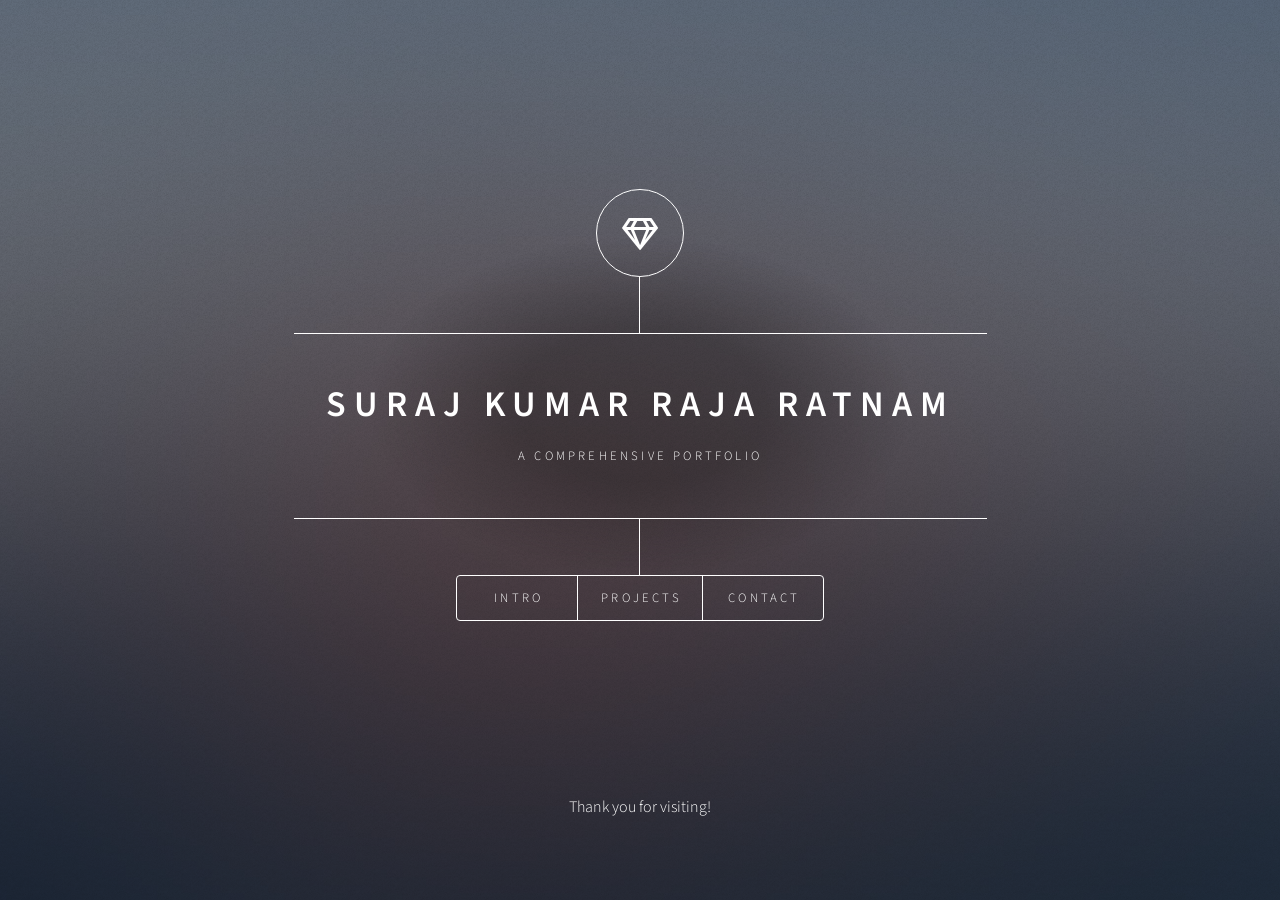
==== index.html @ 39e8b46b "Update index.html tab title changed" ====
<!DOCTYPE HTML>
<!--
	Dimension by HTML5 UP
	html5up.net | @ajlkn
	Free for personal and commercial use under the CCA 3.0 license (html5up.net/license)
-->
<html>
	<head>
		<title>Suraj Kumar</title>
		<meta charset="utf-8" />
		<meta name="viewport" content="width=device-width, initial-scale=1, user-scalable=no" />
		<link rel="stylesheet" href="assets/css/main.css" />
		<noscript><link rel="stylesheet" href="assets/css/noscript.css" /></noscript>
	</head>
	<body class="is-preload">

		<!-- Wrapper -->
			<div id="wrapper">

				<!-- Header -->
					<header id="header">
						<div class="logo">
							<span class="icon fa-gem"></span>
						</div>
						<div class="content">
							<div class="inner">
								<h1>Suraj Kumar Raja Ratnam</h1>
								<p>A COMPREHENSIVE PORTFOLIO</p>
							</div>
						</div>
						<nav>
							<ul>
								<li><a href="#Edu&Employ">Intro</a></li>
								<li><a href="#Projects">Projects</a></li>
								<li><a href="#contact">Contact</a></li>
								<!--<li><a href="#elements">Elements</a></li>-->
							</ul>
						</nav>
					</header>

				<!-- Main -->
					<div id="main">

						<!-- Intro -->
							<article id="intro">
								<h2 class="major">Intro</h2>
								<span class="image main"><img src="images/pic01.jpg" alt="" /></span>
								<p>Aenean ornare velit lacus, ac varius enim ullamcorper eu. Proin aliquam facilisis ante interdum congue. Integer mollis, nisl amet convallis, porttitor magna ullamcorper, amet egestas mauris. Ut magna finibus nisi nec lacinia. Nam maximus erat id euismod egestas. By the way, check out my <a href="#work">awesome work</a>.</p>
								<p>Lorem ipsum dolor sit amet, consectetur adipiscing elit. Duis dapibus rutrum facilisis. Class aptent taciti sociosqu ad litora torquent per conubia nostra, per inceptos himenaeos. Etiam tristique libero eu nibh porttitor fermentum. Nullam venenatis erat id vehicula viverra. Nunc ultrices eros ut ultricies condimentum. Mauris risus lacus, blandit sit amet venenatis non, bibendum vitae dolor. Nunc lorem mauris, fringilla in aliquam at, euismod in lectus. Pellentesque habitant morbi tristique senectus et netus et malesuada fames ac turpis egestas. In non lorem sit amet elit placerat maximus. Pellentesque aliquam maximus risus, vel sed vehicula.</p>
							</article>

						<!-- Work -->
							<article id="work">
								<h2 class="major">Work</h2>
								<span class="image main"><img src="images/pic02.jpg" alt="" /></span>
								<p>Adipiscing magna sed dolor elit. Praesent eleifend dignissim arcu, at eleifend sapien imperdiet ac. Aliquam erat volutpat. Praesent urna nisi, fringila lorem et vehicula lacinia quam. Integer sollicitudin mauris nec lorem luctus ultrices.</p>
								<p>Nullam et orci eu lorem consequat tincidunt vivamus et sagittis libero. Mauris aliquet magna magna sed nunc rhoncus pharetra. Pellentesque condimentum sem. In efficitur ligula tate urna. Maecenas laoreet massa vel lacinia pellentesque lorem ipsum dolor. Nullam et orci eu lorem consequat tincidunt. Vivamus et sagittis libero. Mauris aliquet magna magna sed nunc rhoncus amet feugiat tempus.</p>
							</article>

						<!-- About -->
							<article id="about">
								<h2 class="major">About</h2>
								<span class="image main"><img src="images/pic03.jpg" alt="" /></span>
								<p>Lorem ipsum dolor sit amet, consectetur et adipiscing elit. Praesent eleifend dignissim arcu, at eleifend sapien imperdiet ac. Aliquam erat volutpat. Praesent urna nisi, fringila lorem et vehicula lacinia quam. Integer sollicitudin mauris nec lorem luctus ultrices. Aliquam libero et malesuada fames ac ante ipsum primis in faucibus. Cras viverra ligula sit amet ex mollis mattis lorem ipsum dolor sit amet.</p>
							</article>

						<!-- Contact -->
							<article id="contact">
								<h2 class="major">Contact</h2>
								<form method="post" action="#">
									<div class="fields">
										<div class="field half">
											<label for="name">Name</label>
											<input type="text" name="name" id="name" />
										</div>
										<div class="field half">
											<label for="email">Email</label>
											<input type="text" name="email" id="email" />
										</div>
										<div class="field">
											<label for="message">Message</label>
											<textarea name="message" id="message" rows="4"></textarea>
										</div>
									</div>
									<ul class="actions">
										<li><input type="submit" value="Send Message" class="primary" /></li>
										<li><input type="reset" value="Reset" /></li>
									</ul>
								</form>
								<ul class="icons">
									<li><a href="#" class="icon brands fa-twitter"><span class="label">Twitter</span></a></li>
									<li><a href="#" class="icon brands fa-facebook-f"><span class="label">Facebook</span></a></li>
									<li><a href="#" class="icon brands fa-instagram"><span class="label">Instagram</span></a></li>
									<li><a href="#" class="icon brands fa-github"><span class="label">GitHub</span></a></li>
								</ul>
							</article>

						<!-- Elements -->
							<article id="elements">
								<h2 class="major">Elements</h2>

								<section>
									<h3 class="major">Text</h3>
									<p>This is <b>bold</b> and this is <strong>strong</strong>. This is <i>italic</i> and this is <em>emphasized</em>.
									This is <sup>superscript</sup> text and this is <sub>subscript</sub> text.
									This is <u>underlined</u> and this is code: <code>for (;;) { ... }</code>. Finally, <a href="#">this is a link</a>.</p>
									<hr />
									<h2>Heading Level 2</h2>
									<h3>Heading Level 3</h3>
									<h4>Heading Level 4</h4>
									<h5>Heading Level 5</h5>
									<h6>Heading Level 6</h6>
									<hr />
									<h4>Blockquote</h4>
									<blockquote>Fringilla nisl. Donec accumsan interdum nisi, quis tincidunt felis sagittis eget tempus euismod. Vestibulum ante ipsum primis in faucibus vestibulum. Blandit adipiscing eu felis iaculis volutpat ac adipiscing accumsan faucibus. Vestibulum ante ipsum primis in faucibus lorem ipsum dolor sit amet nullam adipiscing eu felis.</blockquote>
									<h4>Preformatted</h4>
									<pre><code>i = 0;

while (!deck.isInOrder()) {
    print 'Iteration ' + i;
    deck.shuffle();
    i++;
}

print 'It took ' + i + ' iterations to sort the deck.';</code></pre>
								</section>

								<section>
									<h3 class="major">Lists</h3>

									<h4>Unordered</h4>
									<ul>
										<li>Dolor pulvinar etiam.</li>
										<li>Sagittis adipiscing.</li>
										<li>Felis enim feugiat.</li>
									</ul>

									<h4>Alternate</h4>
									<ul class="alt">
										<li>Dolor pulvinar etiam.</li>
										<li>Sagittis adipiscing.</li>
										<li>Felis enim feugiat.</li>
									</ul>

									<h4>Ordered</h4>
									<ol>
										<li>Dolor pulvinar etiam.</li>
										<li>Etiam vel felis viverra.</li>
										<li>Felis enim feugiat.</li>
										<li>Dolor pulvinar etiam.</li>
										<li>Etiam vel felis lorem.</li>
										<li>Felis enim et feugiat.</li>
									</ol>
									<h4>Icons</h4>
									<ul class="icons">
										<li><a href="#" class="icon brands fa-twitter"><span class="label">Twitter</span></a></li>
										<li><a href="#" class="icon brands fa-facebook-f"><span class="label">Facebook</span></a></li>
										<li><a href="#" class="icon brands fa-instagram"><span class="label">Instagram</span></a></li>
										<li><a href="#" class="icon brands fa-github"><span class="label">Github</span></a></li>
									</ul>

									<h4>Actions</h4>
									<ul class="actions">
										<li><a href="#" class="button primary">Default</a></li>
										<li><a href="#" class="button">Default</a></li>
									</ul>
									<ul class="actions stacked">
										<li><a href="#" class="button primary">Default</a></li>
										<li><a href="#" class="button">Default</a></li>
									</ul>
								</section>

								<section>
									<h3 class="major">Table</h3>
									<h4>Default</h4>
									<div class="table-wrapper">
										<table>
											<thead>
												<tr>
													<th>Name</th>
													<th>Description</th>
													<th>Price</th>
												</tr>
											</thead>
											<tbody>
												<tr>
													<td>Item One</td>
													<td>Ante turpis integer aliquet porttitor.</td>
													<td>29.99</td>
												</tr>
												<tr>
													<td>Item Two</td>
													<td>Vis ac commodo adipiscing arcu aliquet.</td>
													<td>19.99</td>
												</tr>
												<tr>
													<td>Item Three</td>
													<td> Morbi faucibus arcu accumsan lorem.</td>
													<td>29.99</td>
												</tr>
												<tr>
													<td>Item Four</td>
													<td>Vitae integer tempus condimentum.</td>
													<td>19.99</td>
												</tr>
												<tr>
													<td>Item Five</td>
													<td>Ante turpis integer aliquet porttitor.</td>
													<td>29.99</td>
												</tr>
											</tbody>
											<tfoot>
												<tr>
													<td colspan="2"></td>
													<td>100.00</td>
												</tr>
											</tfoot>
										</table>
									</div>

									<h4>Alternate</h4>
									<div class="table-wrapper">
										<table class="alt">
											<thead>
												<tr>
													<th>Name</th>
													<th>Description</th>
													<th>Price</th>
												</tr>
											</thead>
											<tbody>
												<tr>
													<td>Item One</td>
													<td>Ante turpis integer aliquet porttitor.</td>
													<td>29.99</td>
												</tr>
												<tr>
													<td>Item Two</td>
													<td>Vis ac commodo adipiscing arcu aliquet.</td>
													<td>19.99</td>
												</tr>
												<tr>
													<td>Item Three</td>
													<td> Morbi faucibus arcu accumsan lorem.</td>
													<td>29.99</td>
												</tr>
												<tr>
													<td>Item Four</td>
													<td>Vitae integer tempus condimentum.</td>
													<td>19.99</td>
												</tr>
												<tr>
													<td>Item Five</td>
													<td>Ante turpis integer aliquet porttitor.</td>
													<td>29.99</td>
												</tr>
											</tbody>
											<tfoot>
												<tr>
													<td colspan="2"></td>
													<td>100.00</td>
												</tr>
											</tfoot>
										</table>
									</div>
								</section>

								<section>
									<h3 class="major">Buttons</h3>
									<ul class="actions">
										<li><a href="#" class="button primary">Primary</a></li>
										<li><a href="#" class="button">Default</a></li>
									</ul>
									<ul class="actions">
										<li><a href="#" class="button">Default</a></li>
										<li><a href="#" class="button small">Small</a></li>
									</ul>
									<ul class="actions">
										<li><a href="#" class="button primary icon solid fa-download">Icon</a></li>
										<li><a href="#" class="button icon solid fa-download">Icon</a></li>
									</ul>
									<ul class="actions">
										<li><span class="button primary disabled">Disabled</span></li>
										<li><span class="button disabled">Disabled</span></li>
									</ul>
								</section>

								<section>
									<h3 class="major">Form</h3>
									<form method="post" action="#">
										<div class="fields">
											<div class="field half">
												<label for="demo-name">Name</label>
												<input type="text" name="demo-name" id="demo-name" value="" placeholder="Jane Doe" />
											</div>
											<div class="field half">
												<label for="demo-email">Email</label>
												<input type="email" name="demo-email" id="demo-email" value="" placeholder="jane@untitled.tld" />
											</div>
											<div class="field">
												<label for="demo-category">Category</label>
												<select name="demo-category" id="demo-category">
													<option value="">-</option>
													<option value="1">Manufacturing</option>
													<option value="1">Shipping</option>
													<option value="1">Administration</option>
													<option value="1">Human Resources</option>
												</select>
											</div>
											<div class="field half">
												<input type="radio" id="demo-priority-low" name="demo-priority" checked>
												<label for="demo-priority-low">Low</label>
											</div>
											<div class="field half">
												<input type="radio" id="demo-priority-high" name="demo-priority">
												<label for="demo-priority-high">High</label>
											</div>
											<div class="field half">
												<input type="checkbox" id="demo-copy" name="demo-copy">
												<label for="demo-copy">Email me a copy</label>
											</div>
											<div class="field half">
												<input type="checkbox" id="demo-human" name="demo-human" checked>
												<label for="demo-human">Not a robot</label>
											</div>
											<div class="field">
												<label for="demo-message">Message</label>
												<textarea name="demo-message" id="demo-message" placeholder="Enter your message" rows="6"></textarea>
											</div>
										</div>
										<ul class="actions">
											<li><input type="submit" value="Send Message" class="primary" /></li>
											<li><input type="reset" value="Reset" /></li>
										</ul>
									</form>
								</section>

							</article>

					</div>

				<!-- Footer -->
					<footer id="footer">
						<p> Thank you for visiting!</p>
					</footer>

			</div>

		<!-- BG -->
			<div id="bg"></div>

		<!-- Scripts -->
			<script src="assets/js/jquery.min.js"></script>
			<script src="assets/js/browser.min.js"></script>
			<script src="assets/js/breakpoints.min.js"></script>
			<script src="assets/js/util.js"></script>
			<script src="assets/js/main.js"></script>

	</body>
</html>
---- assets/css/main.css ----
@import url(fontawesome-all.min.css);
@import url("https://fonts.googleapis.com/css?family=Source+Sans+Pro:300italic,600italic,300,600");

/*
	Dimension by HTML5 UP
	html5up.net | @ajlkn
	Free for personal and commercial use under the CCA 3.0 license (html5up.net/license)
*/

html, body, div, span, applet, object,
iframe, h1, h2, h3, h4, h5, h6, p, blockquote,
pre, a, abbr, acronym, address, big, cite,
code, del, dfn, em, img, ins, kbd, q, s, samp,
small, strike, strong, sub, sup, tt, var, b,
u, i, center, dl, dt, dd, ol, ul, li, fieldset,
form, label, legend, table, caption, tbody,
tfoot, thead, tr, th, td, article, aside,
canvas, details, embed, figure, figcaption,
footer, header, hgroup, menu, nav, output, ruby,
section, summary, time, mark, audio, video {
	margin: 0;
	padding: 0;
	border: 0;
	font-size: 100%;
	font: inherit;
	vertical-align: baseline;}

article, aside, details, figcaption, figure,
footer, header, hgroup, menu, nav, section {
	display: block;}

body {
	line-height: 1;
}

ol, ul {
	list-style: none;
}

blockquote, q {
	quotes: none;
}

	blockquote:before, blockquote:after, q:before, q:after {
		content: '';
		content: none;
	}

table {
	border-collapse: collapse;
	border-spacing: 0;
}

body {
	-webkit-text-size-adjust: none;
}

mark {
	background-color: transparent;
	color: inherit;
}

input::-moz-focus-inner {
	border: 0;
	padding: 0;
}

input, select, textarea {
	-moz-appearance: none;
	-webkit-appearance: none;
	-ms-appearance: none;
	appearance: none;
}

/* Basic */

	@-ms-viewport {
		width: device-width;
	}

	@media screen and (max-width: 480px) {

		html, body {
			min-width: 320px;
		}

	}

	html {
		box-sizing: border-box;
	}

	*, *:before, *:after {
		box-sizing: inherit;
	}

	body {
		background: #1b1f22;
	}

		body.is-preload *, body.is-preload *:before, body.is-preload *:after {
			-moz-animation: none !important;
			-webkit-animation: none !important;
			-ms-animation: none !important;
			animation: none !important;
			-moz-transition: none !important;
			-webkit-transition: none !important;
			-ms-transition: none !important;
			transition: none !important;
		}

/* Type */

	html {
		font-size: 16pt;
	}

		@media screen and (max-width: 1680px) {

			html {
				font-size: 12pt;
			}

		}

		@media screen and (max-width: 736px) {

			html {
				font-size: 11pt;
			}

		}

		@media screen and (max-width: 360px) {

			html {
				font-size: 10pt;
			}

		}

	body, input, select, textarea {
		color: #ffffff;
		font-family: "Source Sans Pro", sans-serif;
		font-weight: 300;
		font-size: 1rem;
		line-height: 1.65;
	}

	a {
		-moz-transition: color 0.2s ease-in-out, background-color 0.2s ease-in-out, border-bottom-color 0.2s ease-in-out;
		-webkit-transition: color 0.2s ease-in-out, background-color 0.2s ease-in-out, border-bottom-color 0.2s ease-in-out;
		-ms-transition: color 0.2s ease-in-out, background-color 0.2s ease-in-out, border-bottom-color 0.2s ease-in-out;
		transition: color 0.2s ease-in-out, background-color 0.2s ease-in-out, border-bottom-color 0.2s ease-in-out;
		border-bottom: dotted 1px rgba(255, 255, 255, 0.5);
		text-decoration: none;
		color: inherit;
	}

		a:hover {
			border-bottom-color: transparent;
		}

	strong, b {
		color: #ffffff;
		font-weight: 600;
	}

	em, i {
		font-style: italic;
	}

	p {
		margin: 0 0 2rem 0;
	}

	h1, h2, h3, h4, h5, h6 {
		color: #ffffff;
		font-weight: 600;
		line-height: 1.5;
		margin: 0 0 1rem 0;
		text-transform: uppercase;
		letter-spacing: 0.2rem;
	}

		h1 a, h2 a, h3 a, h4 a, h5 a, h6 a {
			color: inherit;
			text-decoration: none;
		}

		h1.major, h2.major, h3.major, h4.major, h5.major, h6.major {
			border-bottom: solid 1px #ffffff;
			width: -moz-max-content;
			width: -webkit-max-content;
			width: -ms-max-content;
			width: max-content;
			padding-bottom: 0.5rem;
			margin: 0 0 2rem 0;
		}

	h1 {
		font-size: 2.25rem;
		line-height: 1.3;
		letter-spacing: 0.5rem;
	}

	h2 {
		font-size: 1.5rem;
		line-height: 1.4;
		letter-spacing: 0.5rem;
	}

	h3 {
		font-size: 1rem;
	}

	h4 {
		font-size: 0.8rem;
	}

	h5 {
		font-size: 0.7rem;
	}

	h6 {
		font-size: 0.6rem;
	}

	@media screen and (max-width: 736px) {

		h1 {
			font-size: 1.75rem;
			line-height: 1.4;
		}

		h2 {
			font-size: 1.25em;
			line-height: 1.5;
		}

	}

	sub {
		font-size: 0.8rem;
		position: relative;
		top: 0.5rem;
	}

	sup {
		font-size: 0.8rem;
		position: relative;
		top: -0.5rem;
	}

	blockquote {
		border-left: solid 4px #ffffff;
		font-style: italic;
		margin: 0 0 2rem 0;
		padding: 0.5rem 0 0.5rem 2rem;
	}

	code {
		background: rgba(255, 255, 255, 0.075);
		border-radius: 4px;
		font-family: "Courier New", monospace;
		font-size: 0.9rem;
		margin: 0 0.25rem;
		padding: 0.25rem 0.65rem;
	}

	pre {
		-webkit-overflow-scrolling: touch;
		font-family: "Courier New", monospace;
		font-size: 0.9rem;
		margin: 0 0 2rem 0;
	}

		pre code {
			display: block;
			line-height: 1.75;
			padding: 1rem 1.5rem;
			overflow-x: auto;
		}

	hr {
		border: 0;
		border-bottom: solid 1px #ffffff;
		margin: 2.75rem 0;
	}

	.align-left {
		text-align: left;
	}

	.align-center {
		text-align: center;
	}

	.align-right {
		text-align: right;
	}

/* Form */

	form {
		margin: 0 0 2rem 0;
	}

		form > :last-child {
			margin-bottom: 0;
		}

		form > .fields {
			display: -moz-flex;
			display: -webkit-flex;
			display: -ms-flex;
			display: flex;
			-moz-flex-wrap: wrap;
			-webkit-flex-wrap: wrap;
			-ms-flex-wrap: wrap;
			flex-wrap: wrap;
			width: calc(100% + 3rem);
			margin: -1.5rem 0 2rem -1.5rem;
		}

			form > .fields > .field {
				-moz-flex-grow: 0;
				-webkit-flex-grow: 0;
				-ms-flex-grow: 0;
				flex-grow: 0;
				-moz-flex-shrink: 0;
				-webkit-flex-shrink: 0;
				-ms-flex-shrink: 0;
				flex-shrink: 0;
				padding: 1.5rem 0 0 1.5rem;
				width: calc(100% - 1.5rem);
			}

				form > .fields > .field.half {
					width: calc(50% - 0.75rem);
				}

				form > .fields > .field.third {
					width: calc(100%/3 - 0.5rem);
				}

				form > .fields > .field.quarter {
					width: calc(25% - 0.375rem);
				}

		@media screen and (max-width: 480px) {

			form > .fields {
				width: calc(100% + 3rem);
				margin: -1.5rem 0 2rem -1.5rem;
			}

				form > .fields > .field {
					padding: 1.5rem 0 0 1.5rem;
					width: calc(100% - 1.5rem);
				}

					form > .fields > .field.half {
						width: calc(100% - 1.5rem);
					}

					form > .fields > .field.third {
						width: calc(100% - 1.5rem);
					}

					form > .fields > .field.quarter {
						width: calc(100% - 1.5rem);
					}

		}

	label {
		color: #ffffff;
		display: block;
		font-size: 0.8rem;
		font-weight: 300;
		letter-spacing: 0.2rem;
		line-height: 1.5;
		margin: 0 0 1rem 0;
		text-transform: uppercase;
	}

	input[type="text"],
	input[type="password"],
	input[type="email"],
	input[type="tel"],
	select,
	textarea {
		-moz-appearance: none;
		-webkit-appearance: none;
		-ms-appearance: none;
		appearance: none;
		-moz-transition: border-color 0.2s ease-in-out, box-shadow 0.2s ease-in-out, background-color 0.2s ease-in-out;
		-webkit-transition: border-color 0.2s ease-in-out, box-shadow 0.2s ease-in-out, background-color 0.2s ease-in-out;
		-ms-transition: border-color 0.2s ease-in-out, box-shadow 0.2s ease-in-out, background-color 0.2s ease-in-out;
		transition: border-color 0.2s ease-in-out, box-shadow 0.2s ease-in-out, background-color 0.2s ease-in-out;
		background-color: transparent;
		border-radius: 4px;
		border: solid 1px #ffffff;
		color: inherit;
		display: block;
		outline: 0;
		padding: 0 1rem;
		text-decoration: none;
		width: 100%;
	}

		input[type="text"]:invalid,
		input[type="password"]:invalid,
		input[type="email"]:invalid,
		input[type="tel"]:invalid,
		select:invalid,
		textarea:invalid {
			box-shadow: none;
		}

		input[type="text"]:focus,
		input[type="password"]:focus,
		input[type="email"]:focus,
		input[type="tel"]:focus,
		select:focus,
		textarea:focus {
			background: rgba(255, 255, 255, 0.075);
			border-color: #ffffff;
			box-shadow: 0 0 0 1px #ffffff;
		}

	select {
		background-image: url("data:image/svg+xml;charset=utf8,%3Csvg xmlns='http://www.w3.org/2000/svg' width='40' height='40' preserveAspectRatio='none' viewBox='0 0 40 40'%3E%3Cpath d='M9.4,12.3l10.4,10.4l10.4-10.4c0.2-0.2,0.5-0.4,0.9-0.4c0.3,0,0.6,0.1,0.9,0.4l3.3,3.3c0.2,0.2,0.4,0.5,0.4,0.9 c0,0.4-0.1,0.6-0.4,0.9L20.7,31.9c-0.2,0.2-0.5,0.4-0.9,0.4c-0.3,0-0.6-0.1-0.9-0.4L4.3,17.3c-0.2-0.2-0.4-0.5-0.4-0.9 c0-0.4,0.1-0.6,0.4-0.9l3.3-3.3c0.2-0.2,0.5-0.4,0.9-0.4S9.1,12.1,9.4,12.3z' fill='%23ffffff' /%3E%3C/svg%3E");
		background-size: 1.25rem;
		background-repeat: no-repeat;
		background-position: calc(100% - 1rem) center;
		height: 2.75rem;
		padding-right: 2.75rem;
		text-overflow: ellipsis;
	}

		select option {
			color: #ffffff;
			background: #1b1f22;
		}

		select:focus::-ms-value {
			background-color: transparent;
		}

		select::-ms-expand {
			display: none;
		}

	input[type="text"],
	input[type="password"],
	input[type="email"],
	select {
		height: 2.75rem;
	}

	textarea {
		padding: 0.75rem 1rem;
	}

	input[type="checkbox"],
	input[type="radio"] {
		-moz-appearance: none;
		-webkit-appearance: none;
		-ms-appearance: none;
		appearance: none;
		display: block;
		float: left;
		margin-right: -2rem;
		opacity: 0;
		width: 1rem;
		z-index: -1;
	}

		input[type="checkbox"] + label,
		input[type="radio"] + label {
			text-decoration: none;
			-moz-user-select: none;
			-webkit-user-select: none;
			-ms-user-select: none;
			user-select: none;
			color: #ffffff;
			cursor: pointer;
			display: inline-block;
			font-size: 0.8rem;
			font-weight: 300;
			margin: 0 0 0.5rem 0;
			padding-left: 2.65rem;
			padding-right: 0.75rem;
			position: relative;
		}

			input[type="checkbox"] + label:before,
			input[type="radio"] + label:before {
				-moz-osx-font-smoothing: grayscale;
				-webkit-font-smoothing: antialiased;
				display: inline-block;
				font-style: normal;
				font-variant: normal;
				text-rendering: auto;
				line-height: 1;
				text-transform: none !important;
				font-family: 'Font Awesome 5 Free';
				font-weight: 900;
			}

			input[type="checkbox"] + label:before,
			input[type="radio"] + label:before {
				-moz-transition: border-color 0.2s ease-in-out, box-shadow 0.2s ease-in-out, background-color 0.2s ease-in-out;
				-webkit-transition: border-color 0.2s ease-in-out, box-shadow 0.2s ease-in-out, background-color 0.2s ease-in-out;
				-ms-transition: border-color 0.2s ease-in-out, box-shadow 0.2s ease-in-out, background-color 0.2s ease-in-out;
				transition: border-color 0.2s ease-in-out, box-shadow 0.2s ease-in-out, background-color 0.2s ease-in-out;
				border-radius: 4px;
				border: solid 1px #ffffff;
				content: '';
				display: inline-block;
				height: 1.65rem;
				left: 0;
				line-height: 1.65rem;
				position: absolute;
				text-align: center;
				top: -0.15rem;
				width: 1.65rem;
			}

		input[type="checkbox"]:checked + label:before,
		input[type="radio"]:checked + label:before {
			background: #ffffff !important;
			border-color: #ffffff !important;
			color: #1b1f22;
			content: '\f00c';
		}

		input[type="checkbox"]:focus + label:before,
		input[type="radio"]:focus + label:before {
			background: rgba(255, 255, 255, 0.075);
			border-color: #ffffff;
			box-shadow: 0 0 0 1px #ffffff;
		}

	input[type="checkbox"] + label:before {
		border-radius: 4px;
	}

	input[type="radio"] + label:before {
		border-radius: 100%;
	}

	::-webkit-input-placeholder {
		color: rgba(255, 255, 255, 0.5) !important;
		opacity: 1.0;
	}

	:-moz-placeholder {
		color: rgba(255, 255, 255, 0.5) !important;
		opacity: 1.0;
	}

	::-moz-placeholder {
		color: rgba(255, 255, 255, 0.5) !important;
		opacity: 1.0;
	}

	:-ms-input-placeholder {
		color: rgba(255, 255, 255, 0.5) !important;
		opacity: 1.0;
	}

	.formerize-placeholder {
		color: rgba(255, 255, 255, 0.5) !important;
		opacity: 1.0;
	}

/* Box */

	.box {
		border-radius: 4px;
		border: solid 1px #ffffff;
		margin-bottom: 2rem;
		padding: 1.5em;
	}

		.box > :last-child,
		.box > :last-child > :last-child,
		.box > :last-child > :last-child > :last-child {
			margin-bottom: 0;
		}

		.box.alt {
			border: 0;
			border-radius: 0;
			padding: 0;
		}

/* Icon */

	.icon {
		text-decoration: none;
		border-bottom: none;
		position: relative;
	}

		.icon:before {
			-moz-osx-font-smoothing: grayscale;
			-webkit-font-smoothing: antialiased;
			display: inline-block;
			font-style: normal;
			font-variant: normal;
			text-rendering: auto;
			line-height: 1;
			text-transform: none !important;
			font-family: 'Font Awesome 5 Free';
			font-weight: 400;
		}

		.icon > .label {
			display: none;
		}

		.icon:before {
			line-height: inherit;
		}

		.icon.solid:before {
			font-weight: 900;
		}

		.icon.brands:before {
			font-family: 'Font Awesome 5 Brands';
		}

/* Image */

	.image {
		border-radius: 4px;
		border: 0;
		display: inline-block;
		position: relative;
	}

		.image:before {
			pointer-events: none;
			background-image: url("../../images/overlay.png");
			background-color: rgba(19, 21, 25, 0.5);
			border-radius: 4px;
			content: '';
			display: block;
			height: 100%;
			left: 0;
			opacity: 0.5;
			position: absolute;
			top: 0;
			width: 100%;
		}

		.image img {
			border-radius: 4px;
			display: block;
		}

		.image.left, .image.right {
			max-width: 40%;
		}

			.image.left img, .image.right img {
				width: 100%;
			}

		.image.left {
			float: left;
			padding: 0 1.5em 1em 0;
			top: 0.25em;
		}

		.image.right {
			float: right;
			padding: 0 0 1em 1.5em;
			top: 0.25em;
		}

		.image.fit {
			display: block;
			margin: 0 0 2rem 0;
			width: 100%;
		}

			.image.fit img {
				width: 100%;
			}

		.image.main {
			display: block;
			margin: 2.5rem 0;
			width: 100%;
		}

			.image.main img {
				width: 100%;
			}

		@media screen and (max-width: 736px) {

			.image.main {
				margin: 2rem 0;
			}

		}

		@media screen and (max-width: 480px) {

			.image.main {
				margin: 1.5rem 0;
			}

		}

/* List */

	ol {
		list-style: decimal;
		margin: 0 0 2rem 0;
		padding-left: 1.25em;
	}

		ol li {
			padding-left: 0.25em;
		}

	ul {
		list-style: disc;
		margin: 0 0 2rem 0;
		padding-left: 1em;
	}

		ul li {
			padding-left: 0.5em;
		}

		ul.alt {
			list-style: none;
			padding-left: 0;
		}

			ul.alt li {
				border-top: solid 1px #ffffff;
				padding: 0.5em 0;
			}

				ul.alt li:first-child {
					border-top: 0;
					padding-top: 0;
				}

	dl {
		margin: 0 0 2rem 0;
	}

		dl dt {
			display: block;
			font-weight: 600;
			margin: 0 0 1rem 0;
		}

		dl dd {
			margin-left: 2rem;
		}

/* Actions */

	ul.actions {
		display: -moz-flex;
		display: -webkit-flex;
		display: -ms-flex;
		display: flex;
		cursor: default;
		list-style: none;
		margin-left: -1rem;
		padding-left: 0;
	}

		ul.actions li {
			padding: 0 0 0 1rem;
			vertical-align: middle;
		}

		ul.actions.special {
			-moz-justify-content: center;
			-webkit-justify-content: center;
			-ms-justify-content: center;
			justify-content: center;
			width: 100%;
			margin-left: 0;
		}

			ul.actions.special li:first-child {
				padding-left: 0;
			}

		ul.actions.stacked {
			-moz-flex-direction: column;
			-webkit-flex-direction: column;
			-ms-flex-direction: column;
			flex-direction: column;
			margin-left: 0;
		}

			ul.actions.stacked li {
				padding: 1.3rem 0 0 0;
			}

				ul.actions.stacked li:first-child {
					padding-top: 0;
				}

		ul.actions.fit {
			width: calc(100% + 1rem);
		}

			ul.actions.fit li {
				-moz-flex-grow: 1;
				-webkit-flex-grow: 1;
				-ms-flex-grow: 1;
				flex-grow: 1;
				-moz-flex-shrink: 1;
				-webkit-flex-shrink: 1;
				-ms-flex-shrink: 1;
				flex-shrink: 1;
				width: 100%;
			}

				ul.actions.fit li > * {
					width: 100%;
				}

			ul.actions.fit.stacked {
				width: 100%;
			}

		@media screen and (max-width: 480px) {

			ul.actions:not(.fixed) {
				-moz-flex-direction: column;
				-webkit-flex-direction: column;
				-ms-flex-direction: column;
				flex-direction: column;
				margin-left: 0;
				width: 100% !important;
			}

				ul.actions:not(.fixed) li {
					-moz-flex-grow: 1;
					-webkit-flex-grow: 1;
					-ms-flex-grow: 1;
					flex-grow: 1;
					-moz-flex-shrink: 1;
					-webkit-flex-shrink: 1;
					-ms-flex-shrink: 1;
					flex-shrink: 1;
					padding: 1rem 0 0 0;
					text-align: center;
					width: 100%;
				}

					ul.actions:not(.fixed) li > * {
						width: 100%;
					}

					ul.actions:not(.fixed) li:first-child {
						padding-top: 0;
					}

					ul.actions:not(.fixed) li input[type="submit"],
					ul.actions:not(.fixed) li input[type="reset"],
					ul.actions:not(.fixed) li input[type="button"],
					ul.actions:not(.fixed) li button,
					ul.actions:not(.fixed) li .button {
						width: 100%;
					}

						ul.actions:not(.fixed) li input[type="submit"].icon:before,
						ul.actions:not(.fixed) li input[type="reset"].icon:before,
						ul.actions:not(.fixed) li input[type="button"].icon:before,
						ul.actions:not(.fixed) li button.icon:before,
						ul.actions:not(.fixed) li .button.icon:before {
							margin-left: -0.5em;
						}

		}

/* Icons */

	ul.icons {
		cursor: default;
		list-style: none;
		padding-left: 0;
	}

		ul.icons li {
			display: inline-block;
			padding: 0 0.75em 0 0;
		}

			ul.icons li:last-child {
				padding-right: 0;
			}

			ul.icons li a {
				border-radius: 100%;
				box-shadow: inset 0 0 0 1px #ffffff;
				display: inline-block;
				height: 2.25rem;
				line-height: 2.25rem;
				text-align: center;
				width: 2.25rem;
			}

				ul.icons li a:hover {
					background-color: rgba(255, 255, 255, 0.075);
				}

				ul.icons li a:active {
					background-color: rgba(255, 255, 255, 0.175);
				}

/* Table */

	.table-wrapper {
		-webkit-overflow-scrolling: touch;
		overflow-x: auto;
	}

	table {
		margin: 0 0 2rem 0;
		width: 100%;
	}

		table tbody tr {
			border: solid 1px #ffffff;
			border-left: 0;
			border-right: 0;
		}

			table tbody tr:nth-child(2n + 1) {
				background-color: rgba(255, 255, 255, 0.075);
			}

		table td {
			padding: 0.75em 0.75em;
		}

		table th {
			color: #ffffff;
			font-size: 0.9em;
			font-weight: 600;
			padding: 0 0.75em 0.75em 0.75em;
			text-align: left;
		}

		table thead {
			border-bottom: solid 2px #ffffff;
		}

		table tfoot {
			border-top: solid 2px #ffffff;
		}

		table.alt {
			border-collapse: separate;
		}

			table.alt tbody tr td {
				border: solid 1px #ffffff;
				border-left-width: 0;
				border-top-width: 0;
			}

				table.alt tbody tr td:first-child {
					border-left-width: 1px;
				}

			table.alt tbody tr:first-child td {
				border-top-width: 1px;
			}

			table.alt thead {
				border-bottom: 0;
			}

			table.alt tfoot {
				border-top: 0;
			}

/* Button */

	input[type="submit"],
	input[type="reset"],
	input[type="button"],
	button,
	.button {
		-moz-appearance: none;
		-webkit-appearance: none;
		-ms-appearance: none;
		appearance: none;
		-moz-transition: background-color 0.2s ease-in-out, color 0.2s ease-in-out;
		-webkit-transition: background-color 0.2s ease-in-out, color 0.2s ease-in-out;
		-ms-transition: background-color 0.2s ease-in-out, color 0.2s ease-in-out;
		transition: background-color 0.2s ease-in-out, color 0.2s ease-in-out;
		background-color: transparent;
		border-radius: 4px;
		border: 0;
		box-shadow: inset 0 0 0 1px #ffffff;
		color: #ffffff !important;
		cursor: pointer;
		display: inline-block;
		font-size: 0.8rem;
		font-weight: 300;
		height: 2.75rem;
		letter-spacing: 0.2rem;
		line-height: 2.75rem;
		outline: 0;
		padding: 0 1.25rem 0 1.35rem;
		text-align: center;
		text-decoration: none;
		text-transform: uppercase;
		white-space: nowrap;
	}

		input[type="submit"]:hover,
		input[type="reset"]:hover,
		input[type="button"]:hover,
		button:hover,
		.button:hover {
			background-color: rgba(255, 255, 255, 0.075);
		}

		input[type="submit"]:active,
		input[type="reset"]:active,
		input[type="button"]:active,
		button:active,
		.button:active {
			background-color: rgba(255, 255, 255, 0.175);
		}

		input[type="submit"].icon:before,
		input[type="reset"].icon:before,
		input[type="button"].icon:before,
		button.icon:before,
		.button.icon:before {
			margin-right: 0.5em;
		}

		input[type="submit"].fit,
		input[type="reset"].fit,
		input[type="button"].fit,
		button.fit,
		.button.fit {
			width: 100%;
		}

		input[type="submit"].small,
		input[type="reset"].small,
		input[type="button"].small,
		button.small,
		.button.small {
			font-size: 0.6rem;
			height: 2.0625rem;
			line-height: 2.0625rem;
		}

		input[type="submit"].primary,
		input[type="reset"].primary,
		input[type="button"].primary,
		button.primary,
		.button.primary {
			background-color: #ffffff;
			color: #1b1f22 !important;
			font-weight: 600;
		}

		input[type="submit"].disabled, input[type="submit"]:disabled,
		input[type="reset"].disabled,
		input[type="reset"]:disabled,
		input[type="button"].disabled,
		input[type="button"]:disabled,
		button.disabled,
		button:disabled,
		.button.disabled,
		.button:disabled {
			pointer-events: none;
			cursor: default;
			opacity: 0.25;
		}

	input[type="submit"],
	input[type="reset"],
	input[type="button"],
	button {
		line-height: calc(2.75rem - 2px);
	}

/* BG */

	#bg {
		-moz-transform: scale(1.0);
		-webkit-transform: scale(1.0);
		-ms-transform: scale(1.0);
		transform: scale(1.0);
		-webkit-backface-visibility: hidden;
		position: fixed;
		top: 0;
		left: 0;
		width: 100%;
		height: 100vh;
		z-index: 1;
	}

		#bg:before, #bg:after {
			content: '';
			display: block;
			position: absolute;
			top: 0;
			left: 0;
			width: 100%;
			height: 100%;
		}

		#bg:before {
			-moz-transition: background-color 2.5s ease-in-out;
			-webkit-transition: background-color 2.5s ease-in-out;
			-ms-transition: background-color 2.5s ease-in-out;
			transition: background-color 2.5s ease-in-out;
			-moz-transition-delay: 0.75s;
			-webkit-transition-delay: 0.75s;
			-ms-transition-delay: 0.75s;
			transition-delay: 0.75s;
			background-image: linear-gradient(to top, rgba(19, 21, 25, 0.5), rgba(19, 21, 25, 0.5)), url("../../images/overlay.png");
			background-size: auto, 256px 256px;
			background-position: center, center;
			background-repeat: no-repeat, repeat;
			z-index: 2;
		}

		#bg:after {
			-moz-transform: scale(1.125);
			-webkit-transform: scale(1.125);
			-ms-transform: scale(1.125);
			transform: scale(1.125);
			-moz-transition: -moz-transform 0.325s ease-in-out, -moz-filter 0.325s ease-in-out;
			-webkit-transition: -webkit-transform 0.325s ease-in-out, -webkit-filter 0.325s ease-in-out;
			-ms-transition: -ms-transform 0.325s ease-in-out, -ms-filter 0.325s ease-in-out;
			transition: transform 0.325s ease-in-out, filter 0.325s ease-in-out;
			background-image: url("../../images/bg.jpg");
			background-position: center;
			background-size: cover;
			background-repeat: no-repeat;
			z-index: 1;
		}

		body.is-article-visible #bg:after {
			-moz-transform: scale(1.0825);
			-webkit-transform: scale(1.0825);
			-ms-transform: scale(1.0825);
			transform: scale(1.0825);
			-moz-filter: blur(0.2rem);
			-webkit-filter: blur(0.2rem);
			-ms-filter: blur(0.2rem);
			filter: blur(0.2rem);
		}

		body.is-preload #bg:before {
			background-color: #000000;
		}

/* Wrapper */

	#wrapper {
		display: -moz-flex;
		display: -webkit-flex;
		display: -ms-flex;
		display: flex;
		-moz-flex-direction: column;
		-webkit-flex-direction: column;
		-ms-flex-direction: column;
		flex-direction: column;
		-moz-align-items: center;
		-webkit-align-items: center;
		-ms-align-items: center;
		align-items: center;
		-moz-justify-content: space-between;
		-webkit-justify-content: space-between;
		-ms-justify-content: space-between;
		justify-content: space-between;
		position: relative;
		min-height: 100vh;
		width: 100%;
		padding: 4rem 2rem;
		z-index: 3;
	}

		#wrapper:before {
			content: '';
			display: block;
		}

		@media screen and (max-width: 1680px) {

			#wrapper {
				padding: 3rem 2rem;
			}

		}

		@media screen and (max-width: 736px) {

			#wrapper {
				padding: 2rem 1rem;
			}

		}

		@media screen and (max-width: 480px) {

			#wrapper {
				padding: 1rem;
			}

		}

/* Header */

	#header {
		display: -moz-flex;
		display: -webkit-flex;
		display: -ms-flex;
		display: flex;
		-moz-flex-direction: column;
		-webkit-flex-direction: column;
		-ms-flex-direction: column;
		flex-direction: column;
		-moz-align-items: center;
		-webkit-align-items: center;
		-ms-align-items: center;
		align-items: center;
		-moz-transition: -moz-transform 0.325s ease-in-out, -moz-filter 0.325s ease-in-out, opacity 0.325s ease-in-out;
		-webkit-transition: -webkit-transform 0.325s ease-in-out, -webkit-filter 0.325s ease-in-out, opacity 0.325s ease-in-out;
		-ms-transition: -ms-transform 0.325s ease-in-out, -ms-filter 0.325s ease-in-out, opacity 0.325s ease-in-out;
		transition: transform 0.325s ease-in-out, filter 0.325s ease-in-out, opacity 0.325s ease-in-out;
		background-image: -moz-radial-gradient(rgba(0, 0, 0, 0.25) 25%, rgba(0, 0, 0, 0) 55%);
		background-image: -webkit-radial-gradient(rgba(0, 0, 0, 0.25) 25%, rgba(0, 0, 0, 0) 55%);
		background-image: -ms-radial-gradient(rgba(0, 0, 0, 0.25) 25%, rgba(0, 0, 0, 0) 55%);
		background-image: radial-gradient(rgba(0, 0, 0, 0.25) 25%, rgba(0, 0, 0, 0) 55%);
		max-width: 100%;
		text-align: center;
	}

		#header > * {
			-moz-transition: opacity 0.325s ease-in-out;
			-webkit-transition: opacity 0.325s ease-in-out;
			-ms-transition: opacity 0.325s ease-in-out;
			transition: opacity 0.325s ease-in-out;
			position: relative;
			margin-top: 3.5rem;
		}

			#header > *:before {
				content: '';
				display: block;
				position: absolute;
				top: calc(-3.5rem - 1px);
				left: calc(50% - 1px);
				width: 1px;
				height: calc(3.5rem + 1px);
				background: #ffffff;
			}

		#header > :first-child {
			margin-top: 0;
		}

			#header > :first-child:before {
				display: none;
			}

		#header .logo {
			width: 5.5rem;
			height: 5.5rem;
			line-height: 5.5rem;
			border: solid 1px #ffffff;
			border-radius: 100%;
		}

			#header .logo .icon:before {
				font-size: 2rem;
			}

		#header .content {
			border-style: solid;
			border-color: #ffffff;
			border-top-width: 1px;
			border-bottom-width: 1px;
			max-width: 100%;
		}

			#header .content .inner {
				-moz-transition: max-height 0.75s ease, padding 0.75s ease, opacity 0.325s ease-in-out;
				-webkit-transition: max-height 0.75s ease, padding 0.75s ease, opacity 0.325s ease-in-out;
				-ms-transition: max-height 0.75s ease, padding 0.75s ease, opacity 0.325s ease-in-out;
				transition: max-height 0.75s ease, padding 0.75s ease, opacity 0.325s ease-in-out;
				-moz-transition-delay: 0.25s;
				-webkit-transition-delay: 0.25s;
				-ms-transition-delay: 0.25s;
				transition-delay: 0.25s;
				padding: 3rem 2rem;
				max-height: 40rem;
				overflow: hidden;
			}

				#header .content .inner > :last-child {
					margin-bottom: 0;
				}

			#header .content p {
				text-transform: uppercase;
				letter-spacing: 0.2rem;
				font-size: 0.8rem;
				line-height: 2;
			}

		#header nav ul {
			display: -moz-flex;
			display: -webkit-flex;
			display: -ms-flex;
			display: flex;
			margin-bottom: 0;
			list-style: none;
			padding-left: 0;
			border: solid 1px #ffffff;
			border-radius: 4px;
		}

			#header nav ul li {
				padding-left: 0;
				border-left: solid 1px #ffffff;
			}

				#header nav ul li:first-child {
					border-left: 0;
				}

				#header nav ul li a {
					display: block;
					min-width: 7.5rem;
					height: 2.75rem;
					line-height: 2.75rem;
					padding: 0 1.25rem 0 1.45rem;
					text-transform: uppercase;
					letter-spacing: 0.2rem;
					font-size: 0.8rem;
					border-bottom: 0;
				}

					#header nav ul li a:hover {
						background-color: rgba(255, 255, 255, 0.075);
					}

					#header nav ul li a:active {
						background-color: rgba(255, 255, 255, 0.175);
					}

		#header nav.use-middle:after {
			content: '';
			display: block;
			position: absolute;
			top: 0;
			left: calc(50% - 1px);
			width: 1px;
			height: 100%;
			background: #ffffff;
		}

		#header nav.use-middle ul li.is-middle {
			border-left: 0;
		}

		body.is-article-visible #header {
			-moz-transform: scale(0.95);
			-webkit-transform: scale(0.95);
			-ms-transform: scale(0.95);
			transform: scale(0.95);
			-moz-filter: blur(0.1rem);
			-webkit-filter: blur(0.1rem);
			-ms-filter: blur(0.1rem);
			filter: blur(0.1rem);
			opacity: 0;
		}

		body.is-preload #header {
			-moz-filter: blur(0.125rem);
			-webkit-filter: blur(0.125rem);
			-ms-filter: blur(0.125rem);
			filter: blur(0.125rem);
		}

			body.is-preload #header > * {
				opacity: 0;
			}

			body.is-preload #header .content .inner {
				max-height: 0;
				padding-top: 0;
				padding-bottom: 0;
				opacity: 0;
			}

		@media screen and (max-width: 980px) {

			#header .content p br {
				display: none;
			}

		}

		@media screen and (max-width: 736px) {

			#header > * {
				margin-top: 2rem;
			}

				#header > *:before {
					top: calc(-2rem - 1px);
					height: calc(2rem + 1px);
				}

			#header .logo {
				width: 4.75rem;
				height: 4.75rem;
				line-height: 4.75rem;
			}

				#header .logo .icon:before {
					font-size: 1.75rem;
				}

			#header .content .inner {
				padding: 2.5rem 1rem;
			}

			#header .content p {
				line-height: 1.875;
			}

		}

		@media screen and (max-width: 480px) {

			#header {
				padding: 1.5rem 0;
			}

				#header .content .inner {
					padding: 2.5rem 0;
				}

				#header nav ul {
					-moz-flex-direction: column;
					-webkit-flex-direction: column;
					-ms-flex-direction: column;
					flex-direction: column;
					min-width: 10rem;
					max-width: 100%;
				}

					#header nav ul li {
						border-left: 0;
						border-top: solid 1px #ffffff;
					}

						#header nav ul li:first-child {
							border-top: 0;
						}

						#header nav ul li a {
							height: 3rem;
							line-height: 3rem;
							min-width: 0;
							width: 100%;
						}

				#header nav.use-middle:after {
					display: none;
				}

		}

/* Main */

	#main {
		-moz-flex-grow: 1;
		-webkit-flex-grow: 1;
		-ms-flex-grow: 1;
		flex-grow: 1;
		-moz-flex-shrink: 1;
		-webkit-flex-shrink: 1;
		-ms-flex-shrink: 1;
		flex-shrink: 1;
		display: -moz-flex;
		display: -webkit-flex;
		display: -ms-flex;
		display: flex;
		-moz-align-items: center;
		-webkit-align-items: center;
		-ms-align-items: center;
		align-items: center;
		-moz-justify-content: center;
		-webkit-justify-content: center;
		-ms-justify-content: center;
		justify-content: center;
		-moz-flex-direction: column;
		-webkit-flex-direction: column;
		-ms-flex-direction: column;
		flex-direction: column;
		position: relative;
		max-width: 100%;
		z-index: 3;
	}

		#main article {
			-moz-transform: translateY(0.25rem);
			-webkit-transform: translateY(0.25rem);
			-ms-transform: translateY(0.25rem);
			transform: translateY(0.25rem);
			-moz-transition: opacity 0.325s ease-in-out, -moz-transform 0.325s ease-in-out;
			-webkit-transition: opacity 0.325s ease-in-out, -webkit-transform 0.325s ease-in-out;
			-ms-transition: opacity 0.325s ease-in-out, -ms-transform 0.325s ease-in-out;
			transition: opacity 0.325s ease-in-out, transform 0.325s ease-in-out;
			padding: 4.5rem 2.5rem 1.5rem 2.5rem ;
			position: relative;
			width: 40rem;
			max-width: 100%;
			background-color: rgba(27, 31, 34, 0.85);
			border-radius: 4px;
			opacity: 0;
		}

			#main article.active {
				-moz-transform: translateY(0);
				-webkit-transform: translateY(0);
				-ms-transform: translateY(0);
				transform: translateY(0);
				opacity: 1;
			}

			#main article .close {
				display: block;
				position: absolute;
				top: 0;
				right: 0;
				width: 4rem;
				height: 4rem;
				cursor: pointer;
				text-indent: 4rem;
				overflow: hidden;
				white-space: nowrap;
			}

				#main article .close:before {
					-moz-transition: background-color 0.2s ease-in-out;
					-webkit-transition: background-color 0.2s ease-in-out;
					-ms-transition: background-color 0.2s ease-in-out;
					transition: background-color 0.2s ease-in-out;
					content: '';
					display: block;
					position: absolute;
					top: 0.75rem;
					left: 0.75rem;
					width: 2.5rem;
					height: 2.5rem;
					border-radius: 100%;
					background-position: center;
					background-image: url("data:image/svg+xml;charset=utf8,%3Csvg xmlns='http://www.w3.org/2000/svg' xmlns:xlink='http://www.w3.org/1999/xlink' width='20px' height='20px' viewBox='0 0 20 20' zoomAndPan='disable'%3E%3Cstyle%3Eline %7B stroke: %23ffffff%3B stroke-width: 1%3B %7D%3C/style%3E%3Cline x1='2' y1='2' x2='18' y2='18' /%3E%3Cline x1='18' y1='2' x2='2' y2='18' /%3E%3C/svg%3E");
					background-size: 20px 20px;
					background-repeat: no-repeat;
				}

				#main article .close:hover:before {
					background-color: rgba(255, 255, 255, 0.075);
				}

				#main article .close:active:before {
					background-color: rgba(255, 255, 255, 0.175);
				}

		@media screen and (max-width: 736px) {

			#main article {
				padding: 3.5rem 2rem 0.5rem 2rem ;
			}

				#main article .close:before {
					top: 0.875rem;
					left: 0.875rem;
					width: 2.25rem;
					height: 2.25rem;
					background-size: 14px 14px;
				}

		}

		@media screen and (max-width: 480px) {

			#main article {
				padding: 3rem 1.5rem 0.5rem 1.5rem ;
			}

		}

/* Footer */

	#footer {
		-moz-transition: -moz-transform 0.325s ease-in-out, -moz-filter 0.325s ease-in-out, opacity 0.325s ease-in-out;
		-webkit-transition: -webkit-transform 0.325s ease-in-out, -webkit-filter 0.325s ease-in-out, opacity 0.325s ease-in-out;
		-ms-transition: -ms-transform 0.325s ease-in-out, -ms-filter 0.325s ease-in-out, opacity 0.325s ease-in-out;
		transition: transform 0.325s ease-in-out, filter 0.325s ease-in-out, opacity 0.325s ease-in-out;
		width: 100%;
		max-width: 100%;
		margin-top: 2rem;
		text-align: center;
	}

		#footer .copyright {
			letter-spacing: 0.2rem;
			font-size: 0.6rem;
			opacity: 0.75;
			margin-bottom: 0;
			text-transform: uppercase;
		}

		body.is-article-visible #footer {
			-moz-transform: scale(0.95);
			-webkit-transform: scale(0.95);
			-ms-transform: scale(0.95);
			transform: scale(0.95);
			-moz-filter: blur(0.1rem);
			-webkit-filter: blur(0.1rem);
			-ms-filter: blur(0.1rem);
			filter: blur(0.1rem);
			opacity: 0;
		}

		body.is-preload #footer {
			opacity: 0;
		}
---- assets/css/noscript.css ----
/*
	Dimension by HTML5 UP
	html5up.net | @ajlkn
	Free for personal and commercial use under the CCA 3.0 license (html5up.net/license)
*/

/* BG */

	body.is-preload #bg:before {
		background-color: transparent;
	}

/* Header */

	body.is-preload #header {
		-moz-filter: none;
		-webkit-filter: none;
		-ms-filter: none;
		filter: none;
	}

		body.is-preload #header > * {
			opacity: 1;
		}

		body.is-preload #header .content .inner {
			max-height: none;
			padding: 3rem 2rem;
			opacity: 1;
		}

/* Main */

	#main article {
		opacity: 1;
		margin: 4rem 0 0 0;
	}
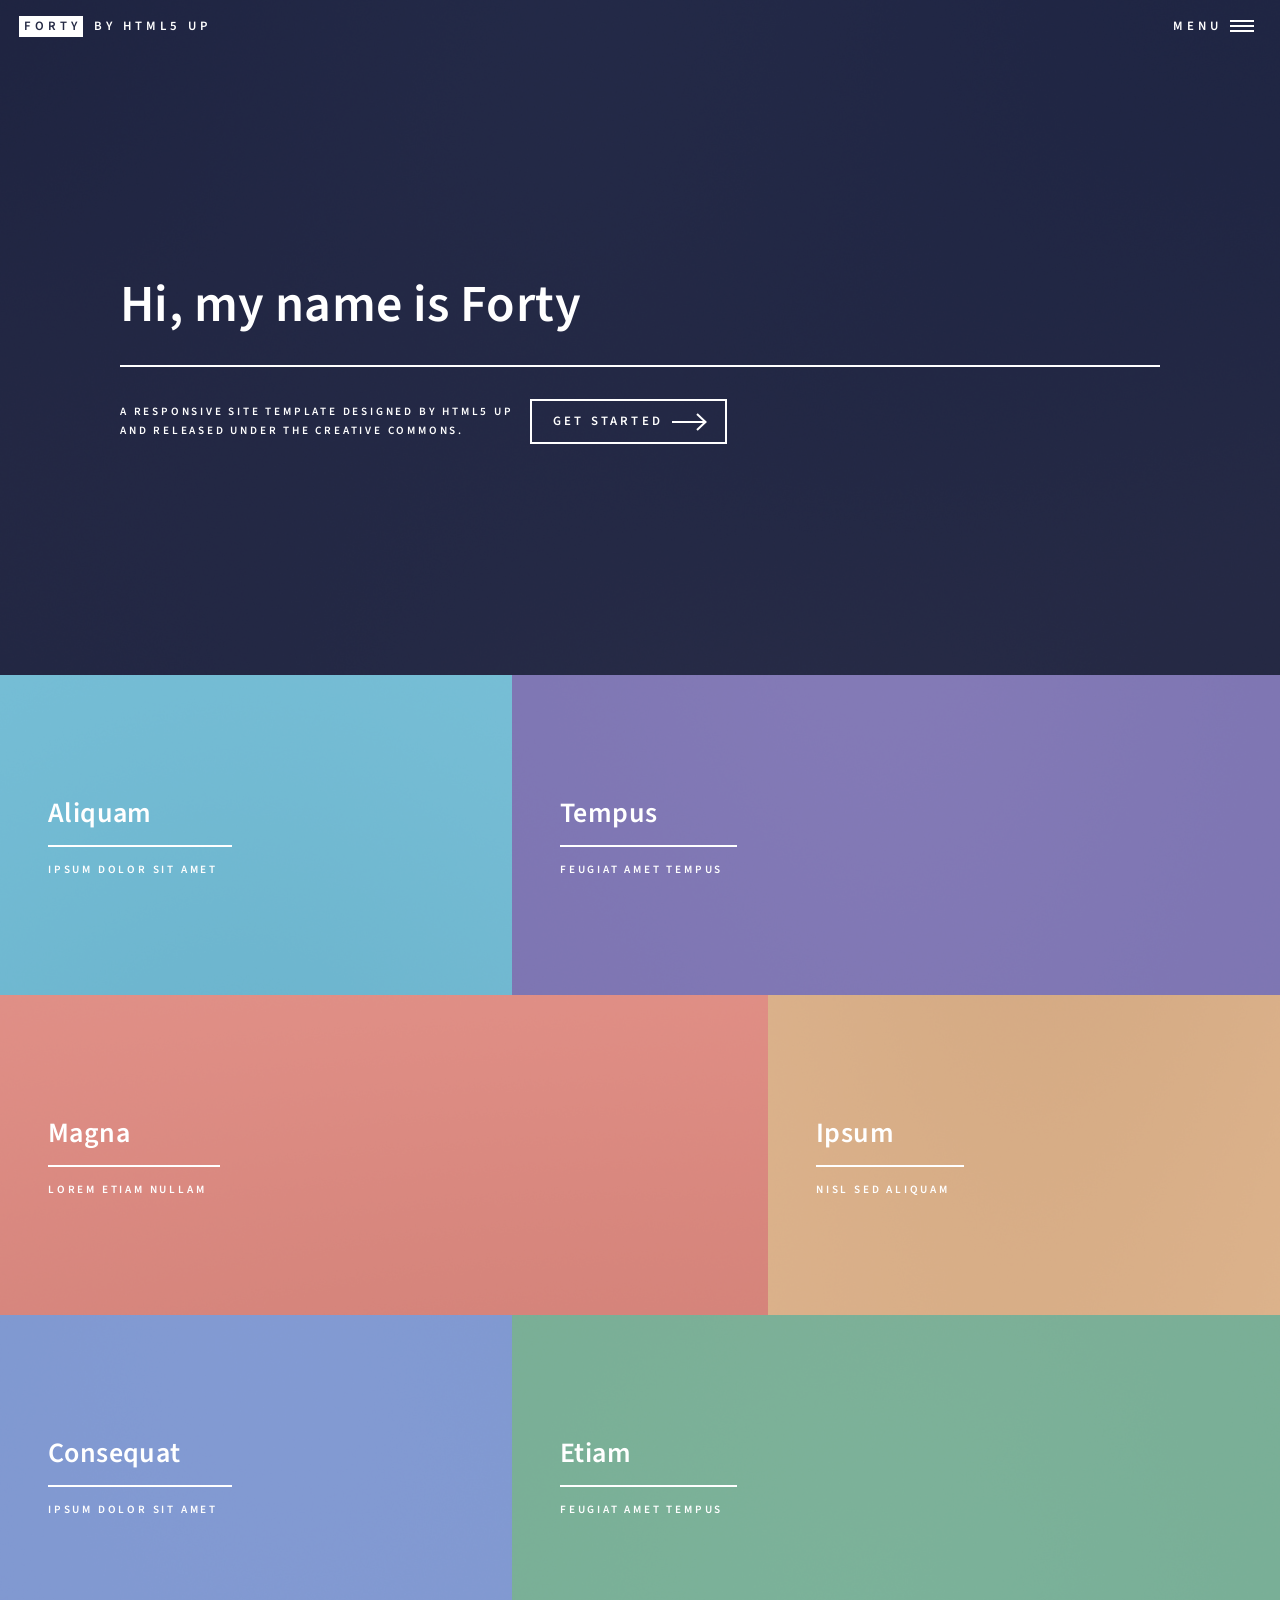
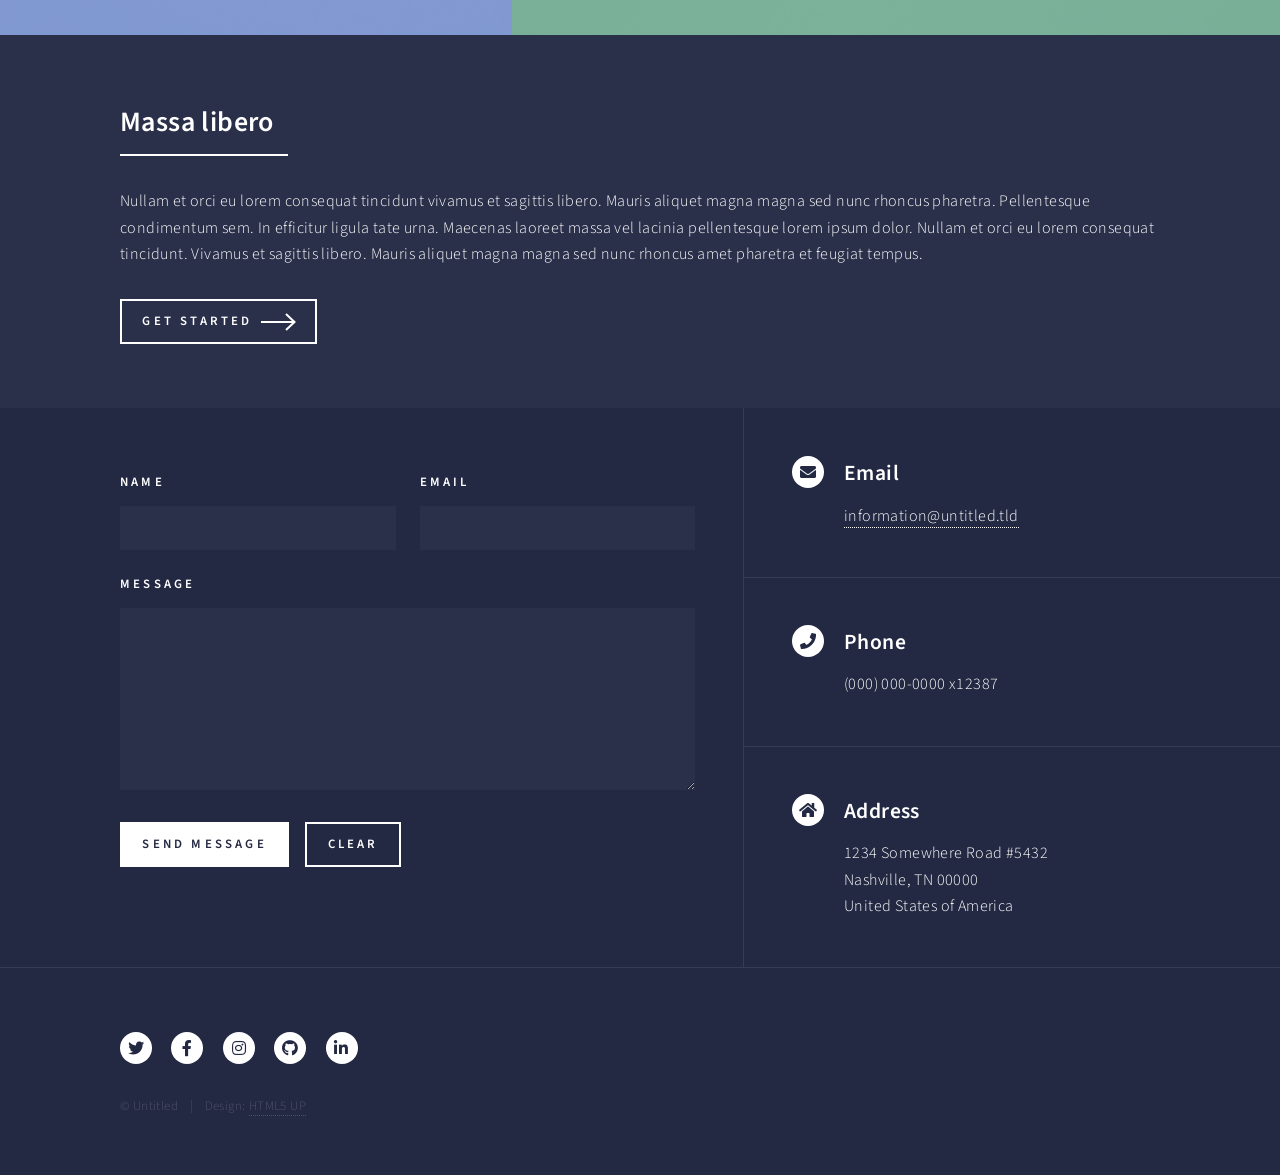
==== commit ef8f04aa: "old website doesn't look good" ====
--- a/index.html
+++ b/index.html
@@ -1,12 +1,12 @@
 <!DOCTYPE HTML>
 <!--
-	Dimension by HTML5 UP
+	Forty by HTML5 UP
 	html5up.net | @ajlkn
 	Free for personal and commercial use under the CCA 3.0 license (html5up.net/license)
 -->
 <html>
 	<head>
-		<title>Suraj Kumar</title>
+		<title>Forty by HTML5 UP</title>
 		<meta charset="utf-8" />
 		<meta name="viewport" content="width=device-width, initial-scale=1, user-scalable=no" />
 		<link rel="stylesheet" href="assets/css/main.css" />
@@ -18,55 +18,123 @@
 			<div id="wrapper">
 
 				<!-- Header -->
-					<header id="header">
-						<div class="logo">
-							<span class="icon fa-gem"></span>
-						</div>
-						<div class="content">
-							<div class="inner">
-								<h1>Suraj Kumar Raja Ratnam</h1>
-								<p>A COMPREHENSIVE PORTFOLIO</p>
+					<header id="header" class="alt">
+						<a href="index.html" class="logo"><strong>Forty</strong> <span>by HTML5 UP</span></a>
+						<nav>
+							<a href="#menu">Menu</a>
+						</nav>
+					</header>
+
+				<!-- Menu -->
+					<nav id="menu">
+						<ul class="links">
+							<li><a href="index.html">Home</a></li>
+							<li><a href="landing.html">Landing</a></li>
+							<li><a href="generic.html">Generic</a></li>
+							<li><a href="elements.html">Elements</a></li>
+						</ul>
+						<ul class="actions stacked">
+							<li><a href="#" class="button primary fit">Get Started</a></li>
+							<li><a href="#" class="button fit">Log In</a></li>
+						</ul>
+					</nav>
+
+				<!-- Banner -->
+					<section id="banner" class="major">
+						<div class="inner">
+							<header class="major">
+								<h1>Hi, my name is Forty</h1>
+							</header>
+							<div class="content">
+								<p>A responsive site template designed by HTML5 UP<br />
+								and released under the Creative Commons.</p>
+								<ul class="actions">
+									<li><a href="#one" class="button next scrolly">Get Started</a></li>
+								</ul>
 							</div>
 						</div>
-						<nav>
-							<ul>
-								<li><a href="#Edu&Employ">Intro</a></li>
-								<li><a href="#Projects">Projects</a></li>
-								<li><a href="#contact">Contact</a></li>
-								<!--<li><a href="#elements">Elements</a></li>-->
-							</ul>
-						</nav>
-					</header>
+					</section>
 
 				<!-- Main -->
 					<div id="main">
 
-						<!-- Intro -->
-							<article id="intro">
-								<h2 class="major">Intro</h2>
-								<span class="image main"><img src="images/pic01.jpg" alt="" /></span>
-								<p>Aenean ornare velit lacus, ac varius enim ullamcorper eu. Proin aliquam facilisis ante interdum congue. Integer mollis, nisl amet convallis, porttitor magna ullamcorper, amet egestas mauris. Ut magna finibus nisi nec lacinia. Nam maximus erat id euismod egestas. By the way, check out my <a href="#work">awesome work</a>.</p>
-								<p>Lorem ipsum dolor sit amet, consectetur adipiscing elit. Duis dapibus rutrum facilisis. Class aptent taciti sociosqu ad litora torquent per conubia nostra, per inceptos himenaeos. Etiam tristique libero eu nibh porttitor fermentum. Nullam venenatis erat id vehicula viverra. Nunc ultrices eros ut ultricies condimentum. Mauris risus lacus, blandit sit amet venenatis non, bibendum vitae dolor. Nunc lorem mauris, fringilla in aliquam at, euismod in lectus. Pellentesque habitant morbi tristique senectus et netus et malesuada fames ac turpis egestas. In non lorem sit amet elit placerat maximus. Pellentesque aliquam maximus risus, vel sed vehicula.</p>
-							</article>
-
-						<!-- Work -->
-							<article id="work">
-								<h2 class="major">Work</h2>
-								<span class="image main"><img src="images/pic02.jpg" alt="" /></span>
-								<p>Adipiscing magna sed dolor elit. Praesent eleifend dignissim arcu, at eleifend sapien imperdiet ac. Aliquam erat volutpat. Praesent urna nisi, fringila lorem et vehicula lacinia quam. Integer sollicitudin mauris nec lorem luctus ultrices.</p>
-								<p>Nullam et orci eu lorem consequat tincidunt vivamus et sagittis libero. Mauris aliquet magna magna sed nunc rhoncus pharetra. Pellentesque condimentum sem. In efficitur ligula tate urna. Maecenas laoreet massa vel lacinia pellentesque lorem ipsum dolor. Nullam et orci eu lorem consequat tincidunt. Vivamus et sagittis libero. Mauris aliquet magna magna sed nunc rhoncus amet feugiat tempus.</p>
-							</article>
-
-						<!-- About -->
-							<article id="about">
-								<h2 class="major">About</h2>
-								<span class="image main"><img src="images/pic03.jpg" alt="" /></span>
-								<p>Lorem ipsum dolor sit amet, consectetur et adipiscing elit. Praesent eleifend dignissim arcu, at eleifend sapien imperdiet ac. Aliquam erat volutpat. Praesent urna nisi, fringila lorem et vehicula lacinia quam. Integer sollicitudin mauris nec lorem luctus ultrices. Aliquam libero et malesuada fames ac ante ipsum primis in faucibus. Cras viverra ligula sit amet ex mollis mattis lorem ipsum dolor sit amet.</p>
-							</article>
-
-						<!-- Contact -->
-							<article id="contact">
-								<h2 class="major">Contact</h2>
+						<!-- One -->
+							<section id="one" class="tiles">
+								<article>
+									<span class="image">
+										<img src="images/pic01.jpg" alt="" />
+									</span>
+									<header class="major">
+										<h3><a href="landing.html" class="link">Aliquam</a></h3>
+										<p>Ipsum dolor sit amet</p>
+									</header>
+								</article>
+								<article>
+									<span class="image">
+										<img src="images/pic02.jpg" alt="" />
+									</span>
+									<header class="major">
+										<h3><a href="landing.html" class="link">Tempus</a></h3>
+										<p>feugiat amet tempus</p>
+									</header>
+								</article>
+								<article>
+									<span class="image">
+										<img src="images/pic03.jpg" alt="" />
+									</span>
+									<header class="major">
+										<h3><a href="landing.html" class="link">Magna</a></h3>
+										<p>Lorem etiam nullam</p>
+									</header>
+								</article>
+								<article>
+									<span class="image">
+										<img src="images/pic04.jpg" alt="" />
+									</span>
+									<header class="major">
+										<h3><a href="landing.html" class="link">Ipsum</a></h3>
+										<p>Nisl sed aliquam</p>
+									</header>
+								</article>
+								<article>
+									<span class="image">
+										<img src="images/pic05.jpg" alt="" />
+									</span>
+									<header class="major">
+										<h3><a href="landing.html" class="link">Consequat</a></h3>
+										<p>Ipsum dolor sit amet</p>
+									</header>
+								</article>
+								<article>
+									<span class="image">
+										<img src="images/pic06.jpg" alt="" />
+									</span>
+									<header class="major">
+										<h3><a href="landing.html" class="link">Etiam</a></h3>
+										<p>Feugiat amet tempus</p>
+									</header>
+								</article>
+							</section>
+
+						<!-- Two -->
+							<section id="two">
+								<div class="inner">
+									<header class="major">
+										<h2>Massa libero</h2>
+									</header>
+									<p>Nullam et orci eu lorem consequat tincidunt vivamus et sagittis libero. Mauris aliquet magna magna sed nunc rhoncus pharetra. Pellentesque condimentum sem. In efficitur ligula tate urna. Maecenas laoreet massa vel lacinia pellentesque lorem ipsum dolor. Nullam et orci eu lorem consequat tincidunt. Vivamus et sagittis libero. Mauris aliquet magna magna sed nunc rhoncus amet pharetra et feugiat tempus.</p>
+									<ul class="actions">
+										<li><a href="landing.html" class="button next">Get Started</a></li>
+									</ul>
+								</div>
+							</section>
+
+					</div>
+
+				<!-- Contact -->
+					<section id="contact">
+						<div class="inner">
+							<section>
 								<form method="post" action="#">
 									<div class="fields">
 										<div class="field half">
@@ -79,282 +147,69 @@
 										</div>
 										<div class="field">
 											<label for="message">Message</label>
-											<textarea name="message" id="message" rows="4"></textarea>
+											<textarea name="message" id="message" rows="6"></textarea>
 										</div>
 									</div>
 									<ul class="actions">
 										<li><input type="submit" value="Send Message" class="primary" /></li>
-										<li><input type="reset" value="Reset" /></li>
+										<li><input type="reset" value="Clear" /></li>
 									</ul>
 								</form>
-								<ul class="icons">
-									<li><a href="#" class="icon brands fa-twitter"><span class="label">Twitter</span></a></li>
-									<li><a href="#" class="icon brands fa-facebook-f"><span class="label">Facebook</span></a></li>
-									<li><a href="#" class="icon brands fa-instagram"><span class="label">Instagram</span></a></li>
-									<li><a href="#" class="icon brands fa-github"><span class="label">GitHub</span></a></li>
-								</ul>
-							</article>
-
-						<!-- Elements -->
-							<article id="elements">
-								<h2 class="major">Elements</h2>
-
+							</section>
+							<section class="split">
 								<section>
-									<h3 class="major">Text</h3>
-									<p>This is <b>bold</b> and this is <strong>strong</strong>. This is <i>italic</i> and this is <em>emphasized</em>.
-									This is <sup>superscript</sup> text and this is <sub>subscript</sub> text.
-									This is <u>underlined</u> and this is code: <code>for (;;) { ... }</code>. Finally, <a href="#">this is a link</a>.</p>
-									<hr />
-									<h2>Heading Level 2</h2>
-									<h3>Heading Level 3</h3>
-									<h4>Heading Level 4</h4>
-									<h5>Heading Level 5</h5>
-									<h6>Heading Level 6</h6>
-									<hr />
-									<h4>Blockquote</h4>
-									<blockquote>Fringilla nisl. Donec accumsan interdum nisi, quis tincidunt felis sagittis eget tempus euismod. Vestibulum ante ipsum primis in faucibus vestibulum. Blandit adipiscing eu felis iaculis volutpat ac adipiscing accumsan faucibus. Vestibulum ante ipsum primis in faucibus lorem ipsum dolor sit amet nullam adipiscing eu felis.</blockquote>
-									<h4>Preformatted</h4>
-									<pre><code>i = 0;
-
-while (!deck.isInOrder()) {
-    print 'Iteration ' + i;
-    deck.shuffle();
-    i++;
-}
-
-print 'It took ' + i + ' iterations to sort the deck.';</code></pre>
+									<div class="contact-method">
+										<span class="icon solid alt fa-envelope"></span>
+										<h3>Email</h3>
+										<a href="#">information@untitled.tld</a>
+									</div>
 								</section>
-
 								<section>
-									<h3 class="major">Lists</h3>
-
-									<h4>Unordered</h4>
-									<ul>
-										<li>Dolor pulvinar etiam.</li>
-										<li>Sagittis adipiscing.</li>
-										<li>Felis enim feugiat.</li>
-									</ul>
-
-									<h4>Alternate</h4>
-									<ul class="alt">
-										<li>Dolor pulvinar etiam.</li>
-										<li>Sagittis adipiscing.</li>
-										<li>Felis enim feugiat.</li>
-									</ul>
-
-									<h4>Ordered</h4>
-									<ol>
-										<li>Dolor pulvinar etiam.</li>
-										<li>Etiam vel felis viverra.</li>
-										<li>Felis enim feugiat.</li>
-										<li>Dolor pulvinar etiam.</li>
-										<li>Etiam vel felis lorem.</li>
-										<li>Felis enim et feugiat.</li>
-									</ol>
-									<h4>Icons</h4>
-									<ul class="icons">
-										<li><a href="#" class="icon brands fa-twitter"><span class="label">Twitter</span></a></li>
-										<li><a href="#" class="icon brands fa-facebook-f"><span class="label">Facebook</span></a></li>
-										<li><a href="#" class="icon brands fa-instagram"><span class="label">Instagram</span></a></li>
-										<li><a href="#" class="icon brands fa-github"><span class="label">Github</span></a></li>
-									</ul>
-
-									<h4>Actions</h4>
-									<ul class="actions">
-										<li><a href="#" class="button primary">Default</a></li>
-										<li><a href="#" class="button">Default</a></li>
-									</ul>
-									<ul class="actions stacked">
-										<li><a href="#" class="button primary">Default</a></li>
-										<li><a href="#" class="button">Default</a></li>
-									</ul>
+									<div class="contact-method">
+										<span class="icon solid alt fa-phone"></span>
+										<h3>Phone</h3>
+										<span>(000) 000-0000 x12387</span>
+									</div>
 								</section>
-
 								<section>
-									<h3 class="major">Table</h3>
-									<h4>Default</h4>
-									<div class="table-wrapper">
-										<table>
-											<thead>
-												<tr>
-													<th>Name</th>
-													<th>Description</th>
-													<th>Price</th>
-												</tr>
-											</thead>
-											<tbody>
-												<tr>
-													<td>Item One</td>
-													<td>Ante turpis integer aliquet porttitor.</td>
-													<td>29.99</td>
-												</tr>
-												<tr>
-													<td>Item Two</td>
-													<td>Vis ac commodo adipiscing arcu aliquet.</td>
-													<td>19.99</td>
-												</tr>
-												<tr>
-													<td>Item Three</td>
-													<td> Morbi faucibus arcu accumsan lorem.</td>
-													<td>29.99</td>
-												</tr>
-												<tr>
-													<td>Item Four</td>
-													<td>Vitae integer tempus condimentum.</td>
-													<td>19.99</td>
-												</tr>
-												<tr>
-													<td>Item Five</td>
-													<td>Ante turpis integer aliquet porttitor.</td>
-													<td>29.99</td>
-												</tr>
-											</tbody>
-											<tfoot>
-												<tr>
-													<td colspan="2"></td>
-													<td>100.00</td>
-												</tr>
-											</tfoot>
-										</table>
-									</div>
-
-									<h4>Alternate</h4>
-									<div class="table-wrapper">
-										<table class="alt">
-											<thead>
-												<tr>
-													<th>Name</th>
-													<th>Description</th>
-													<th>Price</th>
-												</tr>
-											</thead>
-											<tbody>
-												<tr>
-													<td>Item One</td>
-													<td>Ante turpis integer aliquet porttitor.</td>
-													<td>29.99</td>
-												</tr>
-												<tr>
-													<td>Item Two</td>
-													<td>Vis ac commodo adipiscing arcu aliquet.</td>
-													<td>19.99</td>
-												</tr>
-												<tr>
-													<td>Item Three</td>
-													<td> Morbi faucibus arcu accumsan lorem.</td>
-													<td>29.99</td>
-												</tr>
-												<tr>
-													<td>Item Four</td>
-													<td>Vitae integer tempus condimentum.</td>
-													<td>19.99</td>
-												</tr>
-												<tr>
-													<td>Item Five</td>
-													<td>Ante turpis integer aliquet porttitor.</td>
-													<td>29.99</td>
-												</tr>
-											</tbody>
-											<tfoot>
-												<tr>
-													<td colspan="2"></td>
-													<td>100.00</td>
-												</tr>
-											</tfoot>
-										</table>
+									<div class="contact-method">
+										<span class="icon solid alt fa-home"></span>
+										<h3>Address</h3>
+										<span>1234 Somewhere Road #5432<br />
+										Nashville, TN 00000<br />
+										United States of America</span>
 									</div>
 								</section>
-
-								<section>
-									<h3 class="major">Buttons</h3>
-									<ul class="actions">
-										<li><a href="#" class="button primary">Primary</a></li>
-										<li><a href="#" class="button">Default</a></li>
-									</ul>
-									<ul class="actions">
-										<li><a href="#" class="button">Default</a></li>
-										<li><a href="#" class="button small">Small</a></li>
-									</ul>
-									<ul class="actions">
-										<li><a href="#" class="button primary icon solid fa-download">Icon</a></li>
-										<li><a href="#" class="button icon solid fa-download">Icon</a></li>
-									</ul>
-									<ul class="actions">
-										<li><span class="button primary disabled">Disabled</span></li>
-										<li><span class="button disabled">Disabled</span></li>
-									</ul>
-								</section>
-
-								<section>
-									<h3 class="major">Form</h3>
-									<form method="post" action="#">
-										<div class="fields">
-											<div class="field half">
-												<label for="demo-name">Name</label>
-												<input type="text" name="demo-name" id="demo-name" value="" placeholder="Jane Doe" />
-											</div>
-											<div class="field half">
-												<label for="demo-email">Email</label>
-												<input type="email" name="demo-email" id="demo-email" value="" placeholder="jane@untitled.tld" />
-											</div>
-											<div class="field">
-												<label for="demo-category">Category</label>
-												<select name="demo-category" id="demo-category">
-													<option value="">-</option>
-													<option value="1">Manufacturing</option>
-													<option value="1">Shipping</option>
-													<option value="1">Administration</option>
-													<option value="1">Human Resources</option>
-												</select>
-											</div>
-											<div class="field half">
-												<input type="radio" id="demo-priority-low" name="demo-priority" checked>
-												<label for="demo-priority-low">Low</label>
-											</div>
-											<div class="field half">
-												<input type="radio" id="demo-priority-high" name="demo-priority">
-												<label for="demo-priority-high">High</label>
-											</div>
-											<div class="field half">
-												<input type="checkbox" id="demo-copy" name="demo-copy">
-												<label for="demo-copy">Email me a copy</label>
-											</div>
-											<div class="field half">
-												<input type="checkbox" id="demo-human" name="demo-human" checked>
-												<label for="demo-human">Not a robot</label>
-											</div>
-											<div class="field">
-												<label for="demo-message">Message</label>
-												<textarea name="demo-message" id="demo-message" placeholder="Enter your message" rows="6"></textarea>
-											</div>
-										</div>
-										<ul class="actions">
-											<li><input type="submit" value="Send Message" class="primary" /></li>
-											<li><input type="reset" value="Reset" /></li>
-										</ul>
-									</form>
-								</section>
-
-							</article>
-
-					</div>
+							</section>
+						</div>
+					</section>
 
 				<!-- Footer -->
 					<footer id="footer">
-						<p> Thank you for visiting!</p>
+						<div class="inner">
+							<ul class="icons">
+								<li><a href="#" class="icon brands alt fa-twitter"><span class="label">Twitter</span></a></li>
+								<li><a href="#" class="icon brands alt fa-facebook-f"><span class="label">Facebook</span></a></li>
+								<li><a href="#" class="icon brands alt fa-instagram"><span class="label">Instagram</span></a></li>
+								<li><a href="#" class="icon brands alt fa-github"><span class="label">GitHub</span></a></li>
+								<li><a href="#" class="icon brands alt fa-linkedin-in"><span class="label">LinkedIn</span></a></li>
+							</ul>
+							<ul class="copyright">
+								<li>&copy; Untitled</li><li>Design: <a href="https://html5up.net">HTML5 UP</a></li>
+							</ul>
+						</div>
 					</footer>
 
 			</div>
-
-		<!-- BG -->
-			<div id="bg"></div>
 
 		<!-- Scripts -->
 			<script src="assets/js/jquery.min.js"></script>
+			<script src="assets/js/jquery.scrolly.min.js"></script>
+			<script src="assets/js/jquery.scrollex.min.js"></script>
 			<script src="assets/js/browser.min.js"></script>
 			<script src="assets/js/breakpoints.min.js"></script>
 			<script src="assets/js/util.js"></script>
 			<script src="assets/js/main.js"></script>
 
 	</body>
-</html>
+</html>
--- a/assets/css/main.css
+++ b/assets/css/main.css
@@ -1,10 +1,10 @@
 @import url(fontawesome-all.min.css);
-@import url("https://fonts.googleapis.com/css?family=Source+Sans+Pro:300italic,600italic,300,600");
-
-/*
-	Dimension by HTML5 UP
-	html5up.net | @ajlkn
-	Free for personal and commercial use under the CCA 3.0 license (html5up.net/license)
+@import url("https://fonts.googleapis.com/css?family=Source+Sans+Pro:300,300italic,600,600italic");
+
+/*
+	Forty by HTML5 UP
+	html5up.net | @ajlkn
+	Free for personal and commercial use under the CCA 3.0 license (html5up.net/license)
 */
 
 html, body, div, span, applet, object,
@@ -78,6 +78,10 @@
 		width: device-width;
 	}
 
+	body {
+		-ms-overflow-style: scrollbar;
+	}
+
 	@media screen and (max-width: 480px) {
 
 		html, body {
@@ -95,7 +99,7 @@
 	}
 
 	body {
-		background: #1b1f22;
+		background: #242943;
 	}
 
 		body.is-preload *, body.is-preload *:before, body.is-preload *:after {
@@ -111,54 +115,56 @@
 
 /* Type */
 
-	html {
-		font-size: 16pt;
-	}
-
-		@media screen and (max-width: 1680px) {
-
-			html {
-				font-size: 12pt;
-			}
-
-		}
-
-		@media screen and (max-width: 736px) {
-
-			html {
-				font-size: 11pt;
-			}
-
-		}
-
-		@media screen and (max-width: 360px) {
-
-			html {
-				font-size: 10pt;
-			}
-
-		}
-
 	body, input, select, textarea {
 		color: #ffffff;
-		font-family: "Source Sans Pro", sans-serif;
+		font-family: "Source Sans Pro", Helvetica, sans-serif;
+		font-size: 17pt;
 		font-weight: 300;
-		font-size: 1rem;
+		letter-spacing: 0.025em;
 		line-height: 1.65;
 	}
 
+		@media screen and (max-width: 1680px) {
+
+			body, input, select, textarea {
+				font-size: 14pt;
+			}
+
+		}
+
+		@media screen and (max-width: 1280px) {
+
+			body, input, select, textarea {
+				font-size: 12pt;
+			}
+
+		}
+
+		@media screen and (max-width: 360px) {
+
+			body, input, select, textarea {
+				font-size: 11pt;
+			}
+
+		}
+
 	a {
-		-moz-transition: color 0.2s ease-in-out, background-color 0.2s ease-in-out, border-bottom-color 0.2s ease-in-out;
-		-webkit-transition: color 0.2s ease-in-out, background-color 0.2s ease-in-out, border-bottom-color 0.2s ease-in-out;
-		-ms-transition: color 0.2s ease-in-out, background-color 0.2s ease-in-out, border-bottom-color 0.2s ease-in-out;
-		transition: color 0.2s ease-in-out, background-color 0.2s ease-in-out, border-bottom-color 0.2s ease-in-out;
-		border-bottom: dotted 1px rgba(255, 255, 255, 0.5);
+		-moz-transition: color 0.2s ease-in-out, border-bottom-color 0.2s ease-in-out;
+		-webkit-transition: color 0.2s ease-in-out, border-bottom-color 0.2s ease-in-out;
+		-ms-transition: color 0.2s ease-in-out, border-bottom-color 0.2s ease-in-out;
+		transition: color 0.2s ease-in-out, border-bottom-color 0.2s ease-in-out;
+		border-bottom: dotted 1px;
+		color: inherit;
 		text-decoration: none;
-		color: inherit;
 	}
 
 		a:hover {
 			border-bottom-color: transparent;
+			color: #9bf1ff !important;
+		}
+
+		a:active {
+			color: #53e3fb !important;
 		}
 
 	strong, b {
@@ -171,122 +177,111 @@
 	}
 
 	p {
-		margin: 0 0 2rem 0;
+		margin: 0 0 2em 0;
 	}
 
 	h1, h2, h3, h4, h5, h6 {
 		color: #ffffff;
 		font-weight: 600;
-		line-height: 1.5;
-		margin: 0 0 1rem 0;
-		text-transform: uppercase;
-		letter-spacing: 0.2rem;
+		line-height: 1.65;
+		margin: 0 0 1em 0;
 	}
 
 		h1 a, h2 a, h3 a, h4 a, h5 a, h6 a {
 			color: inherit;
-			text-decoration: none;
-		}
-
-		h1.major, h2.major, h3.major, h4.major, h5.major, h6.major {
-			border-bottom: solid 1px #ffffff;
-			width: -moz-max-content;
-			width: -webkit-max-content;
-			width: -ms-max-content;
-			width: max-content;
-			padding-bottom: 0.5rem;
-			margin: 0 0 2rem 0;
+			border-bottom: 0;
 		}
 
 	h1 {
-		font-size: 2.25rem;
-		line-height: 1.3;
-		letter-spacing: 0.5rem;
+		font-size: 2.5em;
 	}
 
 	h2 {
-		font-size: 1.5rem;
-		line-height: 1.4;
-		letter-spacing: 0.5rem;
+		font-size: 1.75em;
 	}
 
 	h3 {
-		font-size: 1rem;
+		font-size: 1.35em;
 	}
 
 	h4 {
-		font-size: 0.8rem;
+		font-size: 1.1em;
 	}
 
 	h5 {
-		font-size: 0.7rem;
+		font-size: 0.9em;
 	}
 
 	h6 {
-		font-size: 0.6rem;
+		font-size: 0.7em;
 	}
 
 	@media screen and (max-width: 736px) {
 
 		h1 {
-			font-size: 1.75rem;
-			line-height: 1.4;
+			font-size: 2em;
 		}
 
 		h2 {
+			font-size: 1.5em;
+		}
+
+		h3 {
 			font-size: 1.25em;
-			line-height: 1.5;
 		}
 
 	}
 
 	sub {
-		font-size: 0.8rem;
+		font-size: 0.8em;
 		position: relative;
-		top: 0.5rem;
+		top: 0.5em;
 	}
 
 	sup {
-		font-size: 0.8rem;
+		font-size: 0.8em;
 		position: relative;
-		top: -0.5rem;
+		top: -0.5em;
 	}
 
 	blockquote {
-		border-left: solid 4px #ffffff;
+		border-left: solid 4px rgba(212, 212, 255, 0.1);
 		font-style: italic;
-		margin: 0 0 2rem 0;
-		padding: 0.5rem 0 0.5rem 2rem;
+		margin: 0 0 2em 0;
+		padding: 0.5em 0 0.5em 2em;
 	}
 
 	code {
-		background: rgba(255, 255, 255, 0.075);
-		border-radius: 4px;
+		background: rgba(212, 212, 255, 0.035);
 		font-family: "Courier New", monospace;
-		font-size: 0.9rem;
-		margin: 0 0.25rem;
-		padding: 0.25rem 0.65rem;
+		font-size: 0.9em;
+		margin: 0 0.25em;
+		padding: 0.25em 0.65em;
 	}
 
 	pre {
 		-webkit-overflow-scrolling: touch;
 		font-family: "Courier New", monospace;
-		font-size: 0.9rem;
-		margin: 0 0 2rem 0;
+		font-size: 0.9em;
+		margin: 0 0 2em 0;
 	}
 
 		pre code {
 			display: block;
 			line-height: 1.75;
-			padding: 1rem 1.5rem;
+			padding: 1em 1.5em;
 			overflow-x: auto;
 		}
 
 	hr {
 		border: 0;
-		border-bottom: solid 1px #ffffff;
-		margin: 2.75rem 0;
-	}
+		border-bottom: solid 1px rgba(212, 212, 255, 0.1);
+		margin: 2em 0;
+	}
+
+		hr.major {
+			margin: 3em 0;
+		}
 
 	.align-left {
 		text-align: left;
@@ -300,10 +295,1530 @@
 		text-align: right;
 	}
 
+/* Row */
+
+	.row {
+		display: flex;
+		flex-wrap: wrap;
+		box-sizing: border-box;
+		align-items: stretch;
+	}
+
+		.row > * {
+			box-sizing: border-box;
+		}
+
+		.row.gtr-uniform > * > :last-child {
+			margin-bottom: 0;
+		}
+
+		.row.aln-left {
+			justify-content: flex-start;
+		}
+
+		.row.aln-center {
+			justify-content: center;
+		}
+
+		.row.aln-right {
+			justify-content: flex-end;
+		}
+
+		.row.aln-top {
+			align-items: flex-start;
+		}
+
+		.row.aln-middle {
+			align-items: center;
+		}
+
+		.row.aln-bottom {
+			align-items: flex-end;
+		}
+
+		.row > .imp {
+			order: -1;
+		}
+
+		.row > .col-1 {
+			width: 8.33333%;
+		}
+
+		.row > .off-1 {
+			margin-left: 8.33333%;
+		}
+
+		.row > .col-2 {
+			width: 16.66667%;
+		}
+
+		.row > .off-2 {
+			margin-left: 16.66667%;
+		}
+
+		.row > .col-3 {
+			width: 25%;
+		}
+
+		.row > .off-3 {
+			margin-left: 25%;
+		}
+
+		.row > .col-4 {
+			width: 33.33333%;
+		}
+
+		.row > .off-4 {
+			margin-left: 33.33333%;
+		}
+
+		.row > .col-5 {
+			width: 41.66667%;
+		}
+
+		.row > .off-5 {
+			margin-left: 41.66667%;
+		}
+
+		.row > .col-6 {
+			width: 50%;
+		}
+
+		.row > .off-6 {
+			margin-left: 50%;
+		}
+
+		.row > .col-7 {
+			width: 58.33333%;
+		}
+
+		.row > .off-7 {
+			margin-left: 58.33333%;
+		}
+
+		.row > .col-8 {
+			width: 66.66667%;
+		}
+
+		.row > .off-8 {
+			margin-left: 66.66667%;
+		}
+
+		.row > .col-9 {
+			width: 75%;
+		}
+
+		.row > .off-9 {
+			margin-left: 75%;
+		}
+
+		.row > .col-10 {
+			width: 83.33333%;
+		}
+
+		.row > .off-10 {
+			margin-left: 83.33333%;
+		}
+
+		.row > .col-11 {
+			width: 91.66667%;
+		}
+
+		.row > .off-11 {
+			margin-left: 91.66667%;
+		}
+
+		.row > .col-12 {
+			width: 100%;
+		}
+
+		.row > .off-12 {
+			margin-left: 100%;
+		}
+
+		.row.gtr-0 {
+			margin-top: 0;
+			margin-left: 0em;
+		}
+
+			.row.gtr-0 > * {
+				padding: 0 0 0 0em;
+			}
+
+			.row.gtr-0.gtr-uniform {
+				margin-top: 0em;
+			}
+
+				.row.gtr-0.gtr-uniform > * {
+					padding-top: 0em;
+				}
+
+		.row.gtr-25 {
+			margin-top: 0;
+			margin-left: -0.5em;
+		}
+
+			.row.gtr-25 > * {
+				padding: 0 0 0 0.5em;
+			}
+
+			.row.gtr-25.gtr-uniform {
+				margin-top: -0.5em;
+			}
+
+				.row.gtr-25.gtr-uniform > * {
+					padding-top: 0.5em;
+				}
+
+		.row.gtr-50 {
+			margin-top: 0;
+			margin-left: -1em;
+		}
+
+			.row.gtr-50 > * {
+				padding: 0 0 0 1em;
+			}
+
+			.row.gtr-50.gtr-uniform {
+				margin-top: -1em;
+			}
+
+				.row.gtr-50.gtr-uniform > * {
+					padding-top: 1em;
+				}
+
+		.row {
+			margin-top: 0;
+			margin-left: -2em;
+		}
+
+			.row > * {
+				padding: 0 0 0 2em;
+			}
+
+			.row.gtr-uniform {
+				margin-top: -2em;
+			}
+
+				.row.gtr-uniform > * {
+					padding-top: 2em;
+				}
+
+		.row.gtr-150 {
+			margin-top: 0;
+			margin-left: -3em;
+		}
+
+			.row.gtr-150 > * {
+				padding: 0 0 0 3em;
+			}
+
+			.row.gtr-150.gtr-uniform {
+				margin-top: -3em;
+			}
+
+				.row.gtr-150.gtr-uniform > * {
+					padding-top: 3em;
+				}
+
+		.row.gtr-200 {
+			margin-top: 0;
+			margin-left: -4em;
+		}
+
+			.row.gtr-200 > * {
+				padding: 0 0 0 4em;
+			}
+
+			.row.gtr-200.gtr-uniform {
+				margin-top: -4em;
+			}
+
+				.row.gtr-200.gtr-uniform > * {
+					padding-top: 4em;
+				}
+
+		@media screen and (max-width: 1680px) {
+
+			.row {
+				display: flex;
+				flex-wrap: wrap;
+				box-sizing: border-box;
+				align-items: stretch;
+			}
+
+				.row > * {
+					box-sizing: border-box;
+				}
+
+				.row.gtr-uniform > * > :last-child {
+					margin-bottom: 0;
+				}
+
+				.row.aln-left {
+					justify-content: flex-start;
+				}
+
+				.row.aln-center {
+					justify-content: center;
+				}
+
+				.row.aln-right {
+					justify-content: flex-end;
+				}
+
+				.row.aln-top {
+					align-items: flex-start;
+				}
+
+				.row.aln-middle {
+					align-items: center;
+				}
+
+				.row.aln-bottom {
+					align-items: flex-end;
+				}
+
+				.row > .imp-xlarge {
+					order: -1;
+				}
+
+				.row > .col-1-xlarge {
+					width: 8.33333%;
+				}
+
+				.row > .off-1-xlarge {
+					margin-left: 8.33333%;
+				}
+
+				.row > .col-2-xlarge {
+					width: 16.66667%;
+				}
+
+				.row > .off-2-xlarge {
+					margin-left: 16.66667%;
+				}
+
+				.row > .col-3-xlarge {
+					width: 25%;
+				}
+
+				.row > .off-3-xlarge {
+					margin-left: 25%;
+				}
+
+				.row > .col-4-xlarge {
+					width: 33.33333%;
+				}
+
+				.row > .off-4-xlarge {
+					margin-left: 33.33333%;
+				}
+
+				.row > .col-5-xlarge {
+					width: 41.66667%;
+				}
+
+				.row > .off-5-xlarge {
+					margin-left: 41.66667%;
+				}
+
+				.row > .col-6-xlarge {
+					width: 50%;
+				}
+
+				.row > .off-6-xlarge {
+					margin-left: 50%;
+				}
+
+				.row > .col-7-xlarge {
+					width: 58.33333%;
+				}
+
+				.row > .off-7-xlarge {
+					margin-left: 58.33333%;
+				}
+
+				.row > .col-8-xlarge {
+					width: 66.66667%;
+				}
+
+				.row > .off-8-xlarge {
+					margin-left: 66.66667%;
+				}
+
+				.row > .col-9-xlarge {
+					width: 75%;
+				}
+
+				.row > .off-9-xlarge {
+					margin-left: 75%;
+				}
+
+				.row > .col-10-xlarge {
+					width: 83.33333%;
+				}
+
+				.row > .off-10-xlarge {
+					margin-left: 83.33333%;
+				}
+
+				.row > .col-11-xlarge {
+					width: 91.66667%;
+				}
+
+				.row > .off-11-xlarge {
+					margin-left: 91.66667%;
+				}
+
+				.row > .col-12-xlarge {
+					width: 100%;
+				}
+
+				.row > .off-12-xlarge {
+					margin-left: 100%;
+				}
+
+				.row.gtr-0 {
+					margin-top: 0;
+					margin-left: 0em;
+				}
+
+					.row.gtr-0 > * {
+						padding: 0 0 0 0em;
+					}
+
+					.row.gtr-0.gtr-uniform {
+						margin-top: 0em;
+					}
+
+						.row.gtr-0.gtr-uniform > * {
+							padding-top: 0em;
+						}
+
+				.row.gtr-25 {
+					margin-top: 0;
+					margin-left: -0.5em;
+				}
+
+					.row.gtr-25 > * {
+						padding: 0 0 0 0.5em;
+					}
+
+					.row.gtr-25.gtr-uniform {
+						margin-top: -0.5em;
+					}
+
+						.row.gtr-25.gtr-uniform > * {
+							padding-top: 0.5em;
+						}
+
+				.row.gtr-50 {
+					margin-top: 0;
+					margin-left: -1em;
+				}
+
+					.row.gtr-50 > * {
+						padding: 0 0 0 1em;
+					}
+
+					.row.gtr-50.gtr-uniform {
+						margin-top: -1em;
+					}
+
+						.row.gtr-50.gtr-uniform > * {
+							padding-top: 1em;
+						}
+
+				.row {
+					margin-top: 0;
+					margin-left: -2em;
+				}
+
+					.row > * {
+						padding: 0 0 0 2em;
+					}
+
+					.row.gtr-uniform {
+						margin-top: -2em;
+					}
+
+						.row.gtr-uniform > * {
+							padding-top: 2em;
+						}
+
+				.row.gtr-150 {
+					margin-top: 0;
+					margin-left: -3em;
+				}
+
+					.row.gtr-150 > * {
+						padding: 0 0 0 3em;
+					}
+
+					.row.gtr-150.gtr-uniform {
+						margin-top: -3em;
+					}
+
+						.row.gtr-150.gtr-uniform > * {
+							padding-top: 3em;
+						}
+
+				.row.gtr-200 {
+					margin-top: 0;
+					margin-left: -4em;
+				}
+
+					.row.gtr-200 > * {
+						padding: 0 0 0 4em;
+					}
+
+					.row.gtr-200.gtr-uniform {
+						margin-top: -4em;
+					}
+
+						.row.gtr-200.gtr-uniform > * {
+							padding-top: 4em;
+						}
+
+		}
+
+		@media screen and (max-width: 1280px) {
+
+			.row {
+				display: flex;
+				flex-wrap: wrap;
+				box-sizing: border-box;
+				align-items: stretch;
+			}
+
+				.row > * {
+					box-sizing: border-box;
+				}
+
+				.row.gtr-uniform > * > :last-child {
+					margin-bottom: 0;
+				}
+
+				.row.aln-left {
+					justify-content: flex-start;
+				}
+
+				.row.aln-center {
+					justify-content: center;
+				}
+
+				.row.aln-right {
+					justify-content: flex-end;
+				}
+
+				.row.aln-top {
+					align-items: flex-start;
+				}
+
+				.row.aln-middle {
+					align-items: center;
+				}
+
+				.row.aln-bottom {
+					align-items: flex-end;
+				}
+
+				.row > .imp-large {
+					order: -1;
+				}
+
+				.row > .col-1-large {
+					width: 8.33333%;
+				}
+
+				.row > .off-1-large {
+					margin-left: 8.33333%;
+				}
+
+				.row > .col-2-large {
+					width: 16.66667%;
+				}
+
+				.row > .off-2-large {
+					margin-left: 16.66667%;
+				}
+
+				.row > .col-3-large {
+					width: 25%;
+				}
+
+				.row > .off-3-large {
+					margin-left: 25%;
+				}
+
+				.row > .col-4-large {
+					width: 33.33333%;
+				}
+
+				.row > .off-4-large {
+					margin-left: 33.33333%;
+				}
+
+				.row > .col-5-large {
+					width: 41.66667%;
+				}
+
+				.row > .off-5-large {
+					margin-left: 41.66667%;
+				}
+
+				.row > .col-6-large {
+					width: 50%;
+				}
+
+				.row > .off-6-large {
+					margin-left: 50%;
+				}
+
+				.row > .col-7-large {
+					width: 58.33333%;
+				}
+
+				.row > .off-7-large {
+					margin-left: 58.33333%;
+				}
+
+				.row > .col-8-large {
+					width: 66.66667%;
+				}
+
+				.row > .off-8-large {
+					margin-left: 66.66667%;
+				}
+
+				.row > .col-9-large {
+					width: 75%;
+				}
+
+				.row > .off-9-large {
+					margin-left: 75%;
+				}
+
+				.row > .col-10-large {
+					width: 83.33333%;
+				}
+
+				.row > .off-10-large {
+					margin-left: 83.33333%;
+				}
+
+				.row > .col-11-large {
+					width: 91.66667%;
+				}
+
+				.row > .off-11-large {
+					margin-left: 91.66667%;
+				}
+
+				.row > .col-12-large {
+					width: 100%;
+				}
+
+				.row > .off-12-large {
+					margin-left: 100%;
+				}
+
+				.row.gtr-0 {
+					margin-top: 0;
+					margin-left: 0em;
+				}
+
+					.row.gtr-0 > * {
+						padding: 0 0 0 0em;
+					}
+
+					.row.gtr-0.gtr-uniform {
+						margin-top: 0em;
+					}
+
+						.row.gtr-0.gtr-uniform > * {
+							padding-top: 0em;
+						}
+
+				.row.gtr-25 {
+					margin-top: 0;
+					margin-left: -0.375em;
+				}
+
+					.row.gtr-25 > * {
+						padding: 0 0 0 0.375em;
+					}
+
+					.row.gtr-25.gtr-uniform {
+						margin-top: -0.375em;
+					}
+
+						.row.gtr-25.gtr-uniform > * {
+							padding-top: 0.375em;
+						}
+
+				.row.gtr-50 {
+					margin-top: 0;
+					margin-left: -0.75em;
+				}
+
+					.row.gtr-50 > * {
+						padding: 0 0 0 0.75em;
+					}
+
+					.row.gtr-50.gtr-uniform {
+						margin-top: -0.75em;
+					}
+
+						.row.gtr-50.gtr-uniform > * {
+							padding-top: 0.75em;
+						}
+
+				.row {
+					margin-top: 0;
+					margin-left: -1.5em;
+				}
+
+					.row > * {
+						padding: 0 0 0 1.5em;
+					}
+
+					.row.gtr-uniform {
+						margin-top: -1.5em;
+					}
+
+						.row.gtr-uniform > * {
+							padding-top: 1.5em;
+						}
+
+				.row.gtr-150 {
+					margin-top: 0;
+					margin-left: -2.25em;
+				}
+
+					.row.gtr-150 > * {
+						padding: 0 0 0 2.25em;
+					}
+
+					.row.gtr-150.gtr-uniform {
+						margin-top: -2.25em;
+					}
+
+						.row.gtr-150.gtr-uniform > * {
+							padding-top: 2.25em;
+						}
+
+				.row.gtr-200 {
+					margin-top: 0;
+					margin-left: -3em;
+				}
+
+					.row.gtr-200 > * {
+						padding: 0 0 0 3em;
+					}
+
+					.row.gtr-200.gtr-uniform {
+						margin-top: -3em;
+					}
+
+						.row.gtr-200.gtr-uniform > * {
+							padding-top: 3em;
+						}
+
+		}
+
+		@media screen and (max-width: 980px) {
+
+			.row {
+				display: flex;
+				flex-wrap: wrap;
+				box-sizing: border-box;
+				align-items: stretch;
+			}
+
+				.row > * {
+					box-sizing: border-box;
+				}
+
+				.row.gtr-uniform > * > :last-child {
+					margin-bottom: 0;
+				}
+
+				.row.aln-left {
+					justify-content: flex-start;
+				}
+
+				.row.aln-center {
+					justify-content: center;
+				}
+
+				.row.aln-right {
+					justify-content: flex-end;
+				}
+
+				.row.aln-top {
+					align-items: flex-start;
+				}
+
+				.row.aln-middle {
+					align-items: center;
+				}
+
+				.row.aln-bottom {
+					align-items: flex-end;
+				}
+
+				.row > .imp-medium {
+					order: -1;
+				}
+
+				.row > .col-1-medium {
+					width: 8.33333%;
+				}
+
+				.row > .off-1-medium {
+					margin-left: 8.33333%;
+				}
+
+				.row > .col-2-medium {
+					width: 16.66667%;
+				}
+
+				.row > .off-2-medium {
+					margin-left: 16.66667%;
+				}
+
+				.row > .col-3-medium {
+					width: 25%;
+				}
+
+				.row > .off-3-medium {
+					margin-left: 25%;
+				}
+
+				.row > .col-4-medium {
+					width: 33.33333%;
+				}
+
+				.row > .off-4-medium {
+					margin-left: 33.33333%;
+				}
+
+				.row > .col-5-medium {
+					width: 41.66667%;
+				}
+
+				.row > .off-5-medium {
+					margin-left: 41.66667%;
+				}
+
+				.row > .col-6-medium {
+					width: 50%;
+				}
+
+				.row > .off-6-medium {
+					margin-left: 50%;
+				}
+
+				.row > .col-7-medium {
+					width: 58.33333%;
+				}
+
+				.row > .off-7-medium {
+					margin-left: 58.33333%;
+				}
+
+				.row > .col-8-medium {
+					width: 66.66667%;
+				}
+
+				.row > .off-8-medium {
+					margin-left: 66.66667%;
+				}
+
+				.row > .col-9-medium {
+					width: 75%;
+				}
+
+				.row > .off-9-medium {
+					margin-left: 75%;
+				}
+
+				.row > .col-10-medium {
+					width: 83.33333%;
+				}
+
+				.row > .off-10-medium {
+					margin-left: 83.33333%;
+				}
+
+				.row > .col-11-medium {
+					width: 91.66667%;
+				}
+
+				.row > .off-11-medium {
+					margin-left: 91.66667%;
+				}
+
+				.row > .col-12-medium {
+					width: 100%;
+				}
+
+				.row > .off-12-medium {
+					margin-left: 100%;
+				}
+
+				.row.gtr-0 {
+					margin-top: 0;
+					margin-left: 0em;
+				}
+
+					.row.gtr-0 > * {
+						padding: 0 0 0 0em;
+					}
+
+					.row.gtr-0.gtr-uniform {
+						margin-top: 0em;
+					}
+
+						.row.gtr-0.gtr-uniform > * {
+							padding-top: 0em;
+						}
+
+				.row.gtr-25 {
+					margin-top: 0;
+					margin-left: -0.375em;
+				}
+
+					.row.gtr-25 > * {
+						padding: 0 0 0 0.375em;
+					}
+
+					.row.gtr-25.gtr-uniform {
+						margin-top: -0.375em;
+					}
+
+						.row.gtr-25.gtr-uniform > * {
+							padding-top: 0.375em;
+						}
+
+				.row.gtr-50 {
+					margin-top: 0;
+					margin-left: -0.75em;
+				}
+
+					.row.gtr-50 > * {
+						padding: 0 0 0 0.75em;
+					}
+
+					.row.gtr-50.gtr-uniform {
+						margin-top: -0.75em;
+					}
+
+						.row.gtr-50.gtr-uniform > * {
+							padding-top: 0.75em;
+						}
+
+				.row {
+					margin-top: 0;
+					margin-left: -1.5em;
+				}
+
+					.row > * {
+						padding: 0 0 0 1.5em;
+					}
+
+					.row.gtr-uniform {
+						margin-top: -1.5em;
+					}
+
+						.row.gtr-uniform > * {
+							padding-top: 1.5em;
+						}
+
+				.row.gtr-150 {
+					margin-top: 0;
+					margin-left: -2.25em;
+				}
+
+					.row.gtr-150 > * {
+						padding: 0 0 0 2.25em;
+					}
+
+					.row.gtr-150.gtr-uniform {
+						margin-top: -2.25em;
+					}
+
+						.row.gtr-150.gtr-uniform > * {
+							padding-top: 2.25em;
+						}
+
+				.row.gtr-200 {
+					margin-top: 0;
+					margin-left: -3em;
+				}
+
+					.row.gtr-200 > * {
+						padding: 0 0 0 3em;
+					}
+
+					.row.gtr-200.gtr-uniform {
+						margin-top: -3em;
+					}
+
+						.row.gtr-200.gtr-uniform > * {
+							padding-top: 3em;
+						}
+
+		}
+
+		@media screen and (max-width: 736px) {
+
+			.row {
+				display: flex;
+				flex-wrap: wrap;
+				box-sizing: border-box;
+				align-items: stretch;
+			}
+
+				.row > * {
+					box-sizing: border-box;
+				}
+
+				.row.gtr-uniform > * > :last-child {
+					margin-bottom: 0;
+				}
+
+				.row.aln-left {
+					justify-content: flex-start;
+				}
+
+				.row.aln-center {
+					justify-content: center;
+				}
+
+				.row.aln-right {
+					justify-content: flex-end;
+				}
+
+				.row.aln-top {
+					align-items: flex-start;
+				}
+
+				.row.aln-middle {
+					align-items: center;
+				}
+
+				.row.aln-bottom {
+					align-items: flex-end;
+				}
+
+				.row > .imp-small {
+					order: -1;
+				}
+
+				.row > .col-1-small {
+					width: 8.33333%;
+				}
+
+				.row > .off-1-small {
+					margin-left: 8.33333%;
+				}
+
+				.row > .col-2-small {
+					width: 16.66667%;
+				}
+
+				.row > .off-2-small {
+					margin-left: 16.66667%;
+				}
+
+				.row > .col-3-small {
+					width: 25%;
+				}
+
+				.row > .off-3-small {
+					margin-left: 25%;
+				}
+
+				.row > .col-4-small {
+					width: 33.33333%;
+				}
+
+				.row > .off-4-small {
+					margin-left: 33.33333%;
+				}
+
+				.row > .col-5-small {
+					width: 41.66667%;
+				}
+
+				.row > .off-5-small {
+					margin-left: 41.66667%;
+				}
+
+				.row > .col-6-small {
+					width: 50%;
+				}
+
+				.row > .off-6-small {
+					margin-left: 50%;
+				}
+
+				.row > .col-7-small {
+					width: 58.33333%;
+				}
+
+				.row > .off-7-small {
+					margin-left: 58.33333%;
+				}
+
+				.row > .col-8-small {
+					width: 66.66667%;
+				}
+
+				.row > .off-8-small {
+					margin-left: 66.66667%;
+				}
+
+				.row > .col-9-small {
+					width: 75%;
+				}
+
+				.row > .off-9-small {
+					margin-left: 75%;
+				}
+
+				.row > .col-10-small {
+					width: 83.33333%;
+				}
+
+				.row > .off-10-small {
+					margin-left: 83.33333%;
+				}
+
+				.row > .col-11-small {
+					width: 91.66667%;
+				}
+
+				.row > .off-11-small {
+					margin-left: 91.66667%;
+				}
+
+				.row > .col-12-small {
+					width: 100%;
+				}
+
+				.row > .off-12-small {
+					margin-left: 100%;
+				}
+
+				.row.gtr-0 {
+					margin-top: 0;
+					margin-left: 0em;
+				}
+
+					.row.gtr-0 > * {
+						padding: 0 0 0 0em;
+					}
+
+					.row.gtr-0.gtr-uniform {
+						margin-top: 0em;
+					}
+
+						.row.gtr-0.gtr-uniform > * {
+							padding-top: 0em;
+						}
+
+				.row.gtr-25 {
+					margin-top: 0;
+					margin-left: -0.3125em;
+				}
+
+					.row.gtr-25 > * {
+						padding: 0 0 0 0.3125em;
+					}
+
+					.row.gtr-25.gtr-uniform {
+						margin-top: -0.3125em;
+					}
+
+						.row.gtr-25.gtr-uniform > * {
+							padding-top: 0.3125em;
+						}
+
+				.row.gtr-50 {
+					margin-top: 0;
+					margin-left: -0.625em;
+				}
+
+					.row.gtr-50 > * {
+						padding: 0 0 0 0.625em;
+					}
+
+					.row.gtr-50.gtr-uniform {
+						margin-top: -0.625em;
+					}
+
+						.row.gtr-50.gtr-uniform > * {
+							padding-top: 0.625em;
+						}
+
+				.row {
+					margin-top: 0;
+					margin-left: -1.25em;
+				}
+
+					.row > * {
+						padding: 0 0 0 1.25em;
+					}
+
+					.row.gtr-uniform {
+						margin-top: -1.25em;
+					}
+
+						.row.gtr-uniform > * {
+							padding-top: 1.25em;
+						}
+
+				.row.gtr-150 {
+					margin-top: 0;
+					margin-left: -1.875em;
+				}
+
+					.row.gtr-150 > * {
+						padding: 0 0 0 1.875em;
+					}
+
+					.row.gtr-150.gtr-uniform {
+						margin-top: -1.875em;
+					}
+
+						.row.gtr-150.gtr-uniform > * {
+							padding-top: 1.875em;
+						}
+
+				.row.gtr-200 {
+					margin-top: 0;
+					margin-left: -2.5em;
+				}
+
+					.row.gtr-200 > * {
+						padding: 0 0 0 2.5em;
+					}
+
+					.row.gtr-200.gtr-uniform {
+						margin-top: -2.5em;
+					}
+
+						.row.gtr-200.gtr-uniform > * {
+							padding-top: 2.5em;
+						}
+
+		}
+
+		@media screen and (max-width: 480px) {
+
+			.row {
+				display: flex;
+				flex-wrap: wrap;
+				box-sizing: border-box;
+				align-items: stretch;
+			}
+
+				.row > * {
+					box-sizing: border-box;
+				}
+
+				.row.gtr-uniform > * > :last-child {
+					margin-bottom: 0;
+				}
+
+				.row.aln-left {
+					justify-content: flex-start;
+				}
+
+				.row.aln-center {
+					justify-content: center;
+				}
+
+				.row.aln-right {
+					justify-content: flex-end;
+				}
+
+				.row.aln-top {
+					align-items: flex-start;
+				}
+
+				.row.aln-middle {
+					align-items: center;
+				}
+
+				.row.aln-bottom {
+					align-items: flex-end;
+				}
+
+				.row > .imp-xsmall {
+					order: -1;
+				}
+
+				.row > .col-1-xsmall {
+					width: 8.33333%;
+				}
+
+				.row > .off-1-xsmall {
+					margin-left: 8.33333%;
+				}
+
+				.row > .col-2-xsmall {
+					width: 16.66667%;
+				}
+
+				.row > .off-2-xsmall {
+					margin-left: 16.66667%;
+				}
+
+				.row > .col-3-xsmall {
+					width: 25%;
+				}
+
+				.row > .off-3-xsmall {
+					margin-left: 25%;
+				}
+
+				.row > .col-4-xsmall {
+					width: 33.33333%;
+				}
+
+				.row > .off-4-xsmall {
+					margin-left: 33.33333%;
+				}
+
+				.row > .col-5-xsmall {
+					width: 41.66667%;
+				}
+
+				.row > .off-5-xsmall {
+					margin-left: 41.66667%;
+				}
+
+				.row > .col-6-xsmall {
+					width: 50%;
+				}
+
+				.row > .off-6-xsmall {
+					margin-left: 50%;
+				}
+
+				.row > .col-7-xsmall {
+					width: 58.33333%;
+				}
+
+				.row > .off-7-xsmall {
+					margin-left: 58.33333%;
+				}
+
+				.row > .col-8-xsmall {
+					width: 66.66667%;
+				}
+
+				.row > .off-8-xsmall {
+					margin-left: 66.66667%;
+				}
+
+				.row > .col-9-xsmall {
+					width: 75%;
+				}
+
+				.row > .off-9-xsmall {
+					margin-left: 75%;
+				}
+
+				.row > .col-10-xsmall {
+					width: 83.33333%;
+				}
+
+				.row > .off-10-xsmall {
+					margin-left: 83.33333%;
+				}
+
+				.row > .col-11-xsmall {
+					width: 91.66667%;
+				}
+
+				.row > .off-11-xsmall {
+					margin-left: 91.66667%;
+				}
+
+				.row > .col-12-xsmall {
+					width: 100%;
+				}
+
+				.row > .off-12-xsmall {
+					margin-left: 100%;
+				}
+
+				.row.gtr-0 {
+					margin-top: 0;
+					margin-left: 0em;
+				}
+
+					.row.gtr-0 > * {
+						padding: 0 0 0 0em;
+					}
+
+					.row.gtr-0.gtr-uniform {
+						margin-top: 0em;
+					}
+
+						.row.gtr-0.gtr-uniform > * {
+							padding-top: 0em;
+						}
+
+				.row.gtr-25 {
+					margin-top: 0;
+					margin-left: -0.3125em;
+				}
+
+					.row.gtr-25 > * {
+						padding: 0 0 0 0.3125em;
+					}
+
+					.row.gtr-25.gtr-uniform {
+						margin-top: -0.3125em;
+					}
+
+						.row.gtr-25.gtr-uniform > * {
+							padding-top: 0.3125em;
+						}
+
+				.row.gtr-50 {
+					margin-top: 0;
+					margin-left: -0.625em;
+				}
+
+					.row.gtr-50 > * {
+						padding: 0 0 0 0.625em;
+					}
+
+					.row.gtr-50.gtr-uniform {
+						margin-top: -0.625em;
+					}
+
+						.row.gtr-50.gtr-uniform > * {
+							padding-top: 0.625em;
+						}
+
+				.row {
+					margin-top: 0;
+					margin-left: -1.25em;
+				}
+
+					.row > * {
+						padding: 0 0 0 1.25em;
+					}
+
+					.row.gtr-uniform {
+						margin-top: -1.25em;
+					}
+
+						.row.gtr-uniform > * {
+							padding-top: 1.25em;
+						}
+
+				.row.gtr-150 {
+					margin-top: 0;
+					margin-left: -1.875em;
+				}
+
+					.row.gtr-150 > * {
+						padding: 0 0 0 1.875em;
+					}
+
+					.row.gtr-150.gtr-uniform {
+						margin-top: -1.875em;
+					}
+
+						.row.gtr-150.gtr-uniform > * {
+							padding-top: 1.875em;
+						}
+
+				.row.gtr-200 {
+					margin-top: 0;
+					margin-left: -2.5em;
+				}
+
+					.row.gtr-200 > * {
+						padding: 0 0 0 2.5em;
+					}
+
+					.row.gtr-200.gtr-uniform {
+						margin-top: -2.5em;
+					}
+
+						.row.gtr-200.gtr-uniform > * {
+							padding-top: 2.5em;
+						}
+
+		}
+
+/* Section/Article */
+
+	section.special, article.special {
+		text-align: center;
+	}
+
+	header.major {
+		width: -moz-max-content;
+		width: -webkit-max-content;
+		width: -ms-max-content;
+		width: max-content;
+		margin-bottom: 2em;
+	}
+
+		header.major > :first-child {
+			margin-bottom: 0;
+			width: calc(100% + 0.5em);
+		}
+
+			header.major > :first-child:after {
+				content: '';
+				background-color: #ffffff;
+				display: block;
+				height: 2px;
+				margin: 0.325em 0 0.5em 0;
+				width: 100%;
+			}
+
+		header.major > p {
+			font-size: 0.7em;
+			font-weight: 600;
+			letter-spacing: 0.25em;
+			margin-bottom: 0;
+			text-transform: uppercase;
+		}
+
+		body.is-ie header.major > :first-child:after {
+			max-width: 9em;
+		}
+
+		body.is-ie header.major > h1:after {
+			max-width: 100% !important;
+		}
+
+	@media screen and (max-width: 736px) {
+
+		header.major > p br {
+			display: none;
+		}
+
+	}
+
 /* Form */
 
 	form {
-		margin: 0 0 2rem 0;
+		margin: 0 0 2em 0;
 	}
 
 		form > :last-child {
@@ -319,8 +1834,8 @@
 			-webkit-flex-wrap: wrap;
 			-ms-flex-wrap: wrap;
 			flex-wrap: wrap;
-			width: calc(100% + 3rem);
-			margin: -1.5rem 0 2rem -1.5rem;
+			width: calc(100% + 3em);
+			margin: -1.5em 0 2em -1.5em;
 		}
 
 			form > .fields > .field {
@@ -332,44 +1847,44 @@
 				-webkit-flex-shrink: 0;
 				-ms-flex-shrink: 0;
 				flex-shrink: 0;
-				padding: 1.5rem 0 0 1.5rem;
-				width: calc(100% - 1.5rem);
+				padding: 1.5em 0 0 1.5em;
+				width: calc(100% - 1.5em);
 			}
 
 				form > .fields > .field.half {
-					width: calc(50% - 0.75rem);
+					width: calc(50% - 0.75em);
 				}
 
 				form > .fields > .field.third {
-					width: calc(100%/3 - 0.5rem);
+					width: calc(100%/3 - 0.5em);
 				}
 
 				form > .fields > .field.quarter {
-					width: calc(25% - 0.375rem);
+					width: calc(25% - 0.375em);
 				}
 
 		@media screen and (max-width: 480px) {
 
 			form > .fields {
-				width: calc(100% + 3rem);
-				margin: -1.5rem 0 2rem -1.5rem;
+				width: calc(100% + 3em);
+				margin: -1.5em 0 2em -1.5em;
 			}
 
 				form > .fields > .field {
-					padding: 1.5rem 0 0 1.5rem;
-					width: calc(100% - 1.5rem);
+					padding: 1.5em 0 0 1.5em;
+					width: calc(100% - 1.5em);
 				}
 
 					form > .fields > .field.half {
-						width: calc(100% - 1.5rem);
+						width: calc(100% - 1.5em);
 					}
 
 					form > .fields > .field.third {
-						width: calc(100% - 1.5rem);
+						width: calc(100% - 1.5em);
 					}
 
 					form > .fields > .field.quarter {
-						width: calc(100% - 1.5rem);
+						width: calc(100% - 1.5em);
 					}
 
 		}
@@ -377,11 +1892,10 @@
 	label {
 		color: #ffffff;
 		display: block;
-		font-size: 0.8rem;
-		font-weight: 300;
-		letter-spacing: 0.2rem;
-		line-height: 1.5;
-		margin: 0 0 1rem 0;
+		font-size: 0.8em;
+		font-weight: 600;
+		letter-spacing: 0.25em;
+		margin: 0 0 1em 0;
 		text-transform: uppercase;
 	}
 
@@ -389,23 +1903,21 @@
 	input[type="password"],
 	input[type="email"],
 	input[type="tel"],
+	input[type="search"],
+	input[type="url"],
 	select,
 	textarea {
 		-moz-appearance: none;
 		-webkit-appearance: none;
 		-ms-appearance: none;
 		appearance: none;
-		-moz-transition: border-color 0.2s ease-in-out, box-shadow 0.2s ease-in-out, background-color 0.2s ease-in-out;
-		-webkit-transition: border-color 0.2s ease-in-out, box-shadow 0.2s ease-in-out, background-color 0.2s ease-in-out;
-		-ms-transition: border-color 0.2s ease-in-out, box-shadow 0.2s ease-in-out, background-color 0.2s ease-in-out;
-		transition: border-color 0.2s ease-in-out, box-shadow 0.2s ease-in-out, background-color 0.2s ease-in-out;
-		background-color: transparent;
-		border-radius: 4px;
-		border: solid 1px #ffffff;
+		background: rgba(212, 212, 255, 0.035);
+		border: none;
+		border-radius: 0;
 		color: inherit;
 		display: block;
 		outline: 0;
-		padding: 0 1rem;
+		padding: 0 1em;
 		text-decoration: none;
 		width: 100%;
 	}
@@ -414,6 +1926,8 @@
 		input[type="password"]:invalid,
 		input[type="email"]:invalid,
 		input[type="tel"]:invalid,
+		input[type="search"]:invalid,
+		input[type="url"]:invalid,
 		select:invalid,
 		textarea:invalid {
 			box-shadow: none;
@@ -423,26 +1937,27 @@
 		input[type="password"]:focus,
 		input[type="email"]:focus,
 		input[type="tel"]:focus,
+		input[type="search"]:focus,
+		input[type="url"]:focus,
 		select:focus,
 		textarea:focus {
-			background: rgba(255, 255, 255, 0.075);
-			border-color: #ffffff;
-			box-shadow: 0 0 0 1px #ffffff;
+			border-color: #9bf1ff;
+			box-shadow: 0 0 0 2px #9bf1ff;
 		}
 
 	select {
-		background-image: url("data:image/svg+xml;charset=utf8,%3Csvg xmlns='http://www.w3.org/2000/svg' width='40' height='40' preserveAspectRatio='none' viewBox='0 0 40 40'%3E%3Cpath d='M9.4,12.3l10.4,10.4l10.4-10.4c0.2-0.2,0.5-0.4,0.9-0.4c0.3,0,0.6,0.1,0.9,0.4l3.3,3.3c0.2,0.2,0.4,0.5,0.4,0.9 c0,0.4-0.1,0.6-0.4,0.9L20.7,31.9c-0.2,0.2-0.5,0.4-0.9,0.4c-0.3,0-0.6-0.1-0.9-0.4L4.3,17.3c-0.2-0.2-0.4-0.5-0.4-0.9 c0-0.4,0.1-0.6,0.4-0.9l3.3-3.3c0.2-0.2,0.5-0.4,0.9-0.4S9.1,12.1,9.4,12.3z' fill='%23ffffff' /%3E%3C/svg%3E");
+		background-image: url("data:image/svg+xml;charset=utf8,%3Csvg xmlns='http://www.w3.org/2000/svg' width='40' height='40' preserveAspectRatio='none' viewBox='0 0 40 40'%3E%3Cpath d='M9.4,12.3l10.4,10.4l10.4-10.4c0.2-0.2,0.5-0.4,0.9-0.4c0.3,0,0.6,0.1,0.9,0.4l3.3,3.3c0.2,0.2,0.4,0.5,0.4,0.9 c0,0.4-0.1,0.6-0.4,0.9L20.7,31.9c-0.2,0.2-0.5,0.4-0.9,0.4c-0.3,0-0.6-0.1-0.9-0.4L4.3,17.3c-0.2-0.2-0.4-0.5-0.4-0.9 c0-0.4,0.1-0.6,0.4-0.9l3.3-3.3c0.2-0.2,0.5-0.4,0.9-0.4S9.1,12.1,9.4,12.3z' fill='rgba(212, 212, 255, 0.1)' /%3E%3C/svg%3E");
 		background-size: 1.25rem;
 		background-repeat: no-repeat;
 		background-position: calc(100% - 1rem) center;
-		height: 2.75rem;
-		padding-right: 2.75rem;
+		height: 2.75em;
+		padding-right: 2.75em;
 		text-overflow: ellipsis;
 	}
 
 		select option {
 			color: #ffffff;
-			background: #1b1f22;
+			background: #242943;
 		}
 
 		select:focus::-ms-value {
@@ -456,12 +1971,15 @@
 	input[type="text"],
 	input[type="password"],
 	input[type="email"],
+	input[type="tel"],
+	input[type="search"],
+	input[type="url"],
 	select {
-		height: 2.75rem;
+		height: 2.75em;
 	}
 
 	textarea {
-		padding: 0.75rem 1rem;
+		padding: 0.75em 1em;
 	}
 
 	input[type="checkbox"],
@@ -472,27 +1990,21 @@
 		appearance: none;
 		display: block;
 		float: left;
-		margin-right: -2rem;
+		margin-right: -2em;
 		opacity: 0;
-		width: 1rem;
+		width: 1em;
 		z-index: -1;
 	}
 
 		input[type="checkbox"] + label,
 		input[type="radio"] + label {
 			text-decoration: none;
-			-moz-user-select: none;
-			-webkit-user-select: none;
-			-ms-user-select: none;
-			user-select: none;
 			color: #ffffff;
 			cursor: pointer;
 			display: inline-block;
-			font-size: 0.8rem;
 			font-weight: 300;
-			margin: 0 0 0.5rem 0;
-			padding-left: 2.65rem;
-			padding-right: 0.75rem;
+			padding-left: 2.65em;
+			padding-right: 0.75em;
 			position: relative;
 		}
 
@@ -512,77 +2024,62 @@
 
 			input[type="checkbox"] + label:before,
 			input[type="radio"] + label:before {
-				-moz-transition: border-color 0.2s ease-in-out, box-shadow 0.2s ease-in-out, background-color 0.2s ease-in-out;
-				-webkit-transition: border-color 0.2s ease-in-out, box-shadow 0.2s ease-in-out, background-color 0.2s ease-in-out;
-				-ms-transition: border-color 0.2s ease-in-out, box-shadow 0.2s ease-in-out, background-color 0.2s ease-in-out;
-				transition: border-color 0.2s ease-in-out, box-shadow 0.2s ease-in-out, background-color 0.2s ease-in-out;
-				border-radius: 4px;
-				border: solid 1px #ffffff;
+				background: rgba(212, 212, 255, 0.035);
 				content: '';
 				display: inline-block;
-				height: 1.65rem;
+				font-size: 0.8em;
+				height: 2.0625em;
 				left: 0;
-				line-height: 1.65rem;
+				letter-spacing: 0;
+				line-height: 2.0625em;
 				position: absolute;
 				text-align: center;
-				top: -0.15rem;
-				width: 1.65rem;
+				top: 0;
+				width: 2.0625em;
 			}
 
 		input[type="checkbox"]:checked + label:before,
 		input[type="radio"]:checked + label:before {
-			background: #ffffff !important;
-			border-color: #ffffff !important;
-			color: #1b1f22;
+			background: #ffffff;
+			border-color: #9bf1ff;
 			content: '\f00c';
+			color: #242943;
 		}
 
 		input[type="checkbox"]:focus + label:before,
 		input[type="radio"]:focus + label:before {
-			background: rgba(255, 255, 255, 0.075);
-			border-color: #ffffff;
-			box-shadow: 0 0 0 1px #ffffff;
-		}
-
-	input[type="checkbox"] + label:before {
-		border-radius: 4px;
-	}
+			box-shadow: 0 0 0 2px #9bf1ff;
+		}
 
 	input[type="radio"] + label:before {
 		border-radius: 100%;
 	}
 
 	::-webkit-input-placeholder {
-		color: rgba(255, 255, 255, 0.5) !important;
+		color: rgba(244, 244, 255, 0.2) !important;
 		opacity: 1.0;
 	}
 
 	:-moz-placeholder {
-		color: rgba(255, 255, 255, 0.5) !important;
+		color: rgba(244, 244, 255, 0.2) !important;
 		opacity: 1.0;
 	}
 
 	::-moz-placeholder {
-		color: rgba(255, 255, 255, 0.5) !important;
+		color: rgba(244, 244, 255, 0.2) !important;
 		opacity: 1.0;
 	}
 
 	:-ms-input-placeholder {
-		color: rgba(255, 255, 255, 0.5) !important;
+		color: rgba(244, 244, 255, 0.2) !important;
 		opacity: 1.0;
 	}
 
-	.formerize-placeholder {
-		color: rgba(255, 255, 255, 0.5) !important;
-		opacity: 1.0;
-	}
-
 /* Box */
 
 	.box {
-		border-radius: 4px;
-		border: solid 1px #ffffff;
-		margin-bottom: 2rem;
+		border: solid 1px rgba(212, 212, 255, 0.1);
+		margin-bottom: 2em;
 		padding: 1.5em;
 	}
 
@@ -635,37 +2132,46 @@
 			font-family: 'Font Awesome 5 Brands';
 		}
 
+		.icon.alt:before {
+			background-color: #ffffff;
+			border-radius: 100%;
+			color: #242943;
+			display: inline-block;
+			height: 2em;
+			line-height: 2em;
+			text-align: center;
+			width: 2em;
+		}
+
+	a.icon.alt:before {
+		-moz-transition: background-color 0.2s ease-in-out;
+		-webkit-transition: background-color 0.2s ease-in-out;
+		-ms-transition: background-color 0.2s ease-in-out;
+		transition: background-color 0.2s ease-in-out;
+	}
+
+	a.icon.alt:hover:before {
+		background-color: #6fc3df;
+	}
+
+	a.icon.alt:active:before {
+		background-color: #37a6cb;
+	}
+
 /* Image */
 
 	.image {
-		border-radius: 4px;
 		border: 0;
 		display: inline-block;
 		position: relative;
 	}
 
-		.image:before {
-			pointer-events: none;
-			background-image: url("../../images/overlay.png");
-			background-color: rgba(19, 21, 25, 0.5);
-			border-radius: 4px;
-			content: '';
+		.image img {
 			display: block;
-			height: 100%;
-			left: 0;
-			opacity: 0.5;
-			position: absolute;
-			top: 0;
-			width: 100%;
-		}
-
-		.image img {
-			border-radius: 4px;
-			display: block;
 		}
 
 		.image.left, .image.right {
-			max-width: 40%;
+			max-width: 30%;
 		}
 
 			.image.left img, .image.right img {
@@ -674,19 +2180,19 @@
 
 		.image.left {
 			float: left;
-			padding: 0 1.5em 1em 0;
+			margin: 0 1.5em 1.25em 0;
 			top: 0.25em;
 		}
 
 		.image.right {
 			float: right;
-			padding: 0 0 1em 1.5em;
+			margin: 0 0 1.25em 1.5em;
 			top: 0.25em;
 		}
 
 		.image.fit {
 			display: block;
-			margin: 0 0 2rem 0;
+			margin: 0 0 2em 0;
 			width: 100%;
 		}
 
@@ -696,7 +2202,7 @@
 
 		.image.main {
 			display: block;
-			margin: 2.5rem 0;
+			margin: 2.5em 0;
 			width: 100%;
 		}
 
@@ -704,27 +2210,19 @@
 				width: 100%;
 			}
 
-		@media screen and (max-width: 736px) {
-
-			.image.main {
-				margin: 2rem 0;
-			}
-
-		}
-
-		@media screen and (max-width: 480px) {
-
-			.image.main {
-				margin: 1.5rem 0;
-			}
-
-		}
+			@media screen and (max-width: 736px) {
+
+				.image.main {
+					margin: 1.5em 0;
+				}
+
+			}
 
 /* List */
 
 	ol {
 		list-style: decimal;
-		margin: 0 0 2rem 0;
+		margin: 0 0 2em 0;
 		padding-left: 1.25em;
 	}
 
@@ -734,7 +2232,7 @@
 
 	ul {
 		list-style: disc;
-		margin: 0 0 2rem 0;
+		margin: 0 0 2em 0;
 		padding-left: 1em;
 	}
 
@@ -748,7 +2246,7 @@
 		}
 
 			ul.alt li {
-				border-top: solid 1px #ffffff;
+				border-top: solid 1px rgba(212, 212, 255, 0.1);
 				padding: 0.5em 0;
 			}
 
@@ -758,17 +2256,17 @@
 				}
 
 	dl {
-		margin: 0 0 2rem 0;
+		margin: 0 0 2em 0;
 	}
 
 		dl dt {
 			display: block;
 			font-weight: 600;
-			margin: 0 0 1rem 0;
+			margin: 0 0 1em 0;
 		}
 
 		dl dd {
-			margin-left: 2rem;
+			margin-left: 2em;
 		}
 
 /* Actions */
@@ -780,12 +2278,12 @@
 		display: flex;
 		cursor: default;
 		list-style: none;
-		margin-left: -1rem;
+		margin-left: -1em;
 		padding-left: 0;
 	}
 
 		ul.actions li {
-			padding: 0 0 0 1rem;
+			padding: 0 0 0 1em;
 			vertical-align: middle;
 		}
 
@@ -811,7 +2309,7 @@
 		}
 
 			ul.actions.stacked li {
-				padding: 1.3rem 0 0 0;
+				padding: 1.3em 0 0 0;
 			}
 
 				ul.actions.stacked li:first-child {
@@ -819,7 +2317,7 @@
 				}
 
 		ul.actions.fit {
-			width: calc(100% + 1rem);
+			width: calc(100% + 1em);
 		}
 
 			ul.actions.fit li {
@@ -842,57 +2340,6 @@
 				width: 100%;
 			}
 
-		@media screen and (max-width: 480px) {
-
-			ul.actions:not(.fixed) {
-				-moz-flex-direction: column;
-				-webkit-flex-direction: column;
-				-ms-flex-direction: column;
-				flex-direction: column;
-				margin-left: 0;
-				width: 100% !important;
-			}
-
-				ul.actions:not(.fixed) li {
-					-moz-flex-grow: 1;
-					-webkit-flex-grow: 1;
-					-ms-flex-grow: 1;
-					flex-grow: 1;
-					-moz-flex-shrink: 1;
-					-webkit-flex-shrink: 1;
-					-ms-flex-shrink: 1;
-					flex-shrink: 1;
-					padding: 1rem 0 0 0;
-					text-align: center;
-					width: 100%;
-				}
-
-					ul.actions:not(.fixed) li > * {
-						width: 100%;
-					}
-
-					ul.actions:not(.fixed) li:first-child {
-						padding-top: 0;
-					}
-
-					ul.actions:not(.fixed) li input[type="submit"],
-					ul.actions:not(.fixed) li input[type="reset"],
-					ul.actions:not(.fixed) li input[type="button"],
-					ul.actions:not(.fixed) li button,
-					ul.actions:not(.fixed) li .button {
-						width: 100%;
-					}
-
-						ul.actions:not(.fixed) li input[type="submit"].icon:before,
-						ul.actions:not(.fixed) li input[type="reset"].icon:before,
-						ul.actions:not(.fixed) li input[type="button"].icon:before,
-						ul.actions:not(.fixed) li button.icon:before,
-						ul.actions:not(.fixed) li .button.icon:before {
-							margin-left: -0.5em;
-						}
-
-		}
-
 /* Icons */
 
 	ul.icons {
@@ -903,30 +2350,85 @@
 
 		ul.icons li {
 			display: inline-block;
-			padding: 0 0.75em 0 0;
+			padding: 0 1em 0 0;
 		}
 
 			ul.icons li:last-child {
 				padding-right: 0;
 			}
 
-			ul.icons li a {
-				border-radius: 100%;
-				box-shadow: inset 0 0 0 1px #ffffff;
+		@media screen and (max-width: 736px) {
+
+			ul.icons li {
+				padding: 0 0.75em 0 0;
+			}
+
+		}
+
+/* Pagination */
+
+	ul.pagination {
+		cursor: default;
+		list-style: none;
+		padding-left: 0;
+	}
+
+		ul.pagination li {
+			display: inline-block;
+			padding-left: 0;
+			vertical-align: middle;
+		}
+
+			ul.pagination li > .page {
+				-moz-transition: background-color 0.2s ease-in-out, color 0.2s ease-in-out;
+				-webkit-transition: background-color 0.2s ease-in-out, color 0.2s ease-in-out;
+				-ms-transition: background-color 0.2s ease-in-out, color 0.2s ease-in-out;
+				transition: background-color 0.2s ease-in-out, color 0.2s ease-in-out;
+				border-bottom: 0;
 				display: inline-block;
-				height: 2.25rem;
-				line-height: 2.25rem;
+				font-size: 0.8em;
+				font-weight: 600;
+				height: 1.5em;
+				line-height: 1.5em;
+				margin: 0 0.125em;
+				min-width: 1.5em;
+				padding: 0 0.5em;
 				text-align: center;
-				width: 2.25rem;
-			}
-
-				ul.icons li a:hover {
-					background-color: rgba(255, 255, 255, 0.075);
-				}
-
-				ul.icons li a:active {
-					background-color: rgba(255, 255, 255, 0.175);
-				}
+			}
+
+				ul.pagination li > .page.active {
+					background-color: #ffffff;
+					color: #242943;
+				}
+
+					ul.pagination li > .page.active:hover {
+						background-color: #9bf1ff;
+						color: #242943 !important;
+					}
+
+					ul.pagination li > .page.active:active {
+						background-color: #53e3fb;
+					}
+
+			ul.pagination li:first-child {
+				padding-right: 0.75em;
+			}
+
+			ul.pagination li:last-child {
+				padding-left: 0.75em;
+			}
+
+		@media screen and (max-width: 480px) {
+
+			ul.pagination li:nth-child(n+2):nth-last-child(n+2) {
+				display: none;
+			}
+
+			ul.pagination li:first-child {
+				padding-right: 0;
+			}
+
+		}
 
 /* Table */
 
@@ -936,18 +2438,18 @@
 	}
 
 	table {
-		margin: 0 0 2rem 0;
+		margin: 0 0 2em 0;
 		width: 100%;
 	}
 
 		table tbody tr {
-			border: solid 1px #ffffff;
+			border: solid 1px rgba(212, 212, 255, 0.1);
 			border-left: 0;
 			border-right: 0;
 		}
 
 			table tbody tr:nth-child(2n + 1) {
-				background-color: rgba(255, 255, 255, 0.075);
+				background-color: rgba(212, 212, 255, 0.035);
 			}
 
 		table td {
@@ -963,11 +2465,11 @@
 		}
 
 		table thead {
-			border-bottom: solid 2px #ffffff;
+			border-bottom: solid 2px rgba(212, 212, 255, 0.1);
 		}
 
 		table tfoot {
-			border-top: solid 2px #ffffff;
+			border-top: solid 2px rgba(212, 212, 255, 0.1);
 		}
 
 		table.alt {
@@ -975,7 +2477,7 @@
 		}
 
 			table.alt tbody tr td {
-				border: solid 1px #ffffff;
+				border: solid 1px rgba(212, 212, 255, 0.1);
 				border-left-width: 0;
 				border-top-width: 0;
 			}
@@ -1007,36 +2509,40 @@
 		-webkit-appearance: none;
 		-ms-appearance: none;
 		appearance: none;
-		-moz-transition: background-color 0.2s ease-in-out, color 0.2s ease-in-out;
-		-webkit-transition: background-color 0.2s ease-in-out, color 0.2s ease-in-out;
-		-ms-transition: background-color 0.2s ease-in-out, color 0.2s ease-in-out;
-		transition: background-color 0.2s ease-in-out, color 0.2s ease-in-out;
+		-moz-transition: background-color 0.2s ease-in-out, box-shadow 0.2s ease-in-out, color 0.2s ease-in-out;
+		-webkit-transition: background-color 0.2s ease-in-out, box-shadow 0.2s ease-in-out, color 0.2s ease-in-out;
+		-ms-transition: background-color 0.2s ease-in-out, box-shadow 0.2s ease-in-out, color 0.2s ease-in-out;
+		transition: background-color 0.2s ease-in-out, box-shadow 0.2s ease-in-out, color 0.2s ease-in-out;
 		background-color: transparent;
-		border-radius: 4px;
 		border: 0;
-		box-shadow: inset 0 0 0 1px #ffffff;
-		color: #ffffff !important;
+		border-radius: 0;
+		box-shadow: inset 0 0 0 2px #ffffff;
+		color: #ffffff;
 		cursor: pointer;
 		display: inline-block;
-		font-size: 0.8rem;
-		font-weight: 300;
-		height: 2.75rem;
-		letter-spacing: 0.2rem;
-		line-height: 2.75rem;
-		outline: 0;
-		padding: 0 1.25rem 0 1.35rem;
+		font-size: 0.8em;
+		font-weight: 600;
+		height: 3.5em;
+		letter-spacing: 0.25em;
+		line-height: 3.5em;
+		padding: 0 1.75em;
 		text-align: center;
 		text-decoration: none;
 		text-transform: uppercase;
 		white-space: nowrap;
 	}
 
-		input[type="submit"]:hover,
+		input[type="submit"]:hover, input[type="submit"]:active,
 		input[type="reset"]:hover,
+		input[type="reset"]:active,
 		input[type="button"]:hover,
+		input[type="button"]:active,
 		button:hover,
-		.button:hover {
-			background-color: rgba(255, 255, 255, 0.075);
+		button:active,
+		.button:hover,
+		.button:active {
+			box-shadow: inset 0 0 0 2px #9bf1ff;
+			color: #9bf1ff;
 		}
 
 		input[type="submit"]:active,
@@ -1044,7 +2550,9 @@
 		input[type="button"]:active,
 		button:active,
 		.button:active {
-			background-color: rgba(255, 255, 255, 0.175);
+			background-color: rgba(155, 241, 255, 0.1);
+			box-shadow: inset 0 0 0 2px #53e3fb;
+			color: #53e3fb;
 		}
 
 		input[type="submit"].icon:before,
@@ -1068,10 +2576,95 @@
 		input[type="button"].small,
 		button.small,
 		.button.small {
-			font-size: 0.6rem;
-			height: 2.0625rem;
-			line-height: 2.0625rem;
-		}
+			font-size: 0.6em;
+		}
+
+		input[type="submit"].large,
+		input[type="reset"].large,
+		input[type="button"].large,
+		button.large,
+		.button.large {
+			font-size: 1.25em;
+			height: 3em;
+			line-height: 3em;
+		}
+
+		input[type="submit"].next,
+		input[type="reset"].next,
+		input[type="button"].next,
+		button.next,
+		.button.next {
+			padding-right: 4.5em;
+			position: relative;
+		}
+
+			input[type="submit"].next:before, input[type="submit"].next:after,
+			input[type="reset"].next:before,
+			input[type="reset"].next:after,
+			input[type="button"].next:before,
+			input[type="button"].next:after,
+			button.next:before,
+			button.next:after,
+			.button.next:before,
+			.button.next:after {
+				-moz-transition: opacity 0.2s ease-in-out;
+				-webkit-transition: opacity 0.2s ease-in-out;
+				-ms-transition: opacity 0.2s ease-in-out;
+				transition: opacity 0.2s ease-in-out;
+				background-position: center right;
+				background-repeat: no-repeat;
+				background-size: 36px 24px;
+				content: '';
+				display: block;
+				height: 100%;
+				position: absolute;
+				right: 1.5em;
+				top: 0;
+				vertical-align: middle;
+				width: 36px;
+			}
+
+			input[type="submit"].next:before,
+			input[type="reset"].next:before,
+			input[type="button"].next:before,
+			button.next:before,
+			.button.next:before {
+				background-image: url("data:image/svg+xml;charset=utf8,%3Csvg xmlns='http://www.w3.org/2000/svg' xmlns:xlink='http://www.w3.org/1999/xlink' width='36px' height='24px' viewBox='0 0 36 24' zoomAndPan='disable'%3E%3Cstyle%3Eline %7B stroke: %23ffffff%3B stroke-width: 2px%3B %7D%3C/style%3E%3Cline x1='0' y1='12' x2='34' y2='12' /%3E%3Cline x1='25' y1='4' x2='34' y2='12.5' /%3E%3Cline x1='25' y1='20' x2='34' y2='11.5' /%3E%3C/svg%3E");
+			}
+
+			input[type="submit"].next:after,
+			input[type="reset"].next:after,
+			input[type="button"].next:after,
+			button.next:after,
+			.button.next:after {
+				background-image: url("data:image/svg+xml;charset=utf8,%3Csvg xmlns='http://www.w3.org/2000/svg' xmlns:xlink='http://www.w3.org/1999/xlink' width='36px' height='24px' viewBox='0 0 36 24' zoomAndPan='disable'%3E%3Cstyle%3Eline %7B stroke: %239bf1ff%3B stroke-width: 2px%3B %7D%3C/style%3E%3Cline x1='0' y1='12' x2='34' y2='12' /%3E%3Cline x1='25' y1='4' x2='34' y2='12.5' /%3E%3Cline x1='25' y1='20' x2='34' y2='11.5' /%3E%3C/svg%3E");
+				opacity: 0;
+				z-index: 1;
+			}
+
+			input[type="submit"].next:hover:after, input[type="submit"].next:active:after,
+			input[type="reset"].next:hover:after,
+			input[type="reset"].next:active:after,
+			input[type="button"].next:hover:after,
+			input[type="button"].next:active:after,
+			button.next:hover:after,
+			button.next:active:after,
+			.button.next:hover:after,
+			.button.next:active:after {
+				opacity: 1;
+			}
+
+			@media screen and (max-width: 1280px) {
+
+				input[type="submit"].next,
+				input[type="reset"].next,
+				input[type="button"].next,
+				button.next,
+				.button.next {
+					padding-right: 5em;
+				}
+
+			}
 
 		input[type="submit"].primary,
 		input[type="reset"].primary,
@@ -1079,9 +2672,30 @@
 		button.primary,
 		.button.primary {
 			background-color: #ffffff;
-			color: #1b1f22 !important;
-			font-weight: 600;
-		}
+			box-shadow: none;
+			color: #242943;
+		}
+
+			input[type="submit"].primary:hover, input[type="submit"].primary:active,
+			input[type="reset"].primary:hover,
+			input[type="reset"].primary:active,
+			input[type="button"].primary:hover,
+			input[type="button"].primary:active,
+			button.primary:hover,
+			button.primary:active,
+			.button.primary:hover,
+			.button.primary:active {
+				background-color: #9bf1ff;
+				color: #242943 !important;
+			}
+
+			input[type="submit"].primary:active,
+			input[type="reset"].primary:active,
+			input[type="button"].primary:active,
+			button.primary:active,
+			.button.primary:active {
+				background-color: #53e3fb;
+			}
 
 		input[type="submit"].disabled, input[type="submit"]:disabled,
 		input[type="reset"].disabled,
@@ -1097,565 +2711,1242 @@
 			opacity: 0.25;
 		}
 
-	input[type="submit"],
-	input[type="reset"],
-	input[type="button"],
-	button {
-		line-height: calc(2.75rem - 2px);
-	}
-
-/* BG */
-
-	#bg {
-		-moz-transform: scale(1.0);
-		-webkit-transform: scale(1.0);
-		-ms-transform: scale(1.0);
-		transform: scale(1.0);
-		-webkit-backface-visibility: hidden;
-		position: fixed;
-		top: 0;
-		left: 0;
-		width: 100%;
-		height: 100vh;
-		z-index: 1;
-	}
-
-		#bg:before, #bg:after {
-			content: '';
-			display: block;
-			position: absolute;
-			top: 0;
-			left: 0;
-			width: 100%;
-			height: 100%;
-		}
-
-		#bg:before {
-			-moz-transition: background-color 2.5s ease-in-out;
-			-webkit-transition: background-color 2.5s ease-in-out;
-			-ms-transition: background-color 2.5s ease-in-out;
-			transition: background-color 2.5s ease-in-out;
-			-moz-transition-delay: 0.75s;
-			-webkit-transition-delay: 0.75s;
-			-ms-transition-delay: 0.75s;
-			transition-delay: 0.75s;
-			background-image: linear-gradient(to top, rgba(19, 21, 25, 0.5), rgba(19, 21, 25, 0.5)), url("../../images/overlay.png");
-			background-size: auto,- 256px 256px;
-			background-position: center,- center;
-			background-repeat: no-repeat,- repeat;
-			z-index: 2;
-		}
-
-		#bg:after {
-			-moz-transform: scale(1.125);
-			-webkit-transform: scale(1.125);
-			-ms-transform: scale(1.125);
-			transform: scale(1.125);
-			-moz-transition: -moz-transform 0.325s ease-in-out, -moz-filter 0.325s ease-in-out;
-			-webkit-transition: -webkit-transform 0.325s ease-in-out, -webkit-filter 0.325s ease-in-out;
-			-ms-transition: -ms-transform 0.325s ease-in-out, -ms-filter 0.325s ease-in-out;
-			transition: transform 0.325s ease-in-out, filter 0.325s ease-in-out;
-			background-image: url("../../images/bg.jpg");
-			background-position: center;
-			background-size: cover;
-			background-repeat: no-repeat;
-			z-index: 1;
-		}
-
-		body.is-article-visible #bg:after {
-			-moz-transform: scale(1.0825);
-			-webkit-transform: scale(1.0825);
-			-ms-transform: scale(1.0825);
-			transform: scale(1.0825);
-			-moz-filter: blur(0.2rem);
-			-webkit-filter: blur(0.2rem);
-			-ms-filter: blur(0.2rem);
-			filter: blur(0.2rem);
-		}
-
-		body.is-preload #bg:before {
-			background-color: #000000;
-		}
-
-/* Wrapper */
-
-	#wrapper {
+/* Tiles */
+
+	.tiles {
 		display: -moz-flex;
 		display: -webkit-flex;
 		display: -ms-flex;
 		display: flex;
-		-moz-flex-direction: column;
-		-webkit-flex-direction: column;
-		-ms-flex-direction: column;
-		flex-direction: column;
-		-moz-align-items: center;
-		-webkit-align-items: center;
-		-ms-align-items: center;
-		align-items: center;
-		-moz-justify-content: space-between;
-		-webkit-justify-content: space-between;
-		-ms-justify-content: space-between;
-		justify-content: space-between;
+		-moz-flex-wrap: wrap;
+		-webkit-flex-wrap: wrap;
+		-ms-flex-wrap: wrap;
+		flex-wrap: wrap;
+		border-top: 0 !important;
+	}
+
+		.tiles + * {
+			border-top: 0 !important;
+		}
+
+		.tiles article {
+			-moz-align-items: center;
+			-webkit-align-items: center;
+			-ms-align-items: center;
+			align-items: center;
+			display: -moz-flex;
+			display: -webkit-flex;
+			display: -ms-flex;
+			display: flex;
+			-moz-transition: -moz-transform 0.25s ease, opacity 0.25s ease, -moz-filter 1s ease, -webkit-filter 1s ease;
+			-webkit-transition: -webkit-transform 0.25s ease, opacity 0.25s ease, -webkit-filter 1s ease, -webkit-filter 1s ease;
+			-ms-transition: -ms-transform 0.25s ease, opacity 0.25s ease, -ms-filter 1s ease, -webkit-filter 1s ease;
+			transition: transform 0.25s ease, opacity 0.25s ease, filter 1s ease, -webkit-filter 1s ease;
+			padding: 4em 4em 2em 4em ;
+			background-position: center;
+			background-repeat: no-repeat;
+			background-size: cover;
+			cursor: default;
+			height: 40vh;
+			max-height: 40em;
+			min-height: 23em;
+			overflow: hidden;
+			position: relative;
+			width: 40%;
+		}
+
+			.tiles article .image {
+				display: none;
+			}
+
+			.tiles article header {
+				position: relative;
+				z-index: 3;
+			}
+
+			.tiles article h3 {
+				font-size: 1.75em;
+			}
+
+				.tiles article h3 a:hover {
+					color: inherit !important;
+				}
+
+			.tiles article .link.primary {
+				border: 0;
+				height: 100%;
+				left: 0;
+				position: absolute;
+				top: 0;
+				width: 100%;
+				z-index: 4;
+			}
+
+			.tiles article:before {
+				-moz-transition: opacity 0.5s ease;
+				-webkit-transition: opacity 0.5s ease;
+				-ms-transition: opacity 0.5s ease;
+				transition: opacity 0.5s ease;
+				bottom: 0;
+				content: '';
+				display: block;
+				height: 100%;
+				left: 0;
+				opacity: 0.85;
+				position: absolute;
+				width: 100%;
+				z-index: 2;
+			}
+
+			.tiles article:after {
+				background-color: rgba(36, 41, 67, 0.25);
+				content: '';
+				display: block;
+				height: 100%;
+				left: 0;
+				position: absolute;
+				top: 0;
+				width: 100%;
+				z-index: 1;
+			}
+
+			.tiles article:hover:before {
+				opacity: 0;
+			}
+
+			.tiles article.is-transitioning {
+				-moz-transform: scale(0.95);
+				-webkit-transform: scale(0.95);
+				-ms-transform: scale(0.95);
+				transform: scale(0.95);
+				-moz-filter: blur(0.5em);
+				-webkit-filter: blur(0.5em);
+				-ms-filter: blur(0.5em);
+				filter: blur(0.5em);
+				opacity: 0;
+			}
+
+			.tiles article:nth-child(4n - 1), .tiles article:nth-child(4n - 2) {
+				width: 60%;
+			}
+
+			.tiles article:nth-child(6n - 5):before {
+				background-color: #6fc3df;
+			}
+
+			.tiles article:nth-child(6n - 4):before {
+				background-color: #8d82c4;
+			}
+
+			.tiles article:nth-child(6n - 3):before {
+				background-color: #ec8d81;
+			}
+
+			.tiles article:nth-child(6n - 2):before {
+				background-color: #e7b788;
+			}
+
+			.tiles article:nth-child(6n - 1):before {
+				background-color: #8ea9e8;
+			}
+
+			.tiles article:nth-child(6n):before {
+				background-color: #87c5a4;
+			}
+
+		@media screen and (max-width: 1280px) {
+
+			.tiles article {
+				padding: 4em 3em 2em 3em ;
+				height: 30vh;
+				max-height: 30em;
+				min-height: 20em;
+			}
+
+		}
+
+		@media screen and (max-width: 980px) {
+
+			.tiles article {
+				width: 50% !important;
+			}
+
+		}
+
+		@media screen and (max-width: 736px) {
+
+			.tiles article {
+				padding: 3em 1.5em 1em 1.5em ;
+				height: 16em;
+				max-height: none;
+				min-height: 0;
+			}
+
+				.tiles article h3 {
+					font-size: 1.5em;
+				}
+
+		}
+
+		@media screen and (max-width: 480px) {
+
+			.tiles {
+				display: block;
+			}
+
+				.tiles article {
+					height: 20em;
+					width: 100% !important;
+				}
+
+		}
+
+/* Contact Method */
+
+	.contact-method {
+		margin: 0 0 2em 0;
+		padding-left: 3.25em;
 		position: relative;
-		min-height: 100vh;
-		width: 100%;
-		padding: 4rem 2rem;
-		z-index: 3;
-	}
-
-		#wrapper:before {
-			content: '';
-			display: block;
-		}
+	}
+
+		.contact-method .icon {
+			left: 0;
+			position: absolute;
+			top: 0;
+		}
+
+		.contact-method h3 {
+			margin: 0 0 0.5em 0;
+		}
+
+/* Spotlights */
+
+	.spotlights {
+		border-top: 0 !important;
+	}
+
+		.spotlights + * {
+			border-top: 0 !important;
+		}
+
+		.spotlights > section {
+			display: -moz-flex;
+			display: -webkit-flex;
+			display: -ms-flex;
+			display: flex;
+			-moz-flex-direction: row;
+			-webkit-flex-direction: row;
+			-ms-flex-direction: row;
+			flex-direction: row;
+			background-color: #2e3450;
+		}
+
+			.spotlights > section > .image {
+				background-position: center center;
+				background-size: cover;
+				border-radius: 0;
+				display: block;
+				position: relative;
+				width: 30%;
+			}
+
+				.spotlights > section > .image img {
+					border-radius: 0;
+					display: block;
+					width: 100%;
+				}
+
+				.spotlights > section > .image:before {
+					background: rgba(36, 41, 67, 0.9);
+					content: '';
+					display: block;
+					height: 100%;
+					left: 0;
+					opacity: 0;
+					position: absolute;
+					top: 0;
+					width: 100%;
+				}
+
+			.spotlights > section > .content {
+				display: -moz-flex;
+				display: -webkit-flex;
+				display: -ms-flex;
+				display: flex;
+				-moz-flex-direction: column;
+				-webkit-flex-direction: column;
+				-ms-flex-direction: column;
+				flex-direction: column;
+				-moz-justify-content: center;
+				-webkit-justify-content: center;
+				-ms-justify-content: center;
+				justify-content: center;
+				-moz-align-items: center;
+				-webkit-align-items: center;
+				-ms-align-items: center;
+				align-items: center;
+				padding: 2em 3em 0.1em 3em ;
+				width: 70%;
+			}
+
+				.spotlights > section > .content > .inner {
+					margin: 0 auto;
+					max-width: 100%;
+					width: 65em;
+				}
+
+			.spotlights > section:nth-child(2n) {
+				-moz-flex-direction: row-reverse;
+				-webkit-flex-direction: row-reverse;
+				-ms-flex-direction: row-reverse;
+				flex-direction: row-reverse;
+				background-color: #333856;
+			}
+
+				.spotlights > section:nth-child(2n) > .content {
+					-moz-align-items: -moz-flex-end;
+					-webkit-align-items: -webkit-flex-end;
+					-ms-align-items: -ms-flex-end;
+					align-items: flex-end;
+				}
 
 		@media screen and (max-width: 1680px) {
 
-			#wrapper {
-				padding: 3rem 2rem;
-			}
+			.spotlights > section > .image {
+				width: 40%;
+			}
+
+			.spotlights > section > .content {
+				width: 60%;
+			}
+
+		}
+
+		@media screen and (max-width: 1280px) {
+
+			.spotlights > section > .image {
+				width: 45%;
+			}
+
+			.spotlights > section > .content {
+				width: 55%;
+			}
+
+		}
+
+		@media screen and (max-width: 980px) {
+
+			.spotlights > section {
+				display: block;
+			}
+
+				.spotlights > section > .image {
+					width: 100%;
+				}
+
+				.spotlights > section > .content {
+					padding: 4em 3em 2em 3em ;
+					width: 100%;
+				}
 
 		}
 
 		@media screen and (max-width: 736px) {
 
-			#wrapper {
-				padding: 2rem 1rem;
-			}
-
-		}
-
-		@media screen and (max-width: 480px) {
-
-			#wrapper {
-				padding: 1rem;
+			.spotlights > section > .content {
+				padding: 3em 1.5em 1em 1.5em ;
 			}
 
 		}
 
 /* Header */
+
+	@-moz-keyframes reveal-header {
+		0% {
+			top: -4em;
+			opacity: 0;
+		}
+
+		100% {
+			top: 0;
+			opacity: 1;
+		}
+	}
+
+	@-webkit-keyframes reveal-header {
+		0% {
+			top: -4em;
+			opacity: 0;
+		}
+
+		100% {
+			top: 0;
+			opacity: 1;
+		}
+	}
+
+	@-ms-keyframes reveal-header {
+		0% {
+			top: -4em;
+			opacity: 0;
+		}
+
+		100% {
+			top: 0;
+			opacity: 1;
+		}
+	}
+
+	@keyframes reveal-header {
+		0% {
+			top: -4em;
+			opacity: 0;
+		}
+
+		100% {
+			top: 0;
+			opacity: 1;
+		}
+	}
 
 	#header {
 		display: -moz-flex;
 		display: -webkit-flex;
 		display: -ms-flex;
 		display: flex;
-		-moz-flex-direction: column;
-		-webkit-flex-direction: column;
-		-ms-flex-direction: column;
-		flex-direction: column;
+		background-color: #2a2f4a;
+		box-shadow: 0 0 0.25em 0 rgba(0, 0, 0, 0.15);
+		cursor: default;
+		font-weight: 600;
+		height: 3.25em;
+		left: 0;
+		letter-spacing: 0.25em;
+		line-height: 3.25em;
+		margin: 0;
+		position: fixed;
+		text-transform: uppercase;
+		top: 0;
+		width: 100%;
+		z-index: 10000;
+	}
+
+		#header .logo {
+			border: 0;
+			display: inline-block;
+			font-size: 0.8em;
+			height: inherit;
+			line-height: inherit;
+			padding: 0 1.5em;
+		}
+
+			#header .logo strong {
+				-moz-transition: background-color 0.2s ease-in-out, color 0.2s ease-in-out;
+				-webkit-transition: background-color 0.2s ease-in-out, color 0.2s ease-in-out;
+				-ms-transition: background-color 0.2s ease-in-out, color 0.2s ease-in-out;
+				transition: background-color 0.2s ease-in-out, color 0.2s ease-in-out;
+				background-color: #ffffff;
+				color: #242943;
+				display: inline-block;
+				line-height: 1.65em;
+				margin-right: 0.325em;
+				padding: 0 0.125em 0 0.375em;
+			}
+
+			#header .logo:hover strong {
+				background-color: #9bf1ff;
+			}
+
+			#header .logo:active strong {
+				background-color: #53e3fb;
+			}
+
+		#header nav {
+			display: -moz-flex;
+			display: -webkit-flex;
+			display: -ms-flex;
+			display: flex;
+			-moz-justify-content: -moz-flex-end;
+			-webkit-justify-content: -webkit-flex-end;
+			-ms-justify-content: -ms-flex-end;
+			justify-content: flex-end;
+			-moz-flex-grow: 1;
+			-webkit-flex-grow: 1;
+			-ms-flex-grow: 1;
+			flex-grow: 1;
+			height: inherit;
+			line-height: inherit;
+		}
+
+			#header nav a {
+				border: 0;
+				display: block;
+				font-size: 0.8em;
+				height: inherit;
+				line-height: inherit;
+				padding: 0 0.75em;
+				position: relative;
+				vertical-align: middle;
+			}
+
+				#header nav a:last-child {
+					padding-right: 1.5em;
+				}
+
+				#header nav a[href="#menu"] {
+					padding-right: 3.325em !important;
+				}
+
+					#header nav a[href="#menu"]:before, #header nav a[href="#menu"]:after {
+						background-image: url("data:image/svg+xml;charset=utf8,%3Csvg xmlns='http://www.w3.org/2000/svg' width='24' height='32' viewBox='0 0 24 32' preserveAspectRatio='none'%3E%3Cstyle%3Eline %7B stroke-width: 2px%3B stroke: %23ffffff%3B %7D%3C/style%3E%3Cline x1='0' y1='11' x2='24' y2='11' /%3E%3Cline x1='0' y1='21' x2='24' y2='21' /%3E%3Cline x1='0' y1='16' x2='24' y2='16' /%3E%3C/svg%3E");
+						background-position: center;
+						background-repeat: no-repeat;
+						background-size: 24px 32px;
+						content: '';
+						display: block;
+						height: 100%;
+						position: absolute;
+						right: 1.5em;
+						top: 0;
+						vertical-align: middle;
+						width: 24px;
+					}
+
+					#header nav a[href="#menu"]:after {
+						-moz-transition: opacity 0.2s ease-in-out;
+						-webkit-transition: opacity 0.2s ease-in-out;
+						-ms-transition: opacity 0.2s ease-in-out;
+						transition: opacity 0.2s ease-in-out;
+						background-image: url("data:image/svg+xml;charset=utf8,%3Csvg xmlns='http://www.w3.org/2000/svg' width='24' height='32' viewBox='0 0 24 32' preserveAspectRatio='none'%3E%3Cstyle%3Eline %7B stroke-width: 2px%3B stroke: %239bf1ff%3B %7D%3C/style%3E%3Cline x1='0' y1='11' x2='24' y2='11' /%3E%3Cline x1='0' y1='21' x2='24' y2='21' /%3E%3Cline x1='0' y1='16' x2='24' y2='16' /%3E%3C/svg%3E");
+						opacity: 0;
+						z-index: 1;
+					}
+
+					#header nav a[href="#menu"]:hover:after, #header nav a[href="#menu"]:active:after {
+						opacity: 1;
+					}
+
+					#header nav a[href="#menu"]:last-child {
+						padding-right: 3.875em !important;
+					}
+
+						#header nav a[href="#menu"]:last-child:before, #header nav a[href="#menu"]:last-child:after {
+							right: 2em;
+						}
+
+		#header.reveal {
+			-moz-animation: reveal-header 0.35s ease;
+			-webkit-animation: reveal-header 0.35s ease;
+			-ms-animation: reveal-header 0.35s ease;
+			animation: reveal-header 0.35s ease;
+		}
+
+		#header.alt {
+			-moz-transition: opacity 2.5s ease;
+			-webkit-transition: opacity 2.5s ease;
+			-ms-transition: opacity 2.5s ease;
+			transition: opacity 2.5s ease;
+			-moz-transition-delay: 0.75s;
+			-webkit-transition-delay: 0.75s;
+			-ms-transition-delay: 0.75s;
+			transition-delay: 0.75s;
+			-moz-animation: none;
+			-webkit-animation: none;
+			-ms-animation: none;
+			animation: none;
+			background-color: transparent;
+			box-shadow: none;
+			position: absolute;
+		}
+
+			#header.alt.style1 .logo strong {
+				color: #6fc3df;
+			}
+
+			#header.alt.style2 .logo strong {
+				color: #8d82c4;
+			}
+
+			#header.alt.style3 .logo strong {
+				color: #ec8d81;
+			}
+
+			#header.alt.style4 .logo strong {
+				color: #e7b788;
+			}
+
+			#header.alt.style5 .logo strong {
+				color: #8ea9e8;
+			}
+
+			#header.alt.style6 .logo strong {
+				color: #87c5a4;
+			}
+
+		body.is-preload #header.alt {
+			opacity: 0;
+		}
+
+		@media screen and (max-width: 1680px) {
+
+			#header nav a[href="#menu"] {
+				padding-right: 3.75em !important;
+			}
+
+				#header nav a[href="#menu"]:last-child {
+					padding-right: 4.25em !important;
+				}
+
+		}
+
+		@media screen and (max-width: 1280px) {
+
+			#header nav a[href="#menu"] {
+				padding-right: 4em !important;
+			}
+
+				#header nav a[href="#menu"]:last-child {
+					padding-right: 4.5em !important;
+				}
+
+		}
+
+		@media screen and (max-width: 736px) {
+
+			#header {
+				height: 2.75em;
+				line-height: 2.75em;
+			}
+
+				#header .logo {
+					padding: 0 1em;
+				}
+
+				#header nav a {
+					padding: 0 0.5em;
+				}
+
+					#header nav a:last-child {
+						padding-right: 1em;
+					}
+
+					#header nav a[href="#menu"] {
+						padding-right: 3.25em !important;
+					}
+
+						#header nav a[href="#menu"]:before, #header nav a[href="#menu"]:after {
+							right: 0.75em;
+						}
+
+						#header nav a[href="#menu"]:last-child {
+							padding-right: 4em !important;
+						}
+
+							#header nav a[href="#menu"]:last-child:before, #header nav a[href="#menu"]:last-child:after {
+								right: 1.5em;
+							}
+
+		}
+
+		@media screen and (max-width: 480px) {
+
+			#header .logo span {
+				display: none;
+			}
+
+			#header nav a[href="#menu"] {
+				overflow: hidden;
+				padding-right: 0 !important;
+				text-indent: 5em;
+				white-space: nowrap;
+				width: 5em;
+			}
+
+				#header nav a[href="#menu"]:before, #header nav a[href="#menu"]:after {
+					right: 0;
+					width: inherit;
+				}
+
+				#header nav a[href="#menu"]:last-child:before, #header nav a[href="#menu"]:last-child:after {
+					width: 4em;
+					right: 0;
+				}
+
+		}
+
+/* Banner */
+
+	#banner {
 		-moz-align-items: center;
 		-webkit-align-items: center;
 		-ms-align-items: center;
 		align-items: center;
-		-moz-transition: -moz-transform 0.325s ease-in-out, -moz-filter 0.325s ease-in-out, opacity 0.325s ease-in-out;
-		-webkit-transition: -webkit-transform 0.325s ease-in-out, -webkit-filter 0.325s ease-in-out, opacity 0.325s ease-in-out;
-		-ms-transition: -ms-transform 0.325s ease-in-out, -ms-filter 0.325s ease-in-out, opacity 0.325s ease-in-out;
-		transition: transform 0.325s ease-in-out, filter 0.325s ease-in-out, opacity 0.325s ease-in-out;
-		background-image: -moz-radial-gradient(rgba(0, 0, 0, 0.25) 25%, rgba(0, 0, 0, 0) 55%);
-		background-image: -webkit-radial-gradient(rgba(0, 0, 0, 0.25) 25%, rgba(0, 0, 0, 0) 55%);
-		background-image: -ms-radial-gradient(rgba(0, 0, 0, 0.25) 25%, rgba(0, 0, 0, 0) 55%);
-		background-image: radial-gradient(rgba(0, 0, 0, 0.25) 25%, rgba(0, 0, 0, 0) 55%);
-		max-width: 100%;
-		text-align: center;
-	}
-
-		#header > * {
-			-moz-transition: opacity 0.325s ease-in-out;
-			-webkit-transition: opacity 0.325s ease-in-out;
-			-ms-transition: opacity 0.325s ease-in-out;
-			transition: opacity 0.325s ease-in-out;
+		background-image: url("../../images/banner.jpg");
+		display: -moz-flex;
+		display: -webkit-flex;
+		display: -ms-flex;
+		display: flex;
+		padding: 6em 0 2em 0 ;
+		background-attachment: fixed;
+		background-position: center;
+		background-repeat: no-repeat;
+		background-size: cover;
+		border-bottom: 0 !important;
+		cursor: default;
+		height: 60vh;
+		margin-bottom: -3.25em;
+		max-height: 32em;
+		min-height: 22em;
+		position: relative;
+		top: -3.25em;
+	}
+
+		#banner:after {
+			-moz-transition: opacity 2.5s ease;
+			-webkit-transition: opacity 2.5s ease;
+			-ms-transition: opacity 2.5s ease;
+			transition: opacity 2.5s ease;
+			-moz-transition-delay: 0.75s;
+			-webkit-transition-delay: 0.75s;
+			-ms-transition-delay: 0.75s;
+			transition-delay: 0.75s;
+			pointer-events: none;
+			background-color: #242943;
+			content: '';
+			display: block;
+			height: 100%;
+			left: 0;
+			opacity: 0.85;
+			position: absolute;
+			top: 0;
+			width: 100%;
+			z-index: 1;
+		}
+
+		#banner h1 {
+			font-size: 3.25em;
+		}
+
+		#banner > .inner {
+			-moz-transition: opacity 1.5s ease, -moz-transform 0.5s ease-out, -moz-filter 0.5s ease, -webkit-filter 0.5s ease;
+			-webkit-transition: opacity 1.5s ease, -webkit-transform 0.5s ease-out, -webkit-filter 0.5s ease, -webkit-filter 0.5s ease;
+			-ms-transition: opacity 1.5s ease, -ms-transform 0.5s ease-out, -ms-filter 0.5s ease, -webkit-filter 0.5s ease;
+			transition: opacity 1.5s ease, transform 0.5s ease-out, filter 0.5s ease, -webkit-filter 0.5s ease;
+			padding: 0 !important;
 			position: relative;
-			margin-top: 3.5rem;
-		}
-
-			#header > *:before {
-				content: '';
-				display: block;
-				position: absolute;
-				top: calc(-3.5rem - 1px);
-				left: calc(50% - 1px);
-				width: 1px;
-				height: calc(3.5rem + 1px);
-				background: #ffffff;
-			}
-
-		#header > :first-child {
-			margin-top: 0;
-		}
-
-			#header > :first-child:before {
+			z-index: 2;
+		}
+
+			#banner > .inner .image {
 				display: none;
 			}
 
-		#header .logo {
-			width: 5.5rem;
-			height: 5.5rem;
-			line-height: 5.5rem;
-			border: solid 1px #ffffff;
-			border-radius: 100%;
-		}
-
-			#header .logo .icon:before {
-				font-size: 2rem;
-			}
-
-		#header .content {
-			border-style: solid;
-			border-color: #ffffff;
-			border-top-width: 1px;
-			border-bottom-width: 1px;
-			max-width: 100%;
-		}
-
-			#header .content .inner {
-				-moz-transition: max-height 0.75s ease, padding 0.75s ease, opacity 0.325s ease-in-out;
-				-webkit-transition: max-height 0.75s ease, padding 0.75s ease, opacity 0.325s ease-in-out;
-				-ms-transition: max-height 0.75s ease, padding 0.75s ease, opacity 0.325s ease-in-out;
-				transition: max-height 0.75s ease, padding 0.75s ease, opacity 0.325s ease-in-out;
-				-moz-transition-delay: 0.25s;
-				-webkit-transition-delay: 0.25s;
-				-ms-transition-delay: 0.25s;
-				transition-delay: 0.25s;
-				padding: 3rem 2rem;
-				max-height: 40rem;
-				overflow: hidden;
-			}
-
-				#header .content .inner > :last-child {
+			#banner > .inner header {
+				width: auto;
+			}
+
+				#banner > .inner header > :first-child {
+					width: auto;
+				}
+
+					#banner > .inner header > :first-child:after {
+						max-width: 100%;
+					}
+
+			#banner > .inner .content {
+				display: -moz-flex;
+				display: -webkit-flex;
+				display: -ms-flex;
+				display: flex;
+				-moz-align-items: center;
+				-webkit-align-items: center;
+				-ms-align-items: center;
+				align-items: center;
+				margin: 0 0 2em 0;
+			}
+
+				#banner > .inner .content > * {
+					margin-right: 1.5em;
 					margin-bottom: 0;
 				}
 
-			#header .content p {
-				text-transform: uppercase;
-				letter-spacing: 0.2rem;
-				font-size: 0.8rem;
-				line-height: 2;
-			}
-
-		#header nav ul {
+				#banner > .inner .content > :last-child {
+					margin-right: 0;
+				}
+
+				#banner > .inner .content p {
+					font-size: 0.7em;
+					font-weight: 600;
+					letter-spacing: 0.25em;
+					text-transform: uppercase;
+				}
+
+		#banner.major {
+			height: 75vh;
+			min-height: 30em;
+			max-height: 50em;
+		}
+
+			#banner.major.alt {
+				opacity: 0.75;
+			}
+
+		#banner.style1:after {
+			background-color: #6fc3df;
+		}
+
+		#banner.style2:after {
+			background-color: #8d82c4;
+		}
+
+		#banner.style3:after {
+			background-color: #ec8d81;
+		}
+
+		#banner.style4:after {
+			background-color: #e7b788;
+		}
+
+		#banner.style5:after {
+			background-color: #8ea9e8;
+		}
+
+		#banner.style6:after {
+			background-color: #87c5a4;
+		}
+
+		body.is-preload #banner:after {
+			opacity: 1.0;
+		}
+
+		body.is-preload #banner > .inner {
+			-moz-filter: blur(0.125em);
+			-webkit-filter: blur(0.125em);
+			-ms-filter: blur(0.125em);
+			filter: blur(0.125em);
+			-moz-transform: translateX(-0.5em);
+			-webkit-transform: translateX(-0.5em);
+			-ms-transform: translateX(-0.5em);
+			transform: translateX(-0.5em);
+			opacity: 0;
+		}
+
+		@media screen and (max-width: 1280px) {
+
+			#banner {
+				background-attachment: scroll;
+			}
+
+		}
+
+		@media screen and (max-width: 736px) {
+
+			#banner {
+				padding: 5em 0 1em 0 ;
+				height: auto;
+				margin-bottom: -2.75em;
+				max-height: none;
+				min-height: 0;
+				top: -2.75em;
+			}
+
+				#banner h1 {
+					font-size: 2em;
+				}
+
+				#banner > .inner .content {
+					display: block;
+				}
+
+					#banner > .inner .content > * {
+						margin-right: 0;
+						margin-bottom: 2em;
+					}
+
+				#banner.major {
+					height: auto;
+					min-height: 0;
+					max-height: none;
+				}
+
+		}
+
+		@media screen and (max-width: 480px) {
+
+			#banner {
+				padding: 6em 0 2em 0 ;
+			}
+
+				#banner > .inner .content p br {
+					display: none;
+				}
+
+				#banner.major {
+					padding: 8em 0 4em 0 ;
+				}
+
+		}
+
+/* Main */
+
+	#main {
+		background-color: #2a2f4a;
+	}
+
+		#main > * {
+			border-top: solid 1px rgba(212, 212, 255, 0.1);
+		}
+
+			#main > *:first-child {
+				border-top: 0;
+			}
+
+			#main > * > .inner {
+				padding: 4em 0 2em 0 ;
+				margin: 0 auto;
+				max-width: 65em;
+				width: calc(100% - 6em);
+			}
+
+				@media screen and (max-width: 736px) {
+
+					#main > * > .inner {
+						padding: 3em 0 1em 0 ;
+						width: calc(100% - 3em);
+					}
+
+				}
+
+		#main.alt {
+			background-color: transparent;
+			border-bottom: solid 1px rgba(212, 212, 255, 0.1);
+		}
+
+/* Contact */
+
+	#contact {
+		border-bottom: solid 1px rgba(212, 212, 255, 0.1);
+		overflow-x: hidden;
+	}
+
+		#contact > .inner {
 			display: -moz-flex;
 			display: -webkit-flex;
 			display: -ms-flex;
 			display: flex;
-			margin-bottom: 0;
-			list-style: none;
+			padding: 0 !important;
+		}
+
+			#contact > .inner > :nth-child(2n - 1) {
+				padding: 4em 3em 2em 0 ;
+				border-right: solid 1px rgba(212, 212, 255, 0.1);
+				width: 60%;
+			}
+
+			#contact > .inner > :nth-child(2n) {
+				padding-left: 3em;
+				width: 40%;
+			}
+
+			#contact > .inner > .split {
+				padding: 0;
+			}
+
+				#contact > .inner > .split > * {
+					padding: 3em 0 1em 3em ;
+					position: relative;
+				}
+
+					#contact > .inner > .split > *:before {
+						border-top: solid 1px rgba(212, 212, 255, 0.1);
+						content: '';
+						display: block;
+						margin-left: -3em;
+						position: absolute;
+						top: 0;
+						width: calc(100vw + 3em);
+					}
+
+				#contact > .inner > .split > :first-child:before {
+					display: none;
+				}
+
+		@media screen and (max-width: 980px) {
+
+			#contact > .inner {
+				display: block;
+			}
+
+				#contact > .inner > :nth-child(2n - 1) {
+					padding: 4em 0 2em 0 ;
+					border-right: 0;
+					width: 100%;
+				}
+
+				#contact > .inner > :nth-child(2n) {
+					padding-left: 0;
+					width: 100%;
+				}
+
+				#contact > .inner > .split > * {
+					padding: 3em 0 1em 0 ;
+				}
+
+				#contact > .inner > .split > :first-child:before {
+					display: block;
+				}
+
+		}
+
+		@media screen and (max-width: 736px) {
+
+			#contact > .inner > :nth-child(2n - 1) {
+				padding: 3em 0 1em 0 ;
+			}
+
+		}
+
+/* Footer */
+
+	#footer .copyright {
+		font-size: 0.8em;
+		list-style: none;
+		padding-left: 0;
+	}
+
+		#footer .copyright li {
+			border-left: solid 1px rgba(212, 212, 255, 0.1);
+			color: rgba(244, 244, 255, 0.2);
+			display: inline-block;
+			line-height: 1;
+			margin-left: 1em;
+			padding-left: 1em;
+		}
+
+			#footer .copyright li:first-child {
+				border-left: 0;
+				margin-left: 0;
+				padding-left: 0;
+			}
+
+	@media screen and (max-width: 480px) {
+
+		#footer .copyright li {
+			display: block;
+			border-left: 0;
+			margin-left: 0;
 			padding-left: 0;
-			border: solid 1px #ffffff;
-			border-radius: 4px;
-		}
-
-			#header nav ul li {
-				padding-left: 0;
-				border-left: solid 1px #ffffff;
-			}
-
-				#header nav ul li:first-child {
-					border-left: 0;
-				}
-
-				#header nav ul li a {
-					display: block;
-					min-width: 7.5rem;
-					height: 2.75rem;
-					line-height: 2.75rem;
-					padding: 0 1.25rem 0 1.45rem;
-					text-transform: uppercase;
-					letter-spacing: 0.2rem;
-					font-size: 0.8rem;
-					border-bottom: 0;
-				}
-
-					#header nav ul li a:hover {
-						background-color: rgba(255, 255, 255, 0.075);
-					}
-
-					#header nav ul li a:active {
-						background-color: rgba(255, 255, 255, 0.175);
-					}
-
-		#header nav.use-middle:after {
-			content: '';
-			display: block;
-			position: absolute;
-			top: 0;
-			left: calc(50% - 1px);
-			width: 1px;
-			height: 100%;
-			background: #ffffff;
-		}
-
-		#header nav.use-middle ul li.is-middle {
-			border-left: 0;
-		}
-
-		body.is-article-visible #header {
-			-moz-transform: scale(0.95);
-			-webkit-transform: scale(0.95);
-			-ms-transform: scale(0.95);
-			transform: scale(0.95);
-			-moz-filter: blur(0.1rem);
-			-webkit-filter: blur(0.1rem);
-			-ms-filter: blur(0.1rem);
-			filter: blur(0.1rem);
+			line-height: inherit;
+		}
+
+	}
+
+/* Wrapper */
+
+	#wrapper {
+		-moz-transition: -moz-filter 0.35s ease, -webkit-filter 0.35s ease, opacity 0.375s ease-out;
+		-webkit-transition: -webkit-filter 0.35s ease, -webkit-filter 0.35s ease, opacity 0.375s ease-out;
+		-ms-transition: -ms-filter 0.35s ease, -webkit-filter 0.35s ease, opacity 0.375s ease-out;
+		transition: filter 0.35s ease, -webkit-filter 0.35s ease, opacity 0.375s ease-out;
+		padding-top: 3.25em;
+	}
+
+		#wrapper.is-transitioning {
 			opacity: 0;
 		}
 
-		body.is-preload #header {
-			-moz-filter: blur(0.125rem);
-			-webkit-filter: blur(0.125rem);
-			-ms-filter: blur(0.125rem);
-			filter: blur(0.125rem);
-		}
-
-			body.is-preload #header > * {
-				opacity: 0;
-			}
-
-			body.is-preload #header .content .inner {
-				max-height: 0;
-				padding-top: 0;
-				padding-bottom: 0;
-				opacity: 0;
-			}
-
-		@media screen and (max-width: 980px) {
-
-			#header .content p br {
-				display: none;
-			}
-
-		}
+		#wrapper > * > .inner {
+			padding: 4em 0 2em 0 ;
+			margin: 0 auto;
+			max-width: 65em;
+			width: calc(100% - 6em);
+		}
+
+			@media screen and (max-width: 736px) {
+
+				#wrapper > * > .inner {
+					padding: 3em 0 1em 0 ;
+					width: calc(100% - 3em);
+				}
+
+			}
 
 		@media screen and (max-width: 736px) {
 
-			#header > * {
-				margin-top: 2rem;
-			}
-
-				#header > *:before {
-					top: calc(-2rem - 1px);
-					height: calc(2rem + 1px);
-				}
-
-			#header .logo {
-				width: 4.75rem;
-				height: 4.75rem;
-				line-height: 4.75rem;
-			}
-
-				#header .logo .icon:before {
-					font-size: 1.75rem;
-				}
-
-			#header .content .inner {
-				padding: 2.5rem 1rem;
-			}
-
-			#header .content p {
-				line-height: 1.875;
-			}
-
-		}
-
-		@media screen and (max-width: 480px) {
-
-			#header {
-				padding: 1.5rem 0;
-			}
-
-				#header .content .inner {
-					padding: 2.5rem 0;
-				}
-
-				#header nav ul {
-					-moz-flex-direction: column;
-					-webkit-flex-direction: column;
-					-ms-flex-direction: column;
-					flex-direction: column;
-					min-width: 10rem;
-					max-width: 100%;
-				}
-
-					#header nav ul li {
-						border-left: 0;
-						border-top: solid 1px #ffffff;
-					}
-
-						#header nav ul li:first-child {
-							border-top: 0;
-						}
-
-						#header nav ul li a {
-							height: 3rem;
-							line-height: 3rem;
-							min-width: 0;
-							width: 100%;
-						}
-
-				#header nav.use-middle:after {
-					display: none;
-				}
-
-		}
-
-/* Main */
-
-	#main {
-		-moz-flex-grow: 1;
-		-webkit-flex-grow: 1;
-		-ms-flex-grow: 1;
-		flex-grow: 1;
-		-moz-flex-shrink: 1;
-		-webkit-flex-shrink: 1;
-		-ms-flex-shrink: 1;
-		flex-shrink: 1;
+			#wrapper {
+				padding-top: 2.75em;
+			}
+
+		}
+
+/* Menu */
+
+	#menu {
+		-moz-transition: -moz-transform 0.35s ease, opacity 0.35s ease, visibility 0.35s;
+		-webkit-transition: -webkit-transform 0.35s ease, opacity 0.35s ease, visibility 0.35s;
+		-ms-transition: -ms-transform 0.35s ease, opacity 0.35s ease, visibility 0.35s;
+		transition: transform 0.35s ease, opacity 0.35s ease, visibility 0.35s;
+		-moz-align-items: center;
+		-webkit-align-items: center;
+		-ms-align-items: center;
+		align-items: center;
 		display: -moz-flex;
 		display: -webkit-flex;
 		display: -ms-flex;
 		display: flex;
-		-moz-align-items: center;
-		-webkit-align-items: center;
-		-ms-align-items: center;
-		align-items: center;
 		-moz-justify-content: center;
 		-webkit-justify-content: center;
 		-ms-justify-content: center;
 		justify-content: center;
-		-moz-flex-direction: column;
-		-webkit-flex-direction: column;
-		-ms-flex-direction: column;
-		flex-direction: column;
-		position: relative;
-		max-width: 100%;
-		z-index: 3;
-	}
-
-		#main article {
-			-moz-transform: translateY(0.25rem);
-			-webkit-transform: translateY(0.25rem);
-			-ms-transform: translateY(0.25rem);
-			transform: translateY(0.25rem);
-			-moz-transition: opacity 0.325s ease-in-out, -moz-transform 0.325s ease-in-out;
-			-webkit-transition: opacity 0.325s ease-in-out, -webkit-transform 0.325s ease-in-out;
-			-ms-transition: opacity 0.325s ease-in-out, -ms-transform 0.325s ease-in-out;
-			transition: opacity 0.325s ease-in-out, transform 0.325s ease-in-out;
-			padding: 4.5rem 2.5rem 1.5rem 2.5rem ;
-			position: relative;
-			width: 40rem;
+		pointer-events: none;
+		background: rgba(36, 41, 67, 0.9);
+		box-shadow: none;
+		height: 100%;
+		left: 0;
+		opacity: 0;
+		overflow: hidden;
+		padding: 3em 2em;
+		position: fixed;
+		top: 0;
+		visibility: hidden;
+		width: 100%;
+		z-index: 10002;
+	}
+
+		#menu .inner {
+			-moz-transition: -moz-transform 0.35s ease-out, opacity 0.35s ease, visibility 0.35s;
+			-webkit-transition: -webkit-transform 0.35s ease-out, opacity 0.35s ease, visibility 0.35s;
+			-ms-transition: -ms-transform 0.35s ease-out, opacity 0.35s ease, visibility 0.35s;
+			transition: transform 0.35s ease-out, opacity 0.35s ease, visibility 0.35s;
+			-moz-transform: rotateX(20deg);
+			-webkit-transform: rotateX(20deg);
+			-ms-transform: rotateX(20deg);
+			transform: rotateX(20deg);
+			-webkit-overflow-scrolling: touch;
 			max-width: 100%;
-			background-color: rgba(27, 31, 34, 0.85);
-			border-radius: 4px;
+			max-height: 100vh;
 			opacity: 0;
-		}
-
-			#main article.active {
-				-moz-transform: translateY(0);
-				-webkit-transform: translateY(0);
-				-ms-transform: translateY(0);
-				transform: translateY(0);
+			overflow: auto;
+			text-align: center;
+			visibility: hidden;
+			width: 18em;
+		}
+
+			#menu .inner > :first-child {
+				margin-top: 2em;
+			}
+
+			#menu .inner > :last-child {
+				margin-bottom: 3em;
+			}
+
+		#menu ul {
+			margin: 0 0 1em 0;
+		}
+
+			#menu ul.links {
+				list-style: none;
+				padding: 0;
+			}
+
+				#menu ul.links > li {
+					padding: 0;
+				}
+
+					#menu ul.links > li > a:not(.button) {
+						border: 0;
+						border-top: solid 1px rgba(212, 212, 255, 0.1);
+						display: block;
+						font-size: 0.8em;
+						font-weight: 600;
+						letter-spacing: 0.25em;
+						line-height: 4em;
+						text-decoration: none;
+						text-transform: uppercase;
+					}
+
+					#menu ul.links > li > .button {
+						display: block;
+						margin: 0.5em 0 0 0;
+					}
+
+					#menu ul.links > li:first-child > a:not(.button) {
+						border-top: 0 !important;
+					}
+
+		#menu .close {
+			-moz-transition: color 0.2s ease-in-out;
+			-webkit-transition: color 0.2s ease-in-out;
+			-ms-transition: color 0.2s ease-in-out;
+			transition: color 0.2s ease-in-out;
+			-webkit-tap-highlight-color: rgba(0, 0, 0, 0);
+			border: 0;
+			cursor: pointer;
+			display: block;
+			height: 4em;
+			line-height: 4em;
+			overflow: hidden;
+			padding-right: 1.25em;
+			position: absolute;
+			right: 0;
+			text-align: right;
+			text-indent: 8em;
+			top: 0;
+			vertical-align: middle;
+			white-space: nowrap;
+			width: 8em;
+		}
+
+			#menu .close:before, #menu .close:after {
+				-moz-transition: opacity 0.2s ease-in-out;
+				-webkit-transition: opacity 0.2s ease-in-out;
+				-ms-transition: opacity 0.2s ease-in-out;
+				transition: opacity 0.2s ease-in-out;
+				background-position: center;
+				background-repeat: no-repeat;
+				content: '';
+				display: block;
+				height: 4em;
+				position: absolute;
+				right: 0;
+				top: 0;
+				width: 4em;
+			}
+
+			#menu .close:before {
+				background-image: url("data:image/svg+xml;charset=utf8,%3Csvg xmlns='http://www.w3.org/2000/svg' xmlns:xlink='http://www.w3.org/1999/xlink' width='20px' height='20px' viewBox='0 0 20 20' zoomAndPan='disable'%3E%3Cstyle%3Eline %7B stroke: %23ffffff%3B stroke-width: 2%3B %7D%3C/style%3E%3Cline x1='0' y1='0' x2='20' y2='20' /%3E%3Cline x1='20' y1='0' x2='0' y2='20' /%3E%3C/svg%3E");
+			}
+
+			#menu .close:after {
+				background-image: url("data:image/svg+xml;charset=utf8,%3Csvg xmlns='http://www.w3.org/2000/svg' xmlns:xlink='http://www.w3.org/1999/xlink' width='20px' height='20px' viewBox='0 0 20 20' zoomAndPan='disable'%3E%3Cstyle%3Eline %7B stroke: %239bf1ff%3B stroke-width: 2%3B %7D%3C/style%3E%3Cline x1='0' y1='0' x2='20' y2='20' /%3E%3Cline x1='20' y1='0' x2='0' y2='20' /%3E%3C/svg%3E");
+				opacity: 0;
+			}
+
+			#menu .close:hover:after, #menu .close:active:after {
 				opacity: 1;
 			}
 
-			#main article .close {
-				display: block;
-				position: absolute;
-				top: 0;
-				right: 0;
-				width: 4rem;
-				height: 4rem;
-				cursor: pointer;
-				text-indent: 4rem;
-				overflow: hidden;
-				white-space: nowrap;
-			}
-
-				#main article .close:before {
-					-moz-transition: background-color 0.2s ease-in-out;
-					-webkit-transition: background-color 0.2s ease-in-out;
-					-ms-transition: background-color 0.2s ease-in-out;
-					transition: background-color 0.2s ease-in-out;
-					content: '';
-					display: block;
-					position: absolute;
-					top: 0.75rem;
-					left: 0.75rem;
-					width: 2.5rem;
-					height: 2.5rem;
-					border-radius: 100%;
-					background-position: center;
-					background-image: url("data:image/svg+xml;charset=utf8,%3Csvg xmlns='http://www.w3.org/2000/svg' xmlns:xlink='http://www.w3.org/1999/xlink' width='20px' height='20px' viewBox='0 0 20 20' zoomAndPan='disable'%3E%3Cstyle%3Eline %7B stroke: %23ffffff%3B stroke-width: 1%3B %7D%3C/style%3E%3Cline x1='2' y1='2' x2='18' y2='18' /%3E%3Cline x1='18' y1='2' x2='2' y2='18' /%3E%3C/svg%3E");
-					background-size: 20px 20px;
-					background-repeat: no-repeat;
-				}
-
-				#main article .close:hover:before {
-					background-color: rgba(255, 255, 255, 0.075);
-				}
-
-				#main article .close:active:before {
-					background-color: rgba(255, 255, 255, 0.175);
-				}
-
-		@media screen and (max-width: 736px) {
-
-			#main article {
-				padding: 3.5rem 2rem 0.5rem 2rem ;
-			}
-
-				#main article .close:before {
-					top: 0.875rem;
-					left: 0.875rem;
-					width: 2.25rem;
-					height: 2.25rem;
-					background-size: 14px 14px;
-				}
-
-		}
-
-		@media screen and (max-width: 480px) {
-
-			#main article {
-				padding: 3rem 1.5rem 0.5rem 1.5rem ;
-			}
-
-		}
-
-/* Footer */
-
-	#footer {
-		-moz-transition: -moz-transform 0.325s ease-in-out, -moz-filter 0.325s ease-in-out, opacity 0.325s ease-in-out;
-		-webkit-transition: -webkit-transform 0.325s ease-in-out, -webkit-filter 0.325s ease-in-out, opacity 0.325s ease-in-out;
-		-ms-transition: -ms-transform 0.325s ease-in-out, -ms-filter 0.325s ease-in-out, opacity 0.325s ease-in-out;
-		transition: transform 0.325s ease-in-out, filter 0.325s ease-in-out, opacity 0.325s ease-in-out;
-		width: 100%;
-		max-width: 100%;
-		margin-top: 2rem;
-		text-align: center;
-	}
-
-		#footer .copyright {
-			letter-spacing: 0.2rem;
-			font-size: 0.6rem;
-			opacity: 0.75;
-			margin-bottom: 0;
-			text-transform: uppercase;
-		}
-
-		body.is-article-visible #footer {
-			-moz-transform: scale(0.95);
-			-webkit-transform: scale(0.95);
-			-ms-transform: scale(0.95);
-			transform: scale(0.95);
-			-moz-filter: blur(0.1rem);
-			-webkit-filter: blur(0.1rem);
-			-ms-filter: blur(0.1rem);
-			filter: blur(0.1rem);
-			opacity: 0;
-		}
-
-		body.is-preload #footer {
-			opacity: 0;
+	body.is-ie #menu {
+		background: rgba(42, 47, 74, 0.975);
+	}
+
+	body.is-menu-visible #wrapper {
+		-moz-filter: blur(0.5em);
+		-webkit-filter: blur(0.5em);
+		-ms-filter: blur(0.5em);
+		filter: blur(0.5em);
+	}
+
+	body.is-menu-visible #menu {
+		pointer-events: auto;
+		opacity: 1;
+		visibility: visible;
+	}
+
+		body.is-menu-visible #menu .inner {
+			-moz-transform: none;
+			-webkit-transform: none;
+			-ms-transform: none;
+			transform: none;
+			opacity: 1;
+			visibility: visible;
 		}
--- a/assets/css/noscript.css
+++ b/assets/css/noscript.css
@@ -1,37 +1,23 @@
 /*
-	Dimension by HTML5 UP
+	Forty by HTML5 UP
 	html5up.net | @ajlkn
 	Free for personal and commercial use under the CCA 3.0 license (html5up.net/license)
 */
 
-/* BG */
+/* Banner */
 
-	body.is-preload #bg:before {
-		background-color: transparent;
+	body.is-preload #banner:after {
+		opacity: 0.85;
 	}
 
-/* Header */
-
-	body.is-preload #header {
+	body.is-preload #banner > .inner {
 		-moz-filter: none;
 		-webkit-filter: none;
 		-ms-filter: none;
 		filter: none;
-	}
-
-		body.is-preload #header > * {
-			opacity: 1;
-		}
-
-		body.is-preload #header .content .inner {
-			max-height: none;
-			padding: 3rem 2rem;
-			opacity: 1;
-		}
-
-/* Main */
-
-	#main article {
+		-moz-transform: none;
+		-webkit-transform: none;
+		-ms-transform: none;
+		transform: none;
 		opacity: 1;
-		margin: 4rem 0 0 0;
 	}
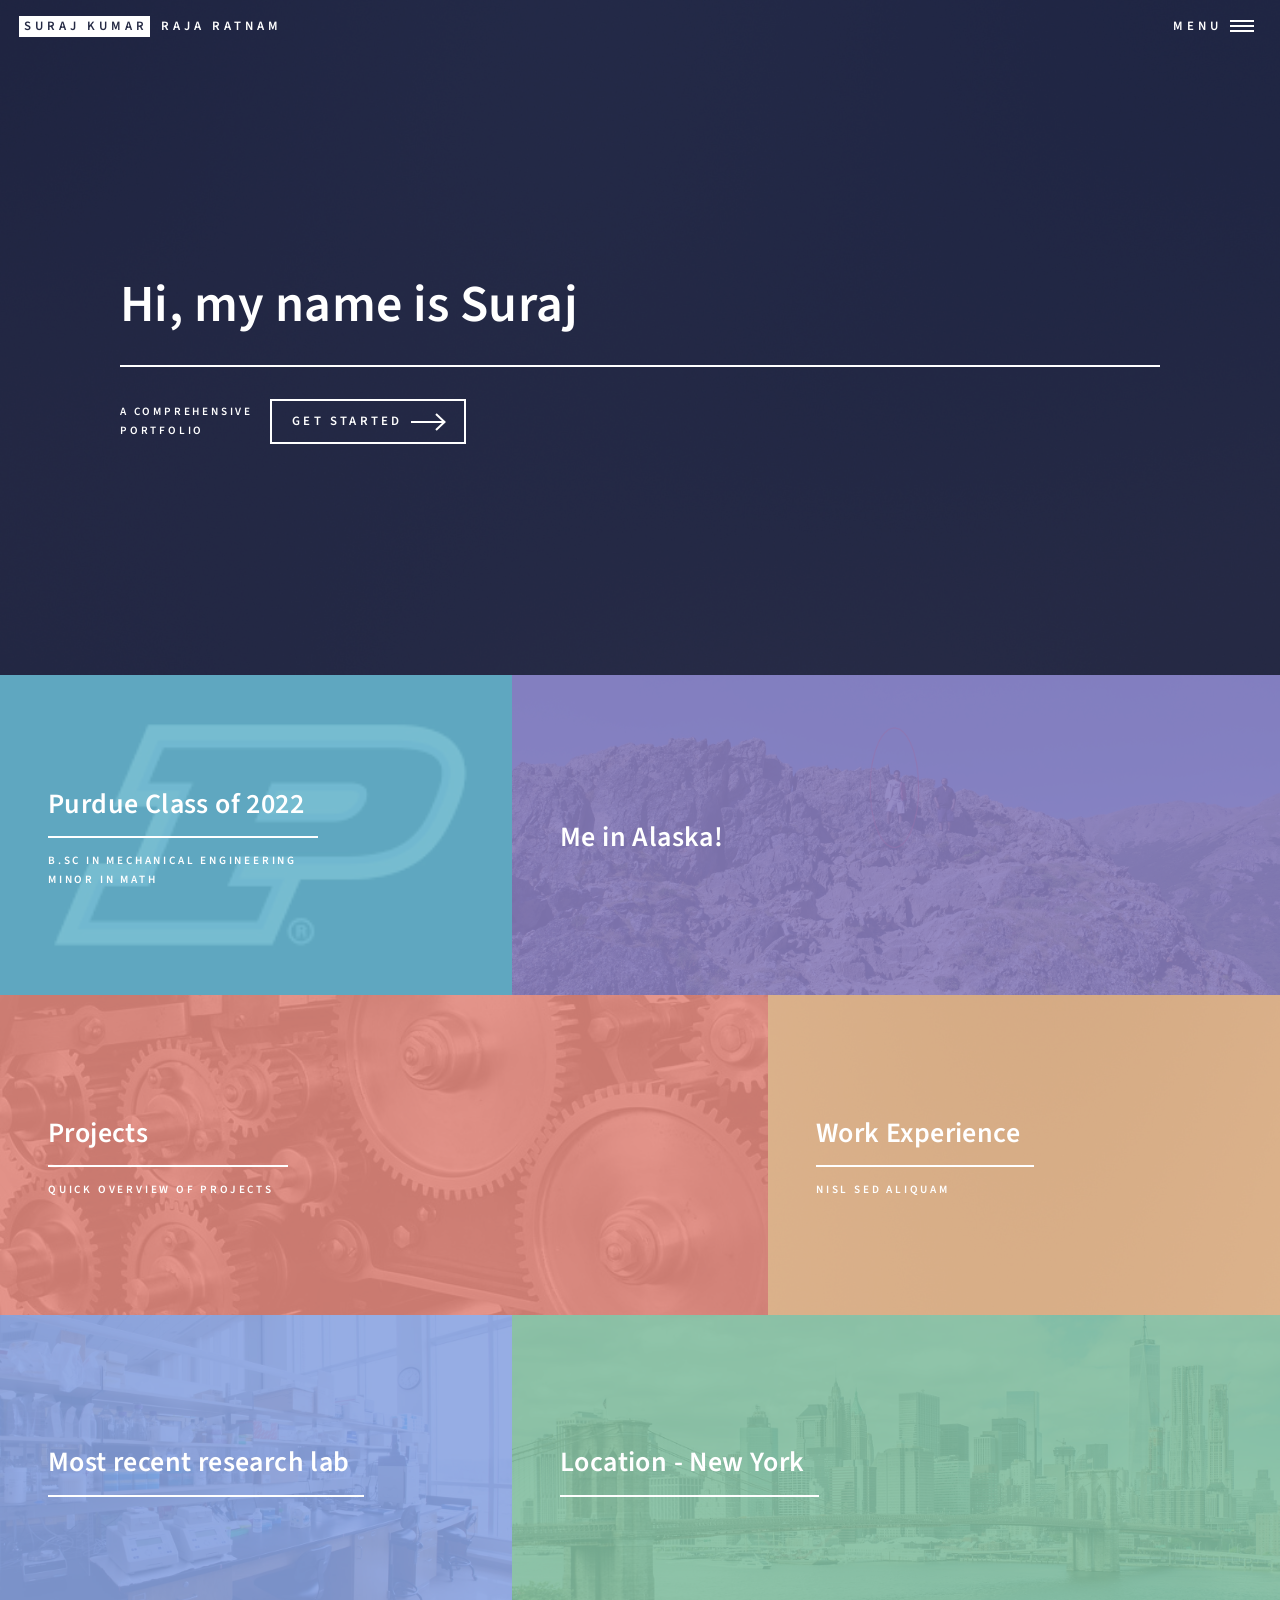
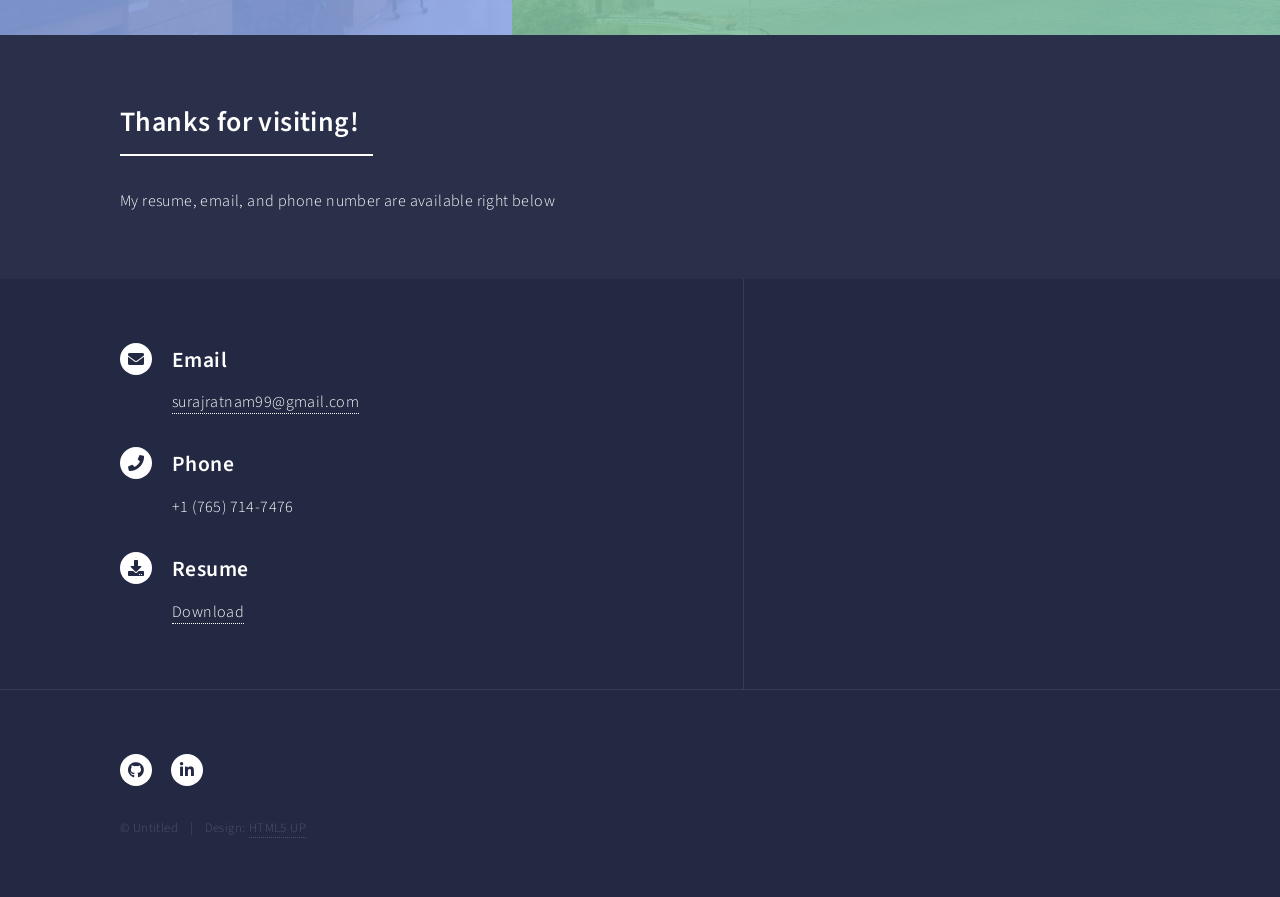
==== commit 740f1b14: "basic is done Now we only need to work on the projects and work experience webpages" ====
--- a/index.html
+++ b/index.html
@@ -6,7 +6,7 @@
 -->
 <html>
 	<head>
-		<title>Forty by HTML5 UP</title>
+		<title>Suraj's Portfolio</title>
 		<meta charset="utf-8" />
 		<meta name="viewport" content="width=device-width, initial-scale=1, user-scalable=no" />
 		<link rel="stylesheet" href="assets/css/main.css" />
@@ -19,7 +19,7 @@
 
 				<!-- Header -->
 					<header id="header" class="alt">
-						<a href="index.html" class="logo"><strong>Forty</strong> <span>by HTML5 UP</span></a>
+						<a href="index.html" class="logo"><strong>Suraj Kumar</strong> <span>Raja Ratnam</span></a>
 						<nav>
 							<a href="#menu">Menu</a>
 						</nav>
@@ -27,9 +27,9 @@
 
 				<!-- Menu -->
 					<nav id="menu">
-						<ul class="links">
+						<ul class="links"> <!-- Control the menu-->
 							<li><a href="index.html">Home</a></li>
-							<li><a href="landing.html">Landing</a></li>
+							<li><a href="landing.html">Projects</a></li>
 							<li><a href="generic.html">Generic</a></li>
 							<li><a href="elements.html">Elements</a></li>
 						</ul>
@@ -43,11 +43,11 @@
 					<section id="banner" class="major">
 						<div class="inner">
 							<header class="major">
-								<h1>Hi, my name is Forty</h1>
+								<h1>Hi, my name is Suraj</h1>
 							</header>
 							<div class="content">
-								<p>A responsive site template designed by HTML5 UP<br />
-								and released under the Creative Commons.</p>
+								<p>A Comprehensive<br />
+								Portfolio</p>
 								<ul class="actions">
 									<li><a href="#one" class="button next scrolly">Get Started</a></li>
 								</ul>
@@ -60,58 +60,67 @@
 
 						<!-- One -->
 							<section id="one" class="tiles">
-								<article>
-									<span class="image">
-										<img src="images/pic01.jpg" alt="" />
-									</span>
-									<header class="major">
-										<h3><a href="landing.html" class="link">Aliquam</a></h3>
-										<p>Ipsum dolor sit amet</p>
-									</header>
-								</article>
-								<article>
-									<span class="image">
-										<img src="images/pic02.jpg" alt="" />
-									</span>
-									<header class="major">
-										<h3><a href="landing.html" class="link">Tempus</a></h3>
-										<p>feugiat amet tempus</p>
-									</header>
-								</article>
-								<article>
-									<span class="image">
-										<img src="images/pic03.jpg" alt="" />
-									</span>
-									<header class="major">
-										<h3><a href="landing.html" class="link">Magna</a></h3>
-										<p>Lorem etiam nullam</p>
-									</header>
-								</article>
+								<!-- Put Purdue logo, and the major and minor -->
+								<article>
+									<span class="image">
+										<img src="images/purdue.png" alt="" />
+									</span>
+									<header class="major">
+										<h3>Purdue Class of 2022</h3>
+										<p>B.Sc in Mechanical Engineering</p>
+										<p>Minor in Math</p>
+									</header>
+								</article>
+
+								
+								<article> <!-- Put a face picture of myself DONE-->
+									<span class="image">
+										<img src="images/face.jpg" alt="" />
+									</span>
+									<header>
+										<h2>Me in Alaska!</h2>
+									</header>
+								</article>
+
+								<!-- Projects that I have worked on -->
+								<article>
+									<span class="image">
+										<img src="images/gears.jpg" alt="" />
+									</span>
+									<header class="major">
+										<h3><a href="landing.html" class="link">Projects</a></h3>
+										<p>Quick Overview of Projects</p>
+									</header>
+								</article>
+
+								<!-- Companies that I have worked for (Work Experience)-->
 								<article>
 									<span class="image">
 										<img src="images/pic04.jpg" alt="" />
 									</span>
 									<header class="major">
-										<h3><a href="landing.html" class="link">Ipsum</a></h3>
+										<h3><a href="landing.html" class="link">Work Experience</a></h3>
 										<p>Nisl sed aliquam</p>
 									</header>
 								</article>
-								<article>
-									<span class="image">
-										<img src="images/pic05.jpg" alt="" />
-									</span>
-									<header class="major">
-										<h3><a href="landing.html" class="link">Consequat</a></h3>
-										<p>Ipsum dolor sit amet</p>
-									</header>
-								</article>
-								<article>
-									<span class="image">
-										<img src="images/pic06.jpg" alt="" />
-									</span>
-									<header class="major">
-										<h3><a href="landing.html" class="link">Etiam</a></h3>
-										<p>Feugiat amet tempus</p>
+
+
+								<article> <!--Put in specere link-->
+									<span class="image">
+										<img src="images/r_lab.jpg" alt="" />
+									</span>
+									<header class="major">
+										<h3><a href="https://www.specere.org/people#:~:text=Aerospace%20Systems%0ALinkedin%20%E2%87%A2-,SURAJ%20KUMAR%20RAJA%20RATNAM,-Project%3A%20Polaritonic" class="link">Most recent research lab</a></h3>
+									</header>
+								</article>
+
+
+								<article>
+									<span class="image">
+										<img src="images/new_york.jpg" alt="" />
+									</span>
+									<header class="major">
+										<h3><a>Location - New York</a></h3>
 									</header>
 								</article>
 							</section>
@@ -120,77 +129,74 @@
 							<section id="two">
 								<div class="inner">
 									<header class="major">
-										<h2>Massa libero</h2>
-									</header>
-									<p>Nullam et orci eu lorem consequat tincidunt vivamus et sagittis libero. Mauris aliquet magna magna sed nunc rhoncus pharetra. Pellentesque condimentum sem. In efficitur ligula tate urna. Maecenas laoreet massa vel lacinia pellentesque lorem ipsum dolor. Nullam et orci eu lorem consequat tincidunt. Vivamus et sagittis libero. Mauris aliquet magna magna sed nunc rhoncus amet pharetra et feugiat tempus.</p>
-									<ul class="actions">
+										<h2>Thanks for visiting!</h2>
+									</header>
+									<p>My resume, email, and phone number are available right below</p>
+									<!--<ul class="actions">
 										<li><a href="landing.html" class="button next">Get Started</a></li>
-									</ul>
+									</ul>-->
 								</div>
 							</section>
 
 					</div>
 
 				<!-- Contact -->
-					<section id="contact">
-						<div class="inner">
+				<section id="contact">
+					<div class="inner">
+						<!--<section>
+							<form method="post" action="#">
+								<div class="fields">
+									<div class="field half">
+										<label for="name">Name</label>
+										<input type="text" name="name" id="name" />
+									</div>
+									<div class="field half">
+										<label for="email">Email</label>
+										<input type="text" name="email" id="email" />
+									</div>
+									<div class="field">
+										<label for="message">Message</label>
+										<textarea name="message" id="message" rows="6"></textarea>
+									</div>
+								</div>
+								<ul class="actions">
+									<li><input type="submit" value="Send Message" class="primary" /></li>
+									<li><input type="reset" value="Clear" /></li>
+								</ul>
+							</form>
+						</section>-->
+
+						<section class="vert-split">
 							<section>
-								<form method="post" action="#">
-									<div class="fields">
-										<div class="field half">
-											<label for="name">Name</label>
-											<input type="text" name="name" id="name" />
-										</div>
-										<div class="field half">
-											<label for="email">Email</label>
-											<input type="text" name="email" id="email" />
-										</div>
-										<div class="field">
-											<label for="message">Message</label>
-											<textarea name="message" id="message" rows="6"></textarea>
-										</div>
-									</div>
-									<ul class="actions">
-										<li><input type="submit" value="Send Message" class="primary" /></li>
-										<li><input type="reset" value="Clear" /></li>
-									</ul>
-								</form>
-							</section>
-							<section class="split">
-								<section>
-									<div class="contact-method">
-										<span class="icon solid alt fa-envelope"></span>
-										<h3>Email</h3>
-										<a href="#">information@untitled.tld</a>
-									</div>
-								</section>
-								<section>
-									<div class="contact-method">
-										<span class="icon solid alt fa-phone"></span>
-										<h3>Phone</h3>
-										<span>(000) 000-0000 x12387</span>
-									</div>
-								</section>
-								<section>
-									<div class="contact-method">
-										<span class="icon solid alt fa-home"></span>
-										<h3>Address</h3>
-										<span>1234 Somewhere Road #5432<br />
-										Nashville, TN 00000<br />
-										United States of America</span>
-									</div>
-								</section>
-							</section>
-						</div>
-					</section>
+								<div class="contact-method">
+									<span class="icon solid alt fa-envelope"></span>
+									<h3>Email</h3>
+									<a href="mailto:surajratnam99@gmail.com">surajratnam99@gmail.com</a>
+								</div>
+							</section>
+							<section>
+								<div class="contact-method">
+									<span class="icon solid alt fa-phone"></span>
+									<h3>Phone</h3>
+									<span>+1 (765) 714-7476</span>
+								</div>
+							</section>
+							<section>
+								<div class = "contact-method">
+									<i class="icon solid alt fa-download"></i>
+									<h3>Resume</h3>
+									<a href="SurajKumar_resume.pdf" download="SurajKumar_resume">Download</a>
+								</div>
+							</section>
+							
+						</section>
+					</div>
+				</section>
 
 				<!-- Footer -->
 					<footer id="footer">
 						<div class="inner">
 							<ul class="icons">
-								<li><a href="#" class="icon brands alt fa-twitter"><span class="label">Twitter</span></a></li>
-								<li><a href="#" class="icon brands alt fa-facebook-f"><span class="label">Facebook</span></a></li>
-								<li><a href="#" class="icon brands alt fa-instagram"><span class="label">Instagram</span></a></li>
 								<li><a href="#" class="icon brands alt fa-github"><span class="label">GitHub</span></a></li>
 								<li><a href="#" class="icon brands alt fa-linkedin-in"><span class="label">LinkedIn</span></a></li>
 							</ul>
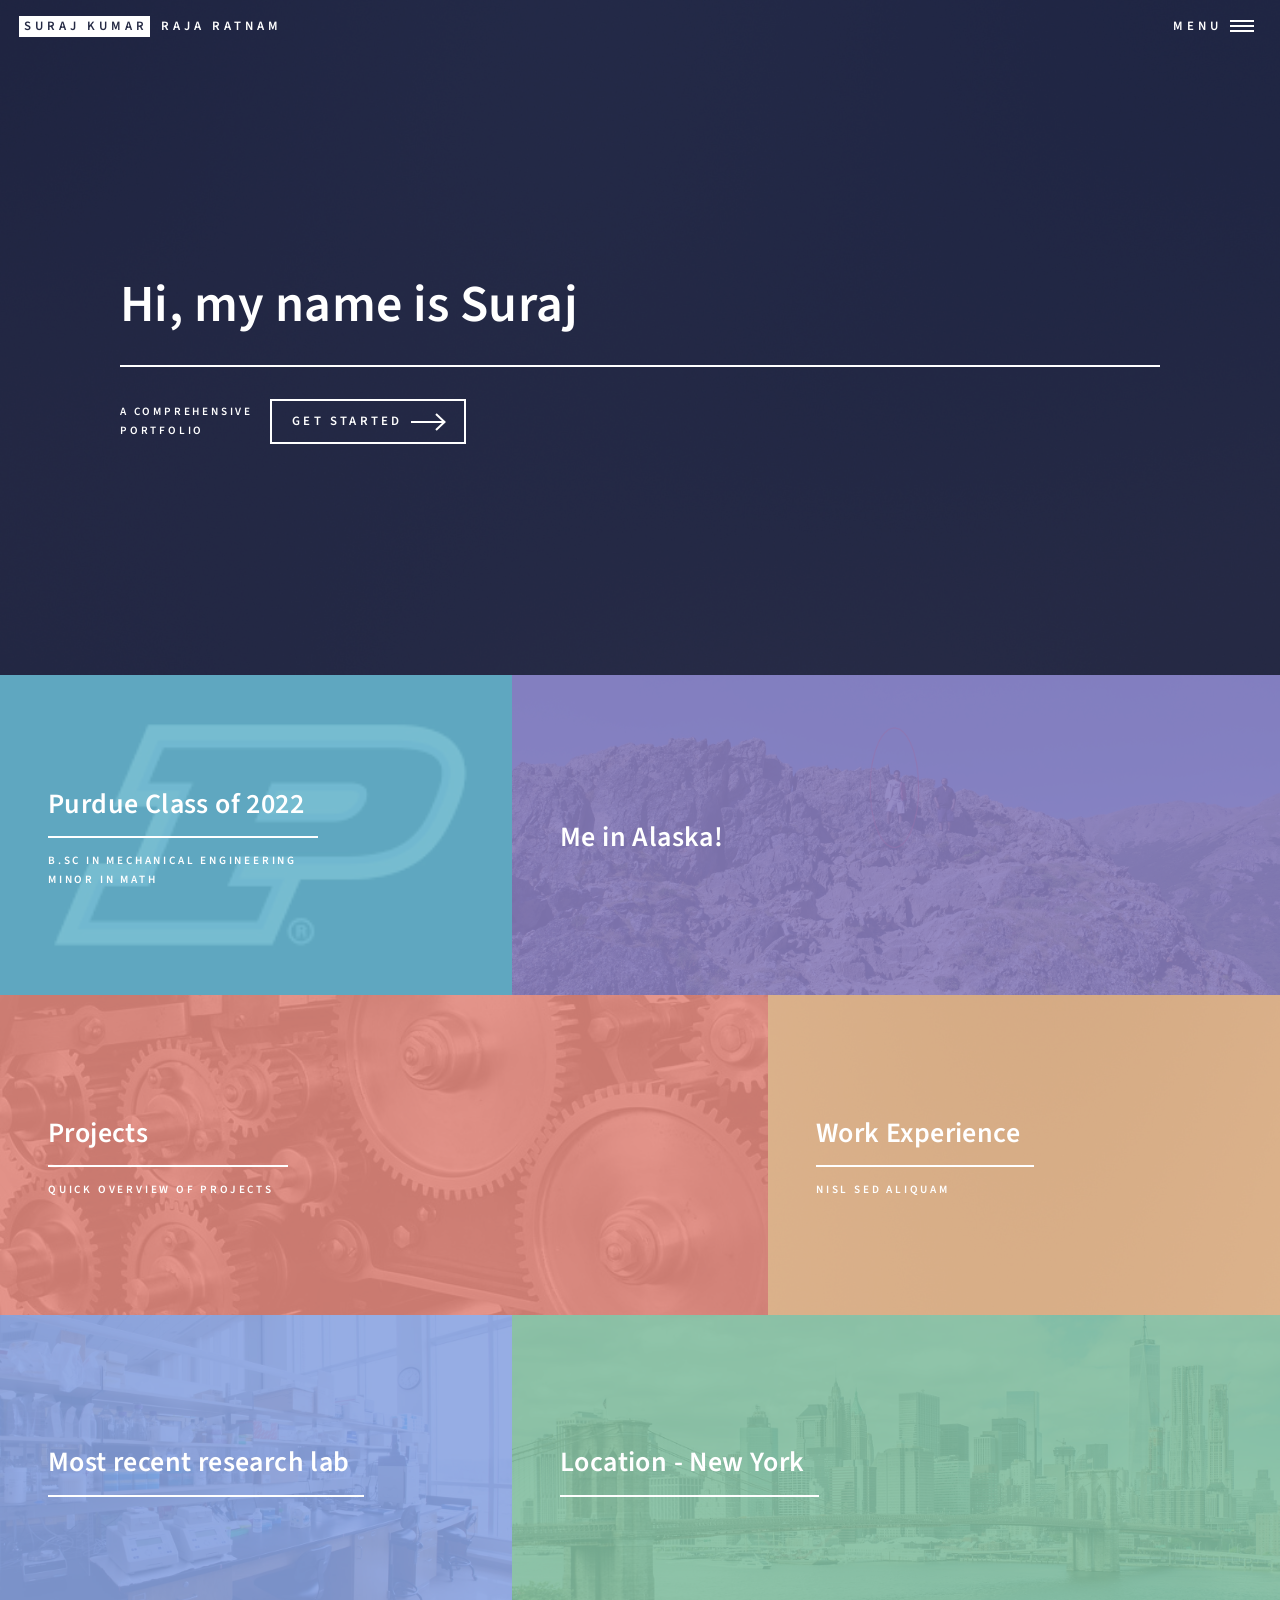
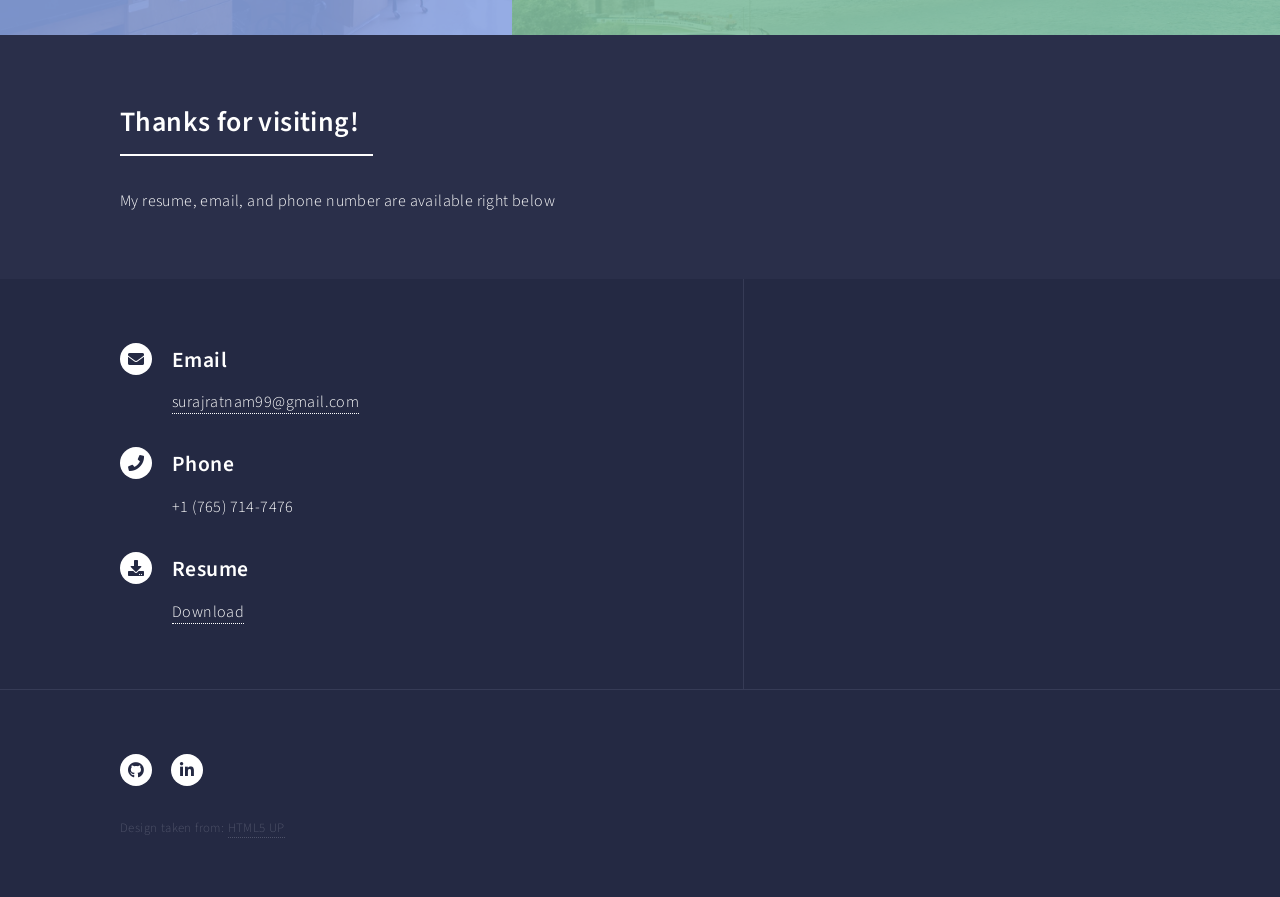
==== commit 3d8263db: "Update index.html" ====
--- a/index.html
+++ b/index.html
@@ -201,7 +201,7 @@
 								<li><a href="#" class="icon brands alt fa-linkedin-in"><span class="label">LinkedIn</span></a></li>
 							</ul>
 							<ul class="copyright">
-								<li>&copy; Untitled</li><li>Design: <a href="https://html5up.net">HTML5 UP</a></li>
+								<li>Design taken from: <a href="https://html5up.net">HTML5 UP</a></li>
 							</ul>
 						</div>
 					</footer>
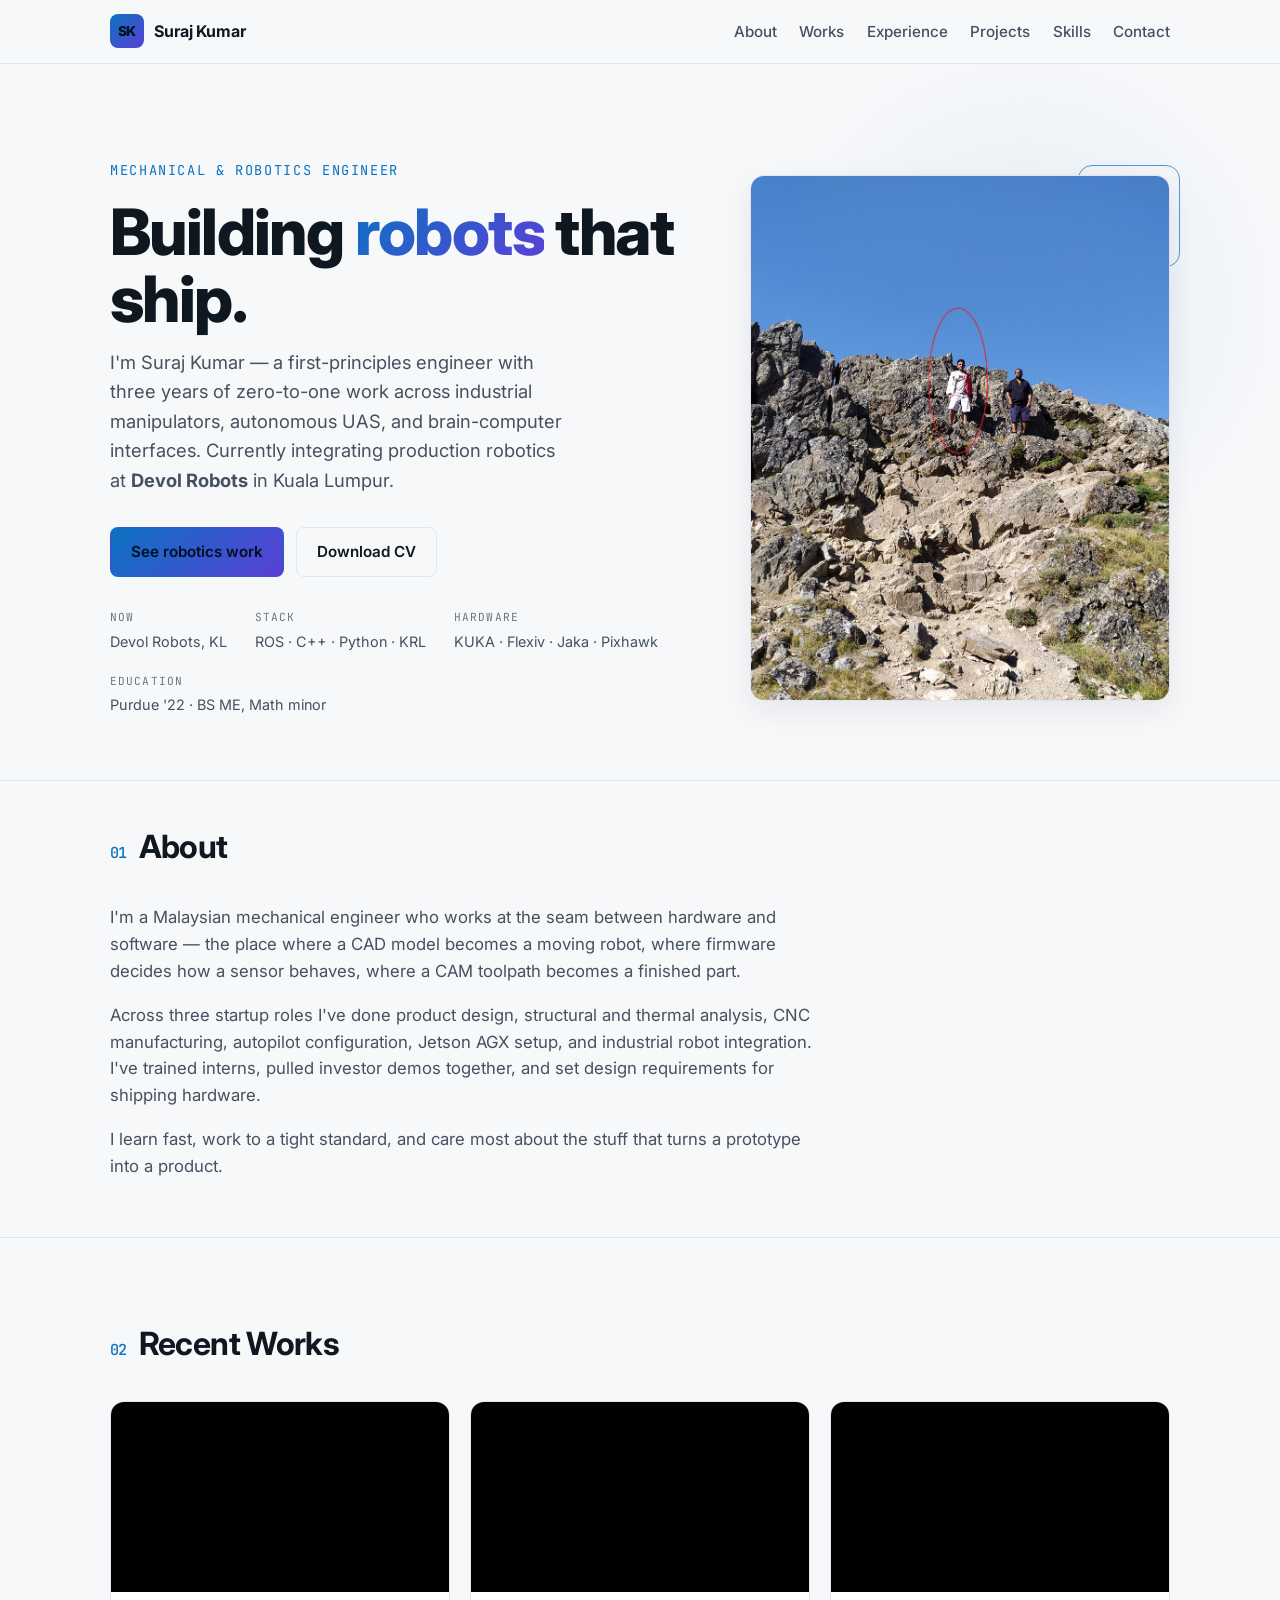
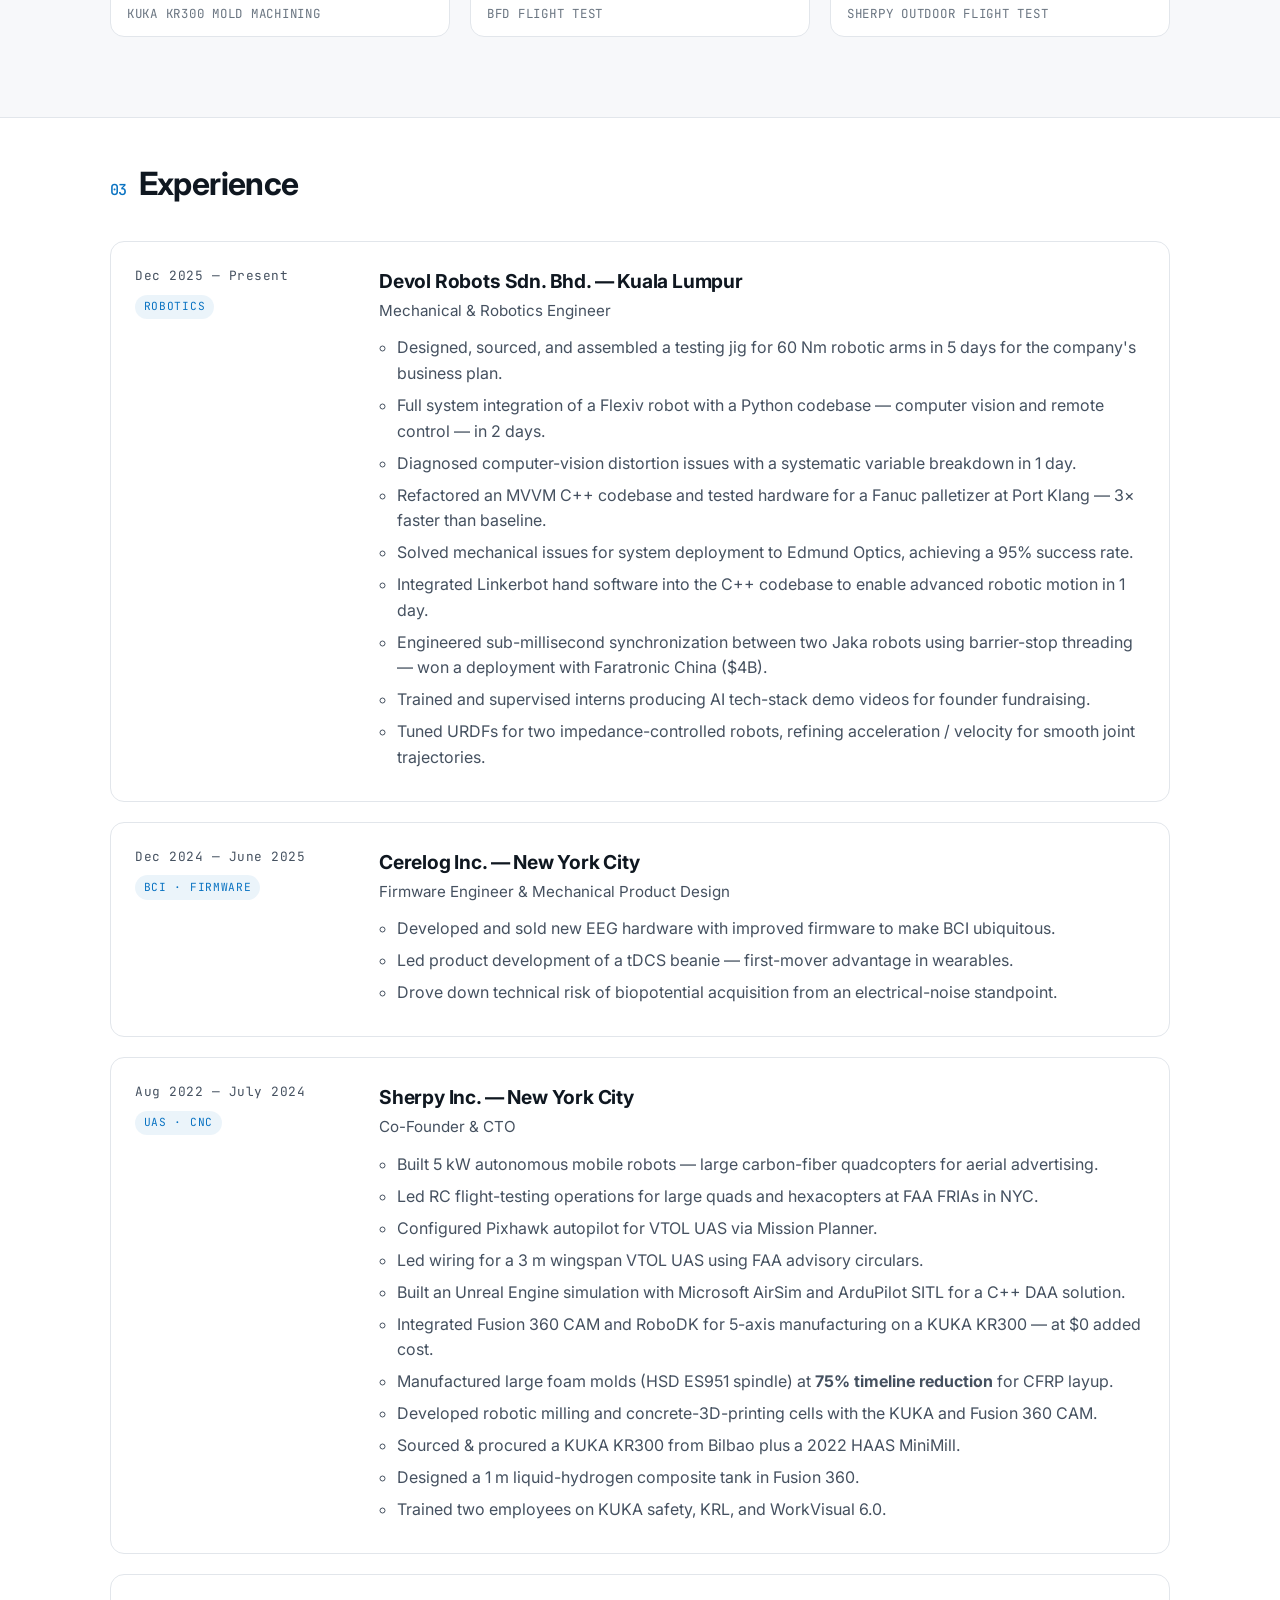
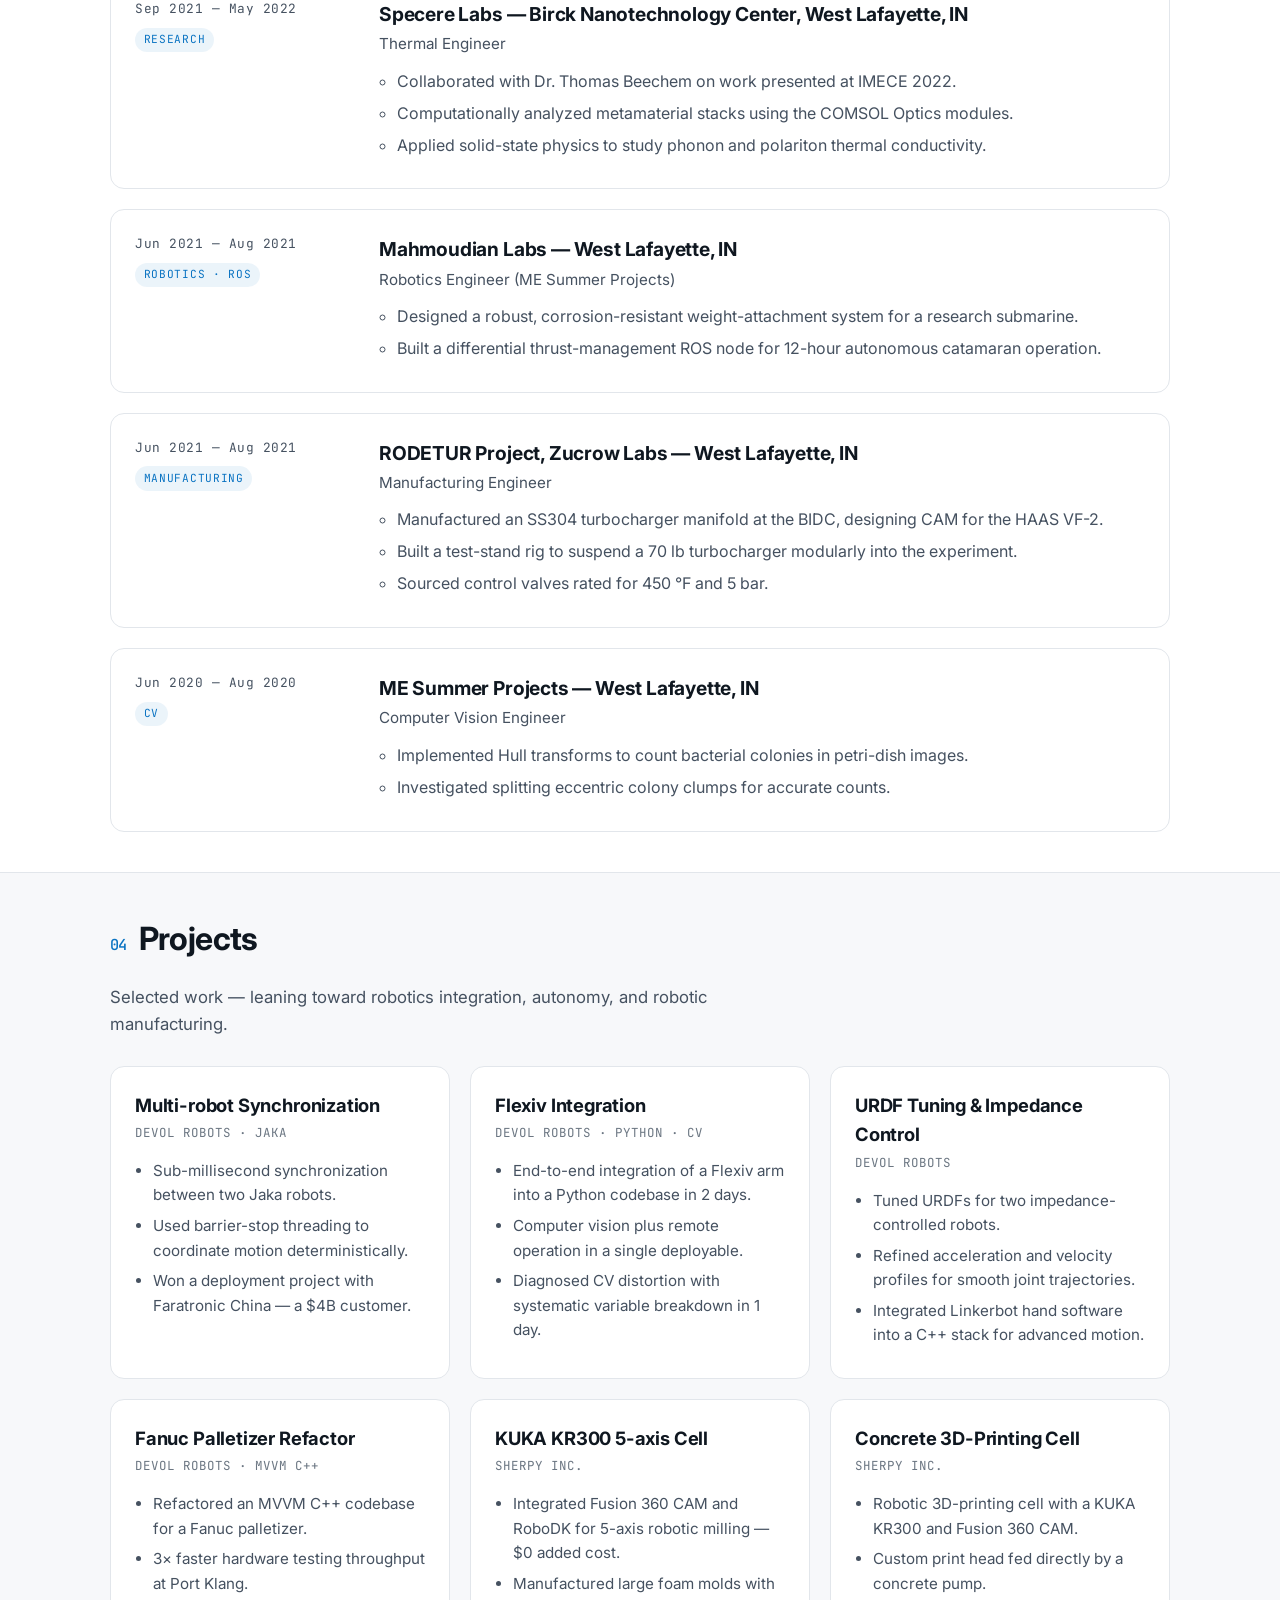
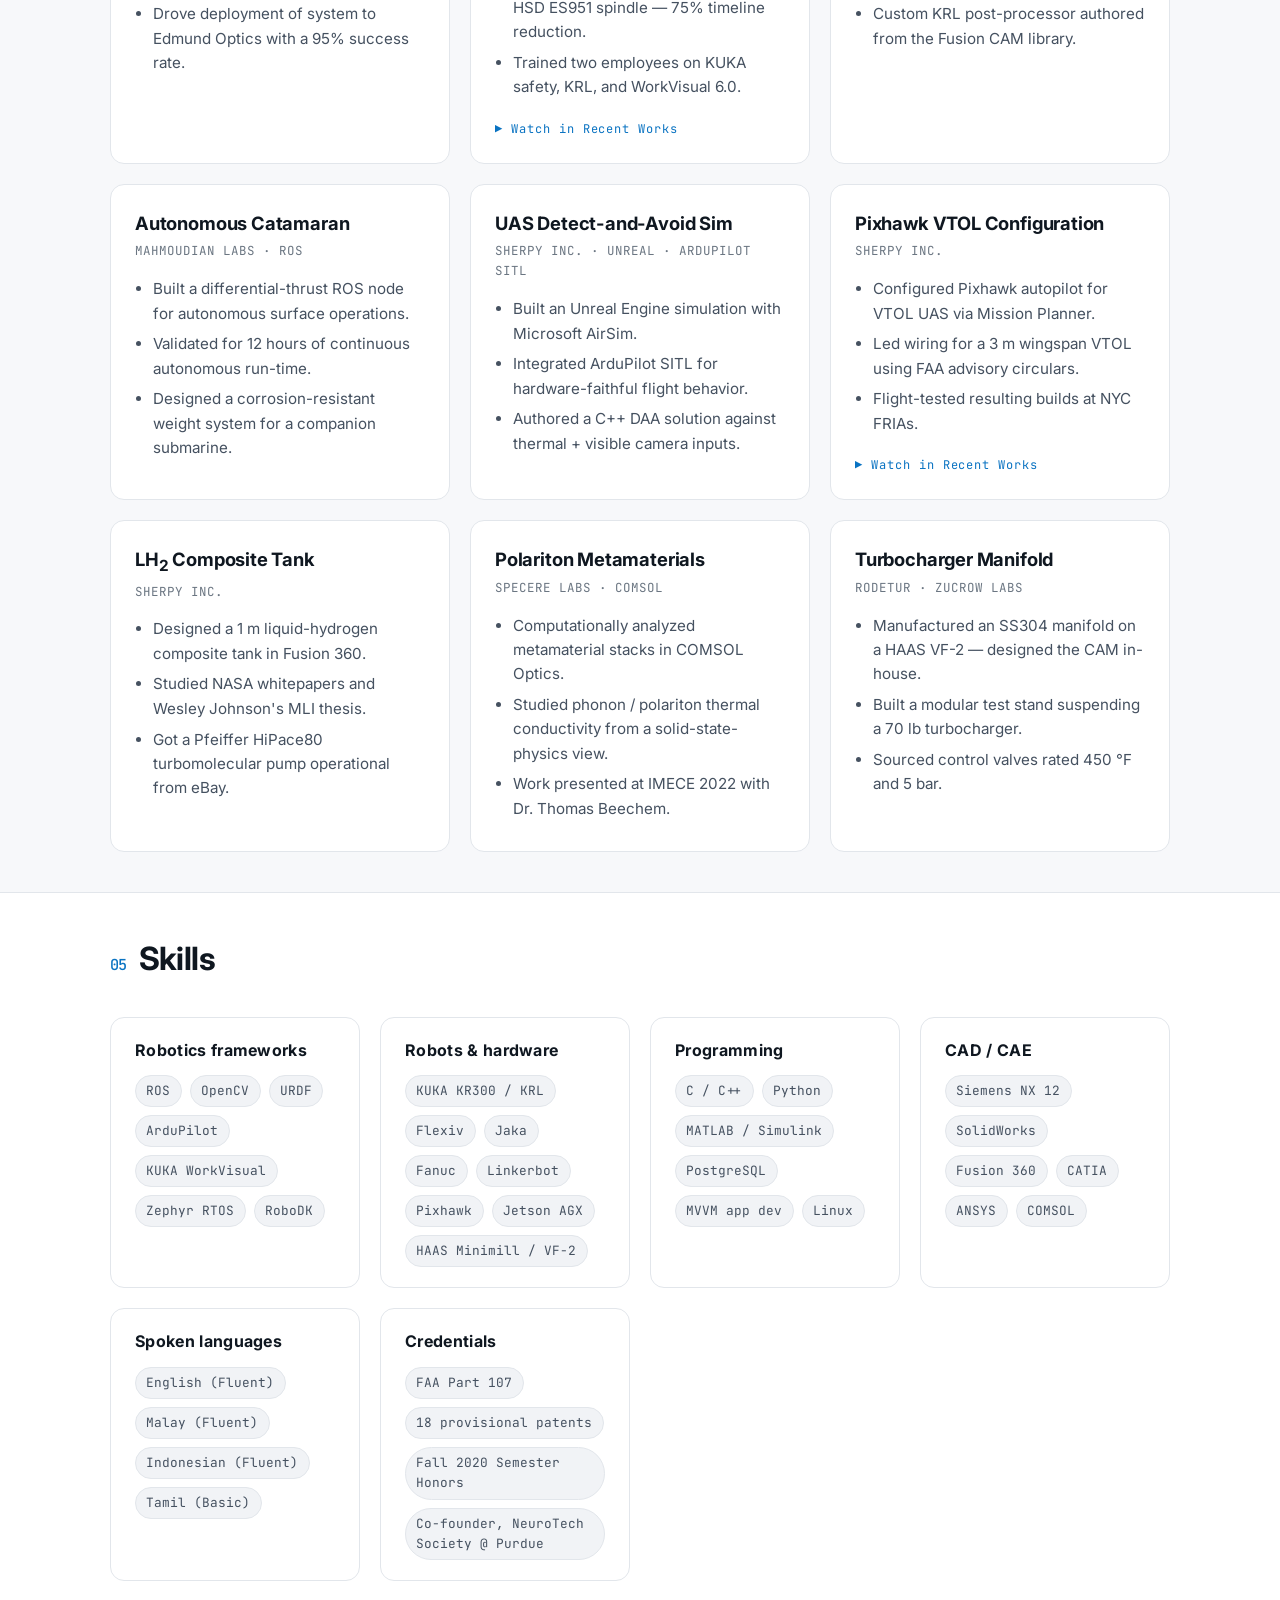
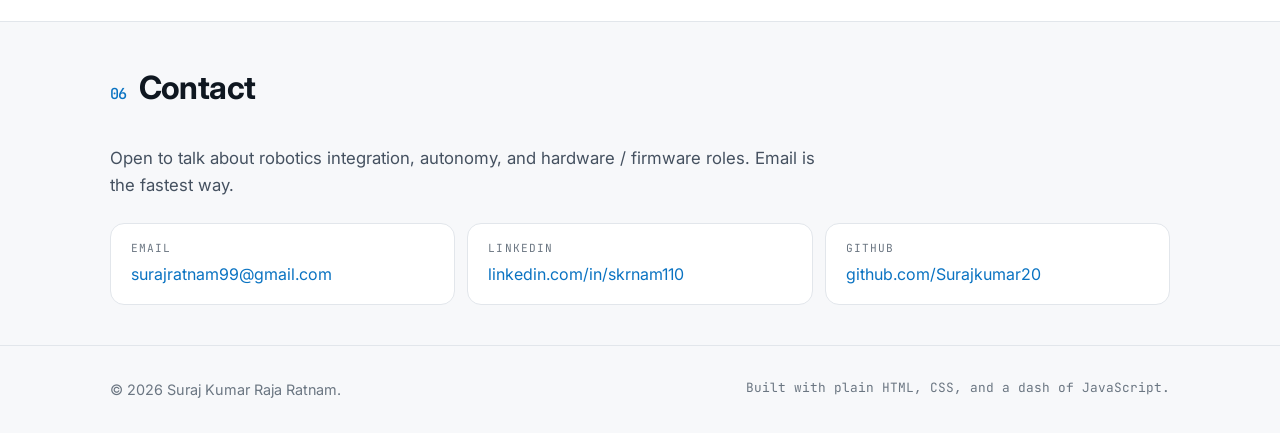
==== commit a14674fe: "refactor with claude, using basic CDN because github cannot store the videos. Youtube error ongoing" ====
--- a/index.html
+++ b/index.html
@@ -1,221 +1,488 @@
-<!DOCTYPE HTML>
-<!--
-	Forty by HTML5 UP
-	html5up.net | @ajlkn
-	Free for personal and commercial use under the CCA 3.0 license (html5up.net/license)
--->
-<html>
-	<head>
-		<title>Suraj's Portfolio</title>
-		<meta charset="utf-8" />
-		<meta name="viewport" content="width=device-width, initial-scale=1, user-scalable=no" />
-		<link rel="stylesheet" href="assets/css/main.css" />
-		<noscript><link rel="stylesheet" href="assets/css/noscript.css" /></noscript>
-	</head>
-	<body class="is-preload">
-
-		<!-- Wrapper -->
-			<div id="wrapper">
-
-				<!-- Header -->
-					<header id="header" class="alt">
-						<a href="index.html" class="logo"><strong>Suraj Kumar</strong> <span>Raja Ratnam</span></a>
-						<nav>
-							<a href="#menu">Menu</a>
-						</nav>
-					</header>
-
-				<!-- Menu -->
-					<nav id="menu">
-						<ul class="links"> <!-- Control the menu-->
-							<li><a href="index.html">Home</a></li>
-							<li><a href="landing.html">Projects</a></li>
-							<li><a href="generic.html">Generic</a></li>
-							<li><a href="elements.html">Elements</a></li>
-						</ul>
-						<ul class="actions stacked">
-							<li><a href="#" class="button primary fit">Get Started</a></li>
-							<li><a href="#" class="button fit">Log In</a></li>
-						</ul>
-					</nav>
-
-				<!-- Banner -->
-					<section id="banner" class="major">
-						<div class="inner">
-							<header class="major">
-								<h1>Hi, my name is Suraj</h1>
-							</header>
-							<div class="content">
-								<p>A Comprehensive<br />
-								Portfolio</p>
-								<ul class="actions">
-									<li><a href="#one" class="button next scrolly">Get Started</a></li>
-								</ul>
-							</div>
-						</div>
-					</section>
-
-				<!-- Main -->
-					<div id="main">
-
-						<!-- One -->
-							<section id="one" class="tiles">
-								<!-- Put Purdue logo, and the major and minor -->
-								<article>
-									<span class="image">
-										<img src="images/purdue.png" alt="" />
-									</span>
-									<header class="major">
-										<h3>Purdue Class of 2022</h3>
-										<p>B.Sc in Mechanical Engineering</p>
-										<p>Minor in Math</p>
-									</header>
-								</article>
-
-								
-								<article> <!-- Put a face picture of myself DONE-->
-									<span class="image">
-										<img src="images/face.jpg" alt="" />
-									</span>
-									<header>
-										<h2>Me in Alaska!</h2>
-									</header>
-								</article>
-
-								<!-- Projects that I have worked on -->
-								<article>
-									<span class="image">
-										<img src="images/gears.jpg" alt="" />
-									</span>
-									<header class="major">
-										<h3><a href="landing.html" class="link">Projects</a></h3>
-										<p>Quick Overview of Projects</p>
-									</header>
-								</article>
-
-								<!-- Companies that I have worked for (Work Experience)-->
-								<article>
-									<span class="image">
-										<img src="images/pic04.jpg" alt="" />
-									</span>
-									<header class="major">
-										<h3><a href="landing.html" class="link">Work Experience</a></h3>
-										<p>Nisl sed aliquam</p>
-									</header>
-								</article>
-
-
-								<article> <!--Put in specere link-->
-									<span class="image">
-										<img src="images/r_lab.jpg" alt="" />
-									</span>
-									<header class="major">
-										<h3><a href="https://www.specere.org/people#:~:text=Aerospace%20Systems%0ALinkedin%20%E2%87%A2-,SURAJ%20KUMAR%20RAJA%20RATNAM,-Project%3A%20Polaritonic" class="link">Most recent research lab</a></h3>
-									</header>
-								</article>
-
-
-								<article>
-									<span class="image">
-										<img src="images/new_york.jpg" alt="" />
-									</span>
-									<header class="major">
-										<h3><a>Location - New York</a></h3>
-									</header>
-								</article>
-							</section>
-
-						<!-- Two -->
-							<section id="two">
-								<div class="inner">
-									<header class="major">
-										<h2>Thanks for visiting!</h2>
-									</header>
-									<p>My resume, email, and phone number are available right below</p>
-									<!--<ul class="actions">
-										<li><a href="landing.html" class="button next">Get Started</a></li>
-									</ul>-->
-								</div>
-							</section>
-
-					</div>
-
-				<!-- Contact -->
-				<section id="contact">
-					<div class="inner">
-						<!--<section>
-							<form method="post" action="#">
-								<div class="fields">
-									<div class="field half">
-										<label for="name">Name</label>
-										<input type="text" name="name" id="name" />
-									</div>
-									<div class="field half">
-										<label for="email">Email</label>
-										<input type="text" name="email" id="email" />
-									</div>
-									<div class="field">
-										<label for="message">Message</label>
-										<textarea name="message" id="message" rows="6"></textarea>
-									</div>
-								</div>
-								<ul class="actions">
-									<li><input type="submit" value="Send Message" class="primary" /></li>
-									<li><input type="reset" value="Clear" /></li>
-								</ul>
-							</form>
-						</section>-->
-
-						<section class="vert-split">
-							<section>
-								<div class="contact-method">
-									<span class="icon solid alt fa-envelope"></span>
-									<h3>Email</h3>
-									<a href="mailto:surajratnam99@gmail.com">surajratnam99@gmail.com</a>
-								</div>
-							</section>
-							<section>
-								<div class="contact-method">
-									<span class="icon solid alt fa-phone"></span>
-									<h3>Phone</h3>
-									<span>+1 (765) 714-7476</span>
-								</div>
-							</section>
-							<section>
-								<div class = "contact-method">
-									<i class="icon solid alt fa-download"></i>
-									<h3>Resume</h3>
-									<a href="SurajKumar_resume.pdf" download="SurajKumar_resume">Download</a>
-								</div>
-							</section>
-							
-						</section>
-					</div>
-				</section>
-
-				<!-- Footer -->
-					<footer id="footer">
-						<div class="inner">
-							<ul class="icons">
-								<li><a href="#" class="icon brands alt fa-github"><span class="label">GitHub</span></a></li>
-								<li><a href="#" class="icon brands alt fa-linkedin-in"><span class="label">LinkedIn</span></a></li>
-							</ul>
-							<ul class="copyright">
-								<li>Design taken from: <a href="https://html5up.net">HTML5 UP</a></li>
-							</ul>
-						</div>
-					</footer>
-
-			</div>
-
-		<!-- Scripts -->
-			<script src="assets/js/jquery.min.js"></script>
-			<script src="assets/js/jquery.scrolly.min.js"></script>
-			<script src="assets/js/jquery.scrollex.min.js"></script>
-			<script src="assets/js/browser.min.js"></script>
-			<script src="assets/js/breakpoints.min.js"></script>
-			<script src="assets/js/util.js"></script>
-			<script src="assets/js/main.js"></script>
-
-	</body>
-</html>+<!doctype html>
+<html lang="en">
+<head>
+  <meta charset="utf-8" />
+  <meta name="viewport" content="width=device-width, initial-scale=1" />
+  <meta name="color-scheme" content="dark light" />
+  <meta name="description" content="Suraj Kumar Raja Ratnam — Mechanical & Robotics Engineer. Industrial robot integration, autonomous systems, BCI firmware, CNC manufacturing." />
+  <title>Suraj Kumar — Mechanical & Robotics Engineer</title>
+  <link rel="preconnect" href="https://fonts.googleapis.com" />
+  <link rel="preconnect" href="https://fonts.gstatic.com" crossorigin />
+  <link rel="stylesheet" href="https://fonts.googleapis.com/css2?family=Inter:wght@300;400;500;600;700;800&family=JetBrains+Mono:wght@400;500&display=swap" />
+  <link rel="stylesheet" href="css/styles.css" />
+</head>
+<body>
+  <a class="skip-link" href="#main">Skip to content</a>
+
+  <header class="site-header" id="top">
+    <div class="container nav">
+      <a class="brand" href="#top">
+        <span class="brand-mark">SK</span>
+        <span class="brand-name">Suraj Kumar</span>
+      </a>
+      <nav aria-label="Primary">
+        <button class="nav-toggle" aria-expanded="false" aria-controls="nav-list">
+          <span class="nav-toggle-bar"></span>
+          <span class="visually-hidden">Toggle menu</span>
+        </button>
+        <ul id="nav-list" class="nav-list">
+          <li><a href="#about">About</a></li>
+          <li><a href="#works">Works</a></li>
+          <li><a href="#experience">Experience</a></li>
+          <li><a href="#projects">Projects</a></li>
+          <li><a href="#skills">Skills</a></li>
+          <li><a href="#contact">Contact</a></li>
+        </ul>
+      </nav>
+    </div>
+  </header>
+
+  <main id="main">
+    <section class="hero">
+      <div class="container hero-grid">
+        <div class="hero-copy">
+          <p class="eyebrow">Mechanical & Robotics Engineer</p>
+          <h1>
+            Building <span class="accent">robots</span> that ship.
+          </h1>
+          <p class="lede">
+            I'm Suraj Kumar — a first-principles engineer with three years of
+            zero-to-one work across industrial manipulators, autonomous UAS,
+            and brain-computer interfaces. Currently integrating production
+            robotics at <strong>Devol Robots</strong> in Kuala Lumpur.
+          </p>
+          <div class="cta-row">
+            <a class="btn btn-primary" href="#projects">See robotics work</a>
+            <a class="btn btn-ghost" href="suraj-kumar-cv.pdf" download>Download CV</a>
+          </div>
+          <ul class="meta-row" role="list">
+            <li><span class="meta-label">Now</span> Devol Robots, KL</li>
+            <li><span class="meta-label">Stack</span> ROS · C++ · Python · KRL</li>
+            <li><span class="meta-label">Hardware</span> KUKA · Flexiv · Jaka · Pixhawk</li>
+            <li><span class="meta-label">Education</span> Purdue '22 · BS ME, Math minor</li>
+          </ul>
+        </div>
+        <figure class="hero-figure">
+          <img src="images/face.jpg" alt="Portrait of Suraj Kumar" loading="eager" />
+        </figure>
+      </div>
+    </section>
+
+    <section id="about" class="section">
+      <div class="container">
+        <h2 class="section-title"><span class="section-num">01</span> About</h2>
+        <div class="prose">
+          <p>
+            I'm a Malaysian mechanical engineer who works at the seam between
+            hardware and software — the place where a CAD model becomes a
+            moving robot, where firmware decides how a sensor behaves, where a
+            CAM toolpath becomes a finished part.
+          </p>
+          <p>
+            Across three startup roles I've done product design, structural
+            and thermal analysis, CNC manufacturing, autopilot configuration,
+            Jetson AGX setup, and industrial robot integration. I've trained
+            interns, pulled investor demos together, and set design
+            requirements for shipping hardware.
+          </p>
+          <p>
+            I learn fast, work to a tight standard, and care most about the
+            stuff that turns a prototype into a product.
+          </p>
+        </div>
+      </div>
+    </section>
+
+    <section id="works" class="section">
+      <div class="container">
+        <h2 class="section-title"><span class="section-num">02</span> Recent Works</h2>
+        <!-- Cards rendered by js/main.js — drop YouTube URLs into the
+             RECENT_WORKS array there. IDs (video-kuka / video-bfd / video-sherpy)
+             are referenced by the project-card link map below. -->
+        <div class="video-row" id="video-row"></div>
+      </div>
+    </section>
+
+    <section id="experience" class="section section-alt">
+      <div class="container">
+        <h2 class="section-title"><span class="section-num">03</span> Experience</h2>
+        <ol class="timeline" role="list">
+
+          <li class="timeline-item">
+            <div class="timeline-meta">
+              <span class="timeline-date">Dec 2025 — Present</span>
+              <span class="timeline-tag">Robotics</span>
+            </div>
+            <div class="timeline-body">
+              <h3>Devol Robots Sdn. Bhd. — Kuala Lumpur</h3>
+              <p class="timeline-role">Mechanical & Robotics Engineer</p>
+              <ul>
+                <li>Designed, sourced, and assembled a testing jig for 60 Nm robotic arms in 5 days for the company's business plan.</li>
+                <li>Full system integration of a Flexiv robot with a Python codebase — computer vision and remote control — in 2 days.</li>
+                <li>Diagnosed computer-vision distortion issues with a systematic variable breakdown in 1 day.</li>
+                <li>Refactored an MVVM C++ codebase and tested hardware for a Fanuc palletizer at Port Klang — 3× faster than baseline.</li>
+                <li>Solved mechanical issues for system deployment to Edmund Optics, achieving a 95% success rate.</li>
+                <li>Integrated Linkerbot hand software into the C++ codebase to enable advanced robotic motion in 1 day.</li>
+                <li>Engineered sub-millisecond synchronization between two Jaka robots using barrier-stop threading — won a deployment with Faratronic China ($4B).</li>
+                <li>Trained and supervised interns producing AI tech-stack demo videos for founder fundraising.</li>
+                <li>Tuned URDFs for two impedance-controlled robots, refining acceleration / velocity for smooth joint trajectories.</li>
+              </ul>
+            </div>
+          </li>
+
+          <li class="timeline-item">
+            <div class="timeline-meta">
+              <span class="timeline-date">Dec 2024 — June 2025</span>
+              <span class="timeline-tag">BCI · Firmware</span>
+            </div>
+            <div class="timeline-body">
+              <h3>Cerelog Inc. — New York City</h3>
+              <p class="timeline-role">Firmware Engineer & Mechanical Product Design</p>
+              <ul>
+                <li>Developed and sold new EEG hardware with improved firmware to make BCI ubiquitous.</li>
+                <li>Led product development of a tDCS beanie — first-mover advantage in wearables.</li>
+                <li>Drove down technical risk of biopotential acquisition from an electrical-noise standpoint.</li>
+              </ul>
+            </div>
+          </li>
+
+          <li class="timeline-item">
+            <div class="timeline-meta">
+              <span class="timeline-date">Aug 2022 — July 2024</span>
+              <span class="timeline-tag">UAS · CNC</span>
+            </div>
+            <div class="timeline-body">
+              <h3>Sherpy Inc. — New York City</h3>
+              <p class="timeline-role">Co-Founder & CTO</p>
+              <ul>
+                <li>Built 5 kW autonomous mobile robots — large carbon-fiber quadcopters for aerial advertising.</li>
+                <li>Led RC flight-testing operations for large quads and hexacopters at FAA FRIAs in NYC.</li>
+                <li>Configured Pixhawk autopilot for VTOL UAS via Mission Planner.</li>
+                <li>Led wiring for a 3 m wingspan VTOL UAS using FAA advisory circulars.</li>
+                <li>Built an Unreal Engine simulation with Microsoft AirSim and ArduPilot SITL for a C++ DAA solution.</li>
+                <li>Integrated Fusion 360 CAM and RoboDK for 5-axis manufacturing on a KUKA KR300 — at $0 added cost.</li>
+                <li>Manufactured large foam molds (HSD ES951 spindle) at <strong>75% timeline reduction</strong> for CFRP layup.</li>
+                <li>Developed robotic milling and concrete-3D-printing cells with the KUKA and Fusion 360 CAM.</li>
+                <li>Sourced & procured a KUKA KR300 from Bilbao plus a 2022 HAAS MiniMill.</li>
+                <li>Designed a 1 m liquid-hydrogen composite tank in Fusion 360.</li>
+                <li>Trained two employees on KUKA safety, KRL, and WorkVisual 6.0.</li>
+              </ul>
+            </div>
+          </li>
+
+          <li class="timeline-item">
+            <div class="timeline-meta">
+              <span class="timeline-date">Sep 2021 — May 2022</span>
+              <span class="timeline-tag">Research</span>
+            </div>
+            <div class="timeline-body">
+              <h3>Specere Labs — Birck Nanotechnology Center, West Lafayette, IN</h3>
+              <p class="timeline-role">Thermal Engineer</p>
+              <ul>
+                <li>Collaborated with Dr. Thomas Beechem on work presented at IMECE 2022.</li>
+                <li>Computationally analyzed metamaterial stacks using the COMSOL Optics modules.</li>
+                <li>Applied solid-state physics to study phonon and polariton thermal conductivity.</li>
+              </ul>
+            </div>
+          </li>
+
+          <li class="timeline-item">
+            <div class="timeline-meta">
+              <span class="timeline-date">Jun 2021 — Aug 2021</span>
+              <span class="timeline-tag">Robotics · ROS</span>
+            </div>
+            <div class="timeline-body">
+              <h3>Mahmoudian Labs — West Lafayette, IN</h3>
+              <p class="timeline-role">Robotics Engineer (ME Summer Projects)</p>
+              <ul>
+                <li>Designed a robust, corrosion-resistant weight-attachment system for a research submarine.</li>
+                <li>Built a differential thrust-management ROS node for 12-hour autonomous catamaran operation.</li>
+              </ul>
+            </div>
+          </li>
+
+          <li class="timeline-item">
+            <div class="timeline-meta">
+              <span class="timeline-date">Jun 2021 — Aug 2021</span>
+              <span class="timeline-tag">Manufacturing</span>
+            </div>
+            <div class="timeline-body">
+              <h3>RODETUR Project, Zucrow Labs — West Lafayette, IN</h3>
+              <p class="timeline-role">Manufacturing Engineer</p>
+              <ul>
+                <li>Manufactured an SS304 turbocharger manifold at the BIDC, designing CAM for the HAAS VF-2.</li>
+                <li>Built a test-stand rig to suspend a 70 lb turbocharger modularly into the experiment.</li>
+                <li>Sourced control valves rated for 450 °F and 5 bar.</li>
+              </ul>
+            </div>
+          </li>
+
+          <li class="timeline-item">
+            <div class="timeline-meta">
+              <span class="timeline-date">Jun 2020 — Aug 2020</span>
+              <span class="timeline-tag">CV</span>
+            </div>
+            <div class="timeline-body">
+              <h3>ME Summer Projects — West Lafayette, IN</h3>
+              <p class="timeline-role">Computer Vision Engineer</p>
+              <ul>
+                <li>Implemented Hull transforms to count bacterial colonies in petri-dish images.</li>
+                <li>Investigated splitting eccentric colony clumps for accurate counts.</li>
+              </ul>
+            </div>
+          </li>
+        </ol>
+      </div>
+    </section>
+
+    <section id="projects" class="section">
+      <div class="container">
+        <h2 class="section-title"><span class="section-num">04</span> Projects</h2>
+        <p class="prose section-intro">
+          Selected work — leaning toward robotics integration, autonomy, and
+          robotic manufacturing.
+        </p>
+        <div class="cards">
+
+          <article class="card">
+            <h3>Multi-robot Synchronization</h3>
+            <p class="card-sub">Devol Robots · Jaka</p>
+            <ul>
+              <li>Sub-millisecond synchronization between two Jaka robots.</li>
+              <li>Used barrier-stop threading to coordinate motion deterministically.</li>
+              <li>Won a deployment project with Faratronic China — a $4B customer.</li>
+            </ul>
+          </article>
+
+          <article class="card">
+            <h3>Flexiv Integration</h3>
+            <p class="card-sub">Devol Robots · Python · CV</p>
+            <ul>
+              <li>End-to-end integration of a Flexiv arm into a Python codebase in 2 days.</li>
+              <li>Computer vision plus remote operation in a single deployable.</li>
+              <li>Diagnosed CV distortion with systematic variable breakdown in 1 day.</li>
+            </ul>
+          </article>
+
+          <article class="card">
+            <h3>URDF Tuning &amp; Impedance Control</h3>
+            <p class="card-sub">Devol Robots</p>
+            <ul>
+              <li>Tuned URDFs for two impedance-controlled robots.</li>
+              <li>Refined acceleration and velocity profiles for smooth joint trajectories.</li>
+              <li>Integrated Linkerbot hand software into a C++ stack for advanced motion.</li>
+            </ul>
+          </article>
+
+          <article class="card">
+            <h3>Fanuc Palletizer Refactor</h3>
+            <p class="card-sub">Devol Robots · MVVM C++</p>
+            <ul>
+              <li>Refactored an MVVM C++ codebase for a Fanuc palletizer.</li>
+              <li>3× faster hardware testing throughput at Port Klang.</li>
+              <li>Drove deployment of system to Edmund Optics with a 95% success rate.</li>
+            </ul>
+          </article>
+
+          <article class="card card-link" data-link="kuka" tabindex="0" role="link" aria-label="KUKA KR300 5-axis Cell — watch in Recent Works">
+            <h3>KUKA KR300 5-axis Cell</h3>
+            <p class="card-sub">Sherpy Inc.</p>
+            <ul>
+              <li>Integrated Fusion 360 CAM and RoboDK for 5-axis robotic milling — $0 added cost.</li>
+              <li>Manufactured large foam molds with HSD ES951 spindle — 75% timeline reduction.</li>
+              <li>Trained two employees on KUKA safety, KRL, and WorkVisual 6.0.</li>
+            </ul>
+            <span class="card-cta" aria-hidden="true">▶ Watch in Recent Works</span>
+          </article>
+
+          <article class="card">
+            <h3>Concrete 3D-Printing Cell</h3>
+            <p class="card-sub">Sherpy Inc.</p>
+            <ul>
+              <li>Robotic 3D-printing cell with a KUKA KR300 and Fusion 360 CAM.</li>
+              <li>Custom print head fed directly by a concrete pump.</li>
+              <li>Custom KRL post-processor authored from the Fusion CAM library.</li>
+            </ul>
+          </article>
+
+          <article class="card">
+            <h3>Autonomous Catamaran</h3>
+            <p class="card-sub">Mahmoudian Labs · ROS</p>
+            <ul>
+              <li>Built a differential-thrust ROS node for autonomous surface operations.</li>
+              <li>Validated for 12 hours of continuous autonomous run-time.</li>
+              <li>Designed a corrosion-resistant weight system for a companion submarine.</li>
+            </ul>
+          </article>
+
+          <article class="card">
+            <h3>UAS Detect-and-Avoid Sim</h3>
+            <p class="card-sub">Sherpy Inc. · Unreal · ArduPilot SITL</p>
+            <ul>
+              <li>Built an Unreal Engine simulation with Microsoft AirSim.</li>
+              <li>Integrated ArduPilot SITL for hardware-faithful flight behavior.</li>
+              <li>Authored a C++ DAA solution against thermal + visible camera inputs.</li>
+            </ul>
+          </article>
+
+          <article class="card card-link" data-link="pixhawk" tabindex="0" role="link" aria-label="Pixhawk VTOL Configuration — watch flight tests in Recent Works">
+            <h3>Pixhawk VTOL Configuration</h3>
+            <p class="card-sub">Sherpy Inc.</p>
+            <ul>
+              <li>Configured Pixhawk autopilot for VTOL UAS via Mission Planner.</li>
+              <li>Led wiring for a 3 m wingspan VTOL using FAA advisory circulars.</li>
+              <li>Flight-tested resulting builds at NYC FRIAs.</li>
+            </ul>
+            <span class="card-cta" aria-hidden="true">▶ Watch in Recent Works</span>
+          </article>
+
+          <article class="card">
+            <h3>LH<sub>2</sub> Composite Tank</h3>
+            <p class="card-sub">Sherpy Inc.</p>
+            <ul>
+              <li>Designed a 1 m liquid-hydrogen composite tank in Fusion 360.</li>
+              <li>Studied NASA whitepapers and Wesley Johnson's MLI thesis.</li>
+              <li>Got a Pfeiffer HiPace80 turbomolecular pump operational from eBay.</li>
+            </ul>
+          </article>
+
+          <article class="card">
+            <h3>Polariton Metamaterials</h3>
+            <p class="card-sub">Specere Labs · COMSOL</p>
+            <ul>
+              <li>Computationally analyzed metamaterial stacks in COMSOL Optics.</li>
+              <li>Studied phonon / polariton thermal conductivity from a solid-state-physics view.</li>
+              <li>Work presented at IMECE 2022 with Dr. Thomas Beechem.</li>
+            </ul>
+          </article>
+
+          <article class="card">
+            <h3>Turbocharger Manifold</h3>
+            <p class="card-sub">RODETUR · Zucrow Labs</p>
+            <ul>
+              <li>Manufactured an SS304 manifold on a HAAS VF-2 — designed the CAM in-house.</li>
+              <li>Built a modular test stand suspending a 70 lb turbocharger.</li>
+              <li>Sourced control valves rated 450 °F and 5 bar.</li>
+            </ul>
+          </article>
+
+        </div>
+      </div>
+    </section>
+
+    <section id="skills" class="section section-alt">
+      <div class="container">
+        <h2 class="section-title"><span class="section-num">05</span> Skills</h2>
+        <div class="skill-grid">
+          <div class="skill-group">
+            <h3>Robotics frameworks</h3>
+            <ul class="chip-list">
+              <li>ROS</li>
+              <li>OpenCV</li>
+              <li>URDF</li>
+              <li>ArduPilot</li>
+              <li>KUKA WorkVisual</li>
+              <li>Zephyr RTOS</li>
+              <li>RoboDK</li>
+            </ul>
+          </div>
+          <div class="skill-group">
+            <h3>Robots & hardware</h3>
+            <ul class="chip-list">
+              <li>KUKA KR300 / KRL</li>
+              <li>Flexiv</li>
+              <li>Jaka</li>
+              <li>Fanuc</li>
+              <li>Linkerbot</li>
+              <li>Pixhawk</li>
+              <li>Jetson AGX</li>
+              <li>HAAS Minimill / VF-2</li>
+            </ul>
+          </div>
+          <div class="skill-group">
+            <h3>Programming</h3>
+            <ul class="chip-list">
+              <li>C / C++</li>
+              <li>Python</li>
+              <li>MATLAB / Simulink</li>
+              <li>PostgreSQL</li>
+              <li>MVVM app dev</li>
+              <li>Linux</li>
+            </ul>
+          </div>
+          <div class="skill-group">
+            <h3>CAD / CAE</h3>
+            <ul class="chip-list">
+              <li>Siemens NX 12</li>
+              <li>SolidWorks</li>
+              <li>Fusion 360</li>
+              <li>CATIA</li>
+              <li>ANSYS</li>
+              <li>COMSOL</li>
+            </ul>
+          </div>
+          <div class="skill-group">
+            <h3>Spoken languages</h3>
+            <ul class="chip-list">
+              <li>English (Fluent)</li>
+              <li>Malay (Fluent)</li>
+              <li>Indonesian (Fluent)</li>
+              <li>Tamil (Basic)</li>
+            </ul>
+          </div>
+          <div class="skill-group">
+            <h3>Credentials</h3>
+            <ul class="chip-list">
+              <li>FAA Part 107</li>
+              <li>18 provisional patents</li>
+              <li>Fall 2020 Semester Honors</li>
+              <li>Co-founder, NeuroTech Society @ Purdue</li>
+            </ul>
+          </div>
+        </div>
+      </div>
+    </section>
+
+    <section id="contact" class="section">
+      <div class="container contact-block">
+        <h2 class="section-title"><span class="section-num">06</span> Contact</h2>
+        <p class="prose">
+          Open to talk about robotics integration, autonomy, and hardware /
+          firmware roles. Email is the fastest way.
+        </p>
+        <ul class="contact-list" role="list">
+          <li>
+            <span class="contact-key">Email</span>
+            <a href="mailto:surajratnam99@gmail.com">surajratnam99@gmail.com</a>
+          </li>
+          <!-- <li>
+            <span class="contact-key">Phone</span>
+            <a href="tel:+60178908476">+60 17890-8476</a>
+          </li> -->
+          <li>
+            <span class="contact-key">LinkedIn</span>
+            <a href="https://linkedin.com/in/skrnam110" target="_blank" rel="noopener">linkedin.com/in/skrnam110</a>
+          </li>
+          <li>
+            <span class="contact-key">GitHub</span>
+            <a href="https://github.com/Surajkumar20" target="_blank" rel="noopener">github.com/Surajkumar20</a>
+          </li>
+          <!-- <li>
+            <span class="contact-key">CV</span>
+            <a href="suraj-kumar-cv.pdf" download>suraj-kumar-cv.pdf</a>
+          </li> -->
+        </ul>
+      </div>
+    </section>
+  </main>
+
+  <footer class="site-footer">
+    <div class="container footer-row">
+      <p>&copy; <span id="year"></span> Suraj Kumar Raja Ratnam.</p>
+      <p class="footer-meta">Built with plain HTML, CSS, and a dash of JavaScript.</p>
+    </div>
+  </footer>
+
+  <script src="js/main.js" defer></script>
+</body>
+</html>
--- a/css/styles.css
+++ b/css/styles.css
@@ -0,0 +1,722 @@
+:root {
+  --bg: #0b0d10;
+  --bg-alt: #11151a;
+  --surface: #161b22;
+  --surface-2: #1d242d;
+  --border: #232b35;
+  --text: #e6edf3;
+  --text-dim: #9aa7b4;
+  --text-mute: #6c7783;
+  --accent: #4cc2ff;
+  --accent-2: #7c5cff;
+  --accent-soft: rgba(76, 194, 255, 0.12);
+  --max-w: 1100px;
+  --radius: 14px;
+  --radius-sm: 8px;
+  --shadow: 0 10px 30px rgba(0, 0, 0, 0.35);
+  --font-sans: "Inter", system-ui, -apple-system, "Segoe UI", Roboto, sans-serif;
+  --font-mono: "JetBrains Mono", ui-monospace, "SF Mono", Menlo, monospace;
+}
+
+@media (prefers-color-scheme: light) {
+  :root {
+    --bg: #f7f8fa;
+    --bg-alt: #ffffff;
+    --surface: #ffffff;
+    --surface-2: #f1f3f6;
+    --border: #e2e6eb;
+    --text: #0f1720;
+    --text-dim: #455160;
+    --text-mute: #6b7682;
+    --accent: #0a73c2;
+    --accent-2: #5b3fd6;
+    --accent-soft: rgba(10, 115, 194, 0.08);
+    --shadow: 0 10px 30px rgba(15, 23, 32, 0.08);
+  }
+}
+
+* {
+  box-sizing: border-box;
+}
+
+html {
+  scroll-behavior: smooth;
+}
+
+body {
+  margin: 0;
+  background: var(--bg);
+  color: var(--text);
+  font-family: var(--font-sans);
+  font-size: 16px;
+  line-height: 1.6;
+  -webkit-font-smoothing: antialiased;
+  text-rendering: optimizeLegibility;
+}
+
+img {
+  max-width: 100%;
+  height: auto;
+  display: block;
+}
+
+a {
+  color: var(--accent);
+  text-decoration: none;
+  transition: color 0.15s ease;
+}
+
+a:hover,
+a:focus {
+  color: var(--text);
+  text-decoration: underline;
+  text-underline-offset: 3px;
+}
+
+ul {
+  padding-left: 1.1rem;
+}
+
+.container {
+  max-width: var(--max-w);
+  margin: 0 auto;
+  padding: 0 1.25rem;
+}
+
+.visually-hidden {
+  position: absolute;
+  width: 1px;
+  height: 1px;
+  padding: 0;
+  margin: -1px;
+  overflow: hidden;
+  clip: rect(0, 0, 0, 0);
+  white-space: nowrap;
+  border: 0;
+}
+
+.skip-link {
+  position: absolute;
+  left: -999px;
+  top: 0;
+  background: var(--accent);
+  color: #001220;
+  padding: 0.5rem 1rem;
+  border-radius: var(--radius-sm);
+  z-index: 100;
+}
+.skip-link:focus {
+  left: 1rem;
+  top: 1rem;
+}
+
+/* ---------- Header / nav ---------- */
+.site-header {
+  position: sticky;
+  top: 0;
+  z-index: 50;
+  background: rgba(11, 13, 16, 0.78);
+  backdrop-filter: saturate(140%) blur(12px);
+  -webkit-backdrop-filter: saturate(140%) blur(12px);
+  border-bottom: 1px solid var(--border);
+}
+
+@media (prefers-color-scheme: light) {
+  .site-header {
+    background: rgba(247, 248, 250, 0.85);
+  }
+}
+
+.nav {
+  display: flex;
+  align-items: center;
+  justify-content: space-between;
+  padding-top: 0.9rem;
+  padding-bottom: 0.9rem;
+}
+
+.brand {
+  display: inline-flex;
+  align-items: center;
+  gap: 0.65rem;
+  color: var(--text);
+  font-weight: 700;
+  letter-spacing: -0.01em;
+}
+.brand:hover { text-decoration: none; }
+
+.brand-mark {
+  display: inline-grid;
+  place-items: center;
+  width: 34px;
+  height: 34px;
+  border-radius: 8px;
+  background: linear-gradient(135deg, var(--accent), var(--accent-2));
+  color: #001020;
+  font-weight: 800;
+  font-size: 0.85rem;
+}
+
+.nav-list {
+  display: flex;
+  gap: 1.4rem;
+  list-style: none;
+  margin: 0;
+  padding: 0;
+}
+
+.nav-list a {
+  color: var(--text-dim);
+  font-size: 0.95rem;
+  font-weight: 500;
+}
+.nav-list a:hover {
+  color: var(--text);
+  text-decoration: none;
+}
+
+.nav-toggle {
+  display: none;
+  width: 40px;
+  height: 40px;
+  border: 1px solid var(--border);
+  background: transparent;
+  border-radius: var(--radius-sm);
+  cursor: pointer;
+  align-items: center;
+  justify-content: center;
+}
+.nav-toggle-bar,
+.nav-toggle-bar::before,
+.nav-toggle-bar::after {
+  content: "";
+  display: block;
+  width: 18px;
+  height: 2px;
+  background: var(--text);
+  transition: transform 0.2s ease;
+}
+.nav-toggle-bar::before {
+  transform: translateY(-6px);
+}
+.nav-toggle-bar::after {
+  transform: translateY(4px);
+}
+
+@media (max-width: 720px) {
+  .nav-toggle {
+    display: inline-flex;
+  }
+  .nav-list {
+    position: absolute;
+    top: 100%;
+    left: 0;
+    right: 0;
+    flex-direction: column;
+    gap: 0;
+    background: var(--bg-alt);
+    border-bottom: 1px solid var(--border);
+    padding: 0.5rem 1.25rem 1rem;
+    transform: translateY(-10px);
+    opacity: 0;
+    pointer-events: none;
+    transition: opacity 0.15s ease, transform 0.15s ease;
+  }
+  .nav-list.is-open {
+    opacity: 1;
+    transform: translateY(0);
+    pointer-events: auto;
+  }
+  .nav-list li {
+    border-top: 1px solid var(--border);
+  }
+  .nav-list a {
+    display: block;
+    padding: 0.85rem 0;
+  }
+}
+
+/* ---------- Hero ---------- */
+.hero {
+  position: relative;
+  padding: clamp(3rem, 8vw, 6rem) 0 clamp(2rem, 6vw, 4rem);
+  overflow: hidden;
+}
+.hero::before {
+  content: "";
+  position: absolute;
+  inset: -20% -10% auto auto;
+  width: 60vmax;
+  height: 60vmax;
+  background: radial-gradient(closest-side, var(--accent-soft), transparent 70%);
+  z-index: 0;
+  pointer-events: none;
+}
+
+.hero-grid {
+  position: relative;
+  z-index: 1;
+  display: grid;
+  grid-template-columns: 1.4fr 1fr;
+  gap: clamp(1.5rem, 4vw, 3.5rem);
+  align-items: center;
+}
+
+@media (max-width: 820px) {
+  .hero-grid {
+    grid-template-columns: 1fr;
+  }
+}
+
+.eyebrow {
+  font-family: var(--font-mono);
+  font-size: 0.85rem;
+  letter-spacing: 0.12em;
+  color: var(--accent);
+  text-transform: uppercase;
+  margin: 0 0 1rem;
+}
+
+h1 {
+  font-size: clamp(2.4rem, 5.5vw, 4rem);
+  line-height: 1.05;
+  letter-spacing: -0.025em;
+  margin: 0 0 1rem;
+  font-weight: 800;
+}
+
+.accent {
+  background: linear-gradient(135deg, var(--accent), var(--accent-2));
+  -webkit-background-clip: text;
+  background-clip: text;
+  color: transparent;
+}
+
+.lede {
+  font-size: 1.15rem;
+  color: var(--text-dim);
+  max-width: 38ch;
+  margin: 0 0 2rem;
+}
+
+.cta-row {
+  display: flex;
+  flex-wrap: wrap;
+  gap: 0.75rem;
+  margin-bottom: 2rem;
+}
+
+.btn {
+  display: inline-flex;
+  align-items: center;
+  gap: 0.4rem;
+  padding: 0.75rem 1.25rem;
+  border-radius: var(--radius-sm);
+  font-weight: 600;
+  font-size: 0.95rem;
+  border: 1px solid transparent;
+  cursor: pointer;
+  transition: transform 0.12s ease, background 0.15s ease, border-color 0.15s ease, color 0.15s ease;
+}
+.btn:hover { text-decoration: none; transform: translateY(-1px); }
+
+.btn-primary {
+  background: linear-gradient(135deg, var(--accent), var(--accent-2));
+  color: #001020;
+}
+.btn-primary:hover { color: #001020; }
+
+.btn-ghost {
+  border-color: var(--border);
+  color: var(--text);
+  background: transparent;
+}
+.btn-ghost:hover {
+  border-color: var(--accent);
+  color: var(--accent);
+}
+
+.meta-row {
+  list-style: none;
+  padding: 0;
+  margin: 0;
+  display: flex;
+  flex-wrap: wrap;
+  gap: 1.25rem 1.75rem;
+  font-size: 0.9rem;
+  color: var(--text-dim);
+}
+.meta-label {
+  display: block;
+  font-family: var(--font-mono);
+  font-size: 0.7rem;
+  text-transform: uppercase;
+  letter-spacing: 0.1em;
+  color: var(--text-mute);
+  margin-bottom: 0.15rem;
+}
+
+.hero-figure {
+  margin: 0;
+  position: relative;
+}
+.hero-figure img {
+  border-radius: var(--radius);
+  border: 1px solid var(--border);
+  aspect-ratio: 4 / 5;
+  object-fit: cover;
+  box-shadow: var(--shadow);
+}
+.hero-figure::after {
+  content: "";
+  position: absolute;
+  inset: -10px -10px auto auto;
+  width: 100px;
+  height: 100px;
+  border: 1px solid var(--accent);
+  border-radius: var(--radius);
+  z-index: -1;
+  opacity: 0.7;
+}
+
+/* ---------- Sections ---------- */
+.section {
+  padding: clamp(1.5rem, 3.5vw, 2.5rem) 0;
+  border-top: 1px solid var(--border);
+}
+#works.section {
+  padding: clamp(3rem, 7vw, 5rem) 0;
+}
+.section-alt {
+  background: var(--bg-alt);
+}
+
+.section-title {
+  display: flex;
+  align-items: baseline;
+  gap: 0.75rem;
+  font-size: clamp(1.5rem, 3vw, 2rem);
+  letter-spacing: -0.02em;
+  margin: 0 0 2rem;
+  font-weight: 700;
+}
+.section-num {
+  font-family: var(--font-mono);
+  font-size: 0.95rem;
+  color: var(--accent);
+  font-weight: 500;
+}
+
+.prose {
+  max-width: 65ch;
+  color: var(--text-dim);
+  font-size: 1.05rem;
+}
+.prose p + p { margin-top: 1rem; }
+.section-intro { margin: -0.75rem 0 1.75rem; }
+
+/* ---------- Recent Works (videos) ---------- */
+.video-row {
+  display: grid;
+  grid-template-columns: repeat(3, 1fr);
+  gap: 1.25rem;
+}
+
+@media (max-width: 900px) {
+  .video-row { grid-template-columns: 1fr 1fr; }
+}
+@media (max-width: 600px) {
+  .video-row { grid-template-columns: 1fr; }
+}
+
+.video-card {
+  margin: 0;
+  background: var(--surface);
+  border: 1px solid var(--border);
+  border-radius: var(--radius);
+  overflow: hidden;
+  display: flex;
+  flex-direction: column;
+  transition: border-color 0.15s ease, transform 0.15s ease, box-shadow 0.15s ease;
+}
+.video-card:hover {
+  border-color: var(--accent);
+  transform: translateY(-2px);
+  box-shadow: var(--shadow);
+}
+.video-card video,
+.video-card iframe {
+  display: block;
+  width: 100%;
+  aspect-ratio: 16 / 9;
+  background: #000;
+  object-fit: cover;
+  border: 0;
+}
+
+.video-placeholder {
+  display: flex;
+  flex-direction: column;
+  align-items: center;
+  justify-content: center;
+  gap: 0.6rem;
+  width: 100%;
+  aspect-ratio: 16 / 9;
+  background: linear-gradient(135deg, var(--surface-2), var(--surface));
+  color: var(--text-mute);
+  border-bottom: 1px solid var(--border);
+}
+.video-placeholder-mark {
+  display: inline-grid;
+  place-items: center;
+  width: 44px;
+  height: 44px;
+  border-radius: 999px;
+  border: 1px solid var(--border);
+  color: var(--accent);
+  font-size: 1rem;
+}
+.video-placeholder-text {
+  font-family: var(--font-mono);
+  font-size: 0.75rem;
+  letter-spacing: 0.08em;
+  text-transform: uppercase;
+}
+.video-card figcaption {
+  padding: 0.75rem 1rem;
+  font-family: var(--font-mono);
+  font-size: 0.78rem;
+  letter-spacing: 0.06em;
+  text-transform: uppercase;
+  color: var(--text-mute);
+}
+
+/* Focused video — triggered by a project card click */
+.video-card.is-focused {
+  border-color: var(--accent);
+  box-shadow: 0 0 0 3px var(--accent-soft), var(--shadow);
+  animation: video-pulse 2.4s ease-out;
+}
+@keyframes video-pulse {
+  0%   { box-shadow: 0 0 0 0 rgba(76, 194, 255, 0.55); }
+  60%  { box-shadow: 0 0 0 14px rgba(76, 194, 255, 0); }
+  100% { box-shadow: 0 0 0 3px var(--accent-soft), var(--shadow); }
+}
+
+/* ---------- Linkable project cards ---------- */
+.card-link {
+  cursor: pointer;
+  position: relative;
+}
+.card-link:focus-visible {
+  outline: 2px solid var(--accent);
+  outline-offset: 3px;
+}
+.card-cta {
+  display: inline-block;
+  margin-top: 0.85rem;
+  font-family: var(--font-mono);
+  font-size: 0.75rem;
+  letter-spacing: 0.08em;
+  color: var(--accent);
+}
+.card-link:hover .card-cta { text-decoration: underline; }
+
+/* ---------- Timeline ---------- */
+.timeline {
+  list-style: none;
+  padding: 0;
+  margin: 0;
+  display: grid;
+  gap: 1.25rem;
+}
+
+.timeline-item {
+  display: grid;
+  grid-template-columns: 220px 1fr;
+  gap: 1.5rem;
+  padding: 1.5rem;
+  background: var(--surface);
+  border: 1px solid var(--border);
+  border-radius: var(--radius);
+  transition: border-color 0.15s ease, transform 0.15s ease;
+}
+.timeline-item:hover {
+  border-color: var(--accent);
+  transform: translateY(-2px);
+}
+
+@media (max-width: 720px) {
+  .timeline-item { grid-template-columns: 1fr; gap: 0.75rem; }
+}
+
+.timeline-meta {
+  display: flex;
+  flex-direction: column;
+  gap: 0.5rem;
+}
+
+.timeline-date {
+  font-family: var(--font-mono);
+  font-size: 0.8rem;
+  color: var(--text-dim);
+  letter-spacing: 0.04em;
+}
+
+.timeline-tag {
+  display: inline-block;
+  width: max-content;
+  padding: 0.2rem 0.55rem;
+  border-radius: 999px;
+  background: var(--accent-soft);
+  color: var(--accent);
+  font-family: var(--font-mono);
+  font-size: 0.7rem;
+  letter-spacing: 0.06em;
+  text-transform: uppercase;
+}
+
+.timeline-body h3 {
+  margin: 0 0 0.15rem;
+  font-size: 1.2rem;
+  letter-spacing: -0.01em;
+}
+.timeline-role {
+  margin: 0 0 0.75rem;
+  color: var(--text-dim);
+  font-size: 0.95rem;
+}
+.timeline-body ul {
+  margin: 0;
+  color: var(--text-dim);
+}
+.timeline-body li { margin-bottom: 0.4rem; }
+
+/* ---------- Project cards ---------- */
+.cards {
+  display: grid;
+  gap: 1.25rem;
+  grid-template-columns: repeat(auto-fit, minmax(260px, 1fr));
+}
+
+.card {
+  background: var(--surface);
+  border: 1px solid var(--border);
+  border-radius: var(--radius);
+  padding: 1.5rem;
+  display: flex;
+  flex-direction: column;
+  transition: border-color 0.15s ease, transform 0.15s ease, box-shadow 0.15s ease;
+}
+.card:hover {
+  border-color: var(--accent);
+  transform: translateY(-3px);
+  box-shadow: var(--shadow);
+}
+.card h3 {
+  margin: 0 0 0.2rem;
+  font-size: 1.15rem;
+  letter-spacing: -0.01em;
+}
+.card-sub {
+  font-family: var(--font-mono);
+  font-size: 0.78rem;
+  color: var(--text-mute);
+  text-transform: uppercase;
+  letter-spacing: 0.08em;
+  margin: 0 0 1rem;
+}
+.card ul {
+  margin: 0;
+  color: var(--text-dim);
+  font-size: 0.95rem;
+}
+.card li { margin-bottom: 0.4rem; }
+
+/* ---------- Skills ---------- */
+.skill-grid {
+  display: grid;
+  gap: 1.25rem;
+  grid-template-columns: repeat(auto-fit, minmax(220px, 1fr));
+}
+
+.skill-group {
+  background: var(--surface);
+  border: 1px solid var(--border);
+  border-radius: var(--radius);
+  padding: 1.25rem 1.5rem;
+}
+.skill-group h3 {
+  margin: 0 0 0.75rem;
+  font-size: 1rem;
+  letter-spacing: 0.02em;
+  color: var(--text);
+}
+
+.chip-list {
+  list-style: none;
+  padding: 0;
+  margin: 0;
+  display: flex;
+  flex-wrap: wrap;
+  gap: 0.5rem;
+}
+.chip-list li {
+  font-family: var(--font-mono);
+  font-size: 0.8rem;
+  padding: 0.3rem 0.65rem;
+  background: var(--surface-2);
+  border: 1px solid var(--border);
+  border-radius: 999px;
+  color: var(--text-dim);
+}
+
+/* ---------- Contact ---------- */
+.contact-block .prose { margin-bottom: 1.5rem; }
+
+.contact-list {
+  list-style: none;
+  padding: 0;
+  margin: 0;
+  display: grid;
+  gap: 0.75rem;
+  grid-template-columns: repeat(auto-fit, minmax(260px, 1fr));
+}
+.contact-list li {
+  display: flex;
+  flex-direction: column;
+  background: var(--surface);
+  border: 1px solid var(--border);
+  border-radius: var(--radius);
+  padding: 1rem 1.25rem;
+}
+.contact-key {
+  font-family: var(--font-mono);
+  font-size: 0.7rem;
+  text-transform: uppercase;
+  letter-spacing: 0.1em;
+  color: var(--text-mute);
+  margin-bottom: 0.25rem;
+}
+
+/* ---------- Footer ---------- */
+.site-footer {
+  border-top: 1px solid var(--border);
+  padding: 2rem 0;
+  color: var(--text-mute);
+  font-size: 0.9rem;
+}
+.footer-row {
+  display: flex;
+  justify-content: space-between;
+  flex-wrap: wrap;
+  gap: 0.5rem;
+}
+.footer-row p { margin: 0; }
+.footer-meta { font-family: var(--font-mono); font-size: 0.8rem; }
+
+/* ---------- Reduced motion ---------- */
+@media (prefers-reduced-motion: reduce) {
+  * { animation: none !important; transition: none !important; }
+  html { scroll-behavior: auto; }
+}
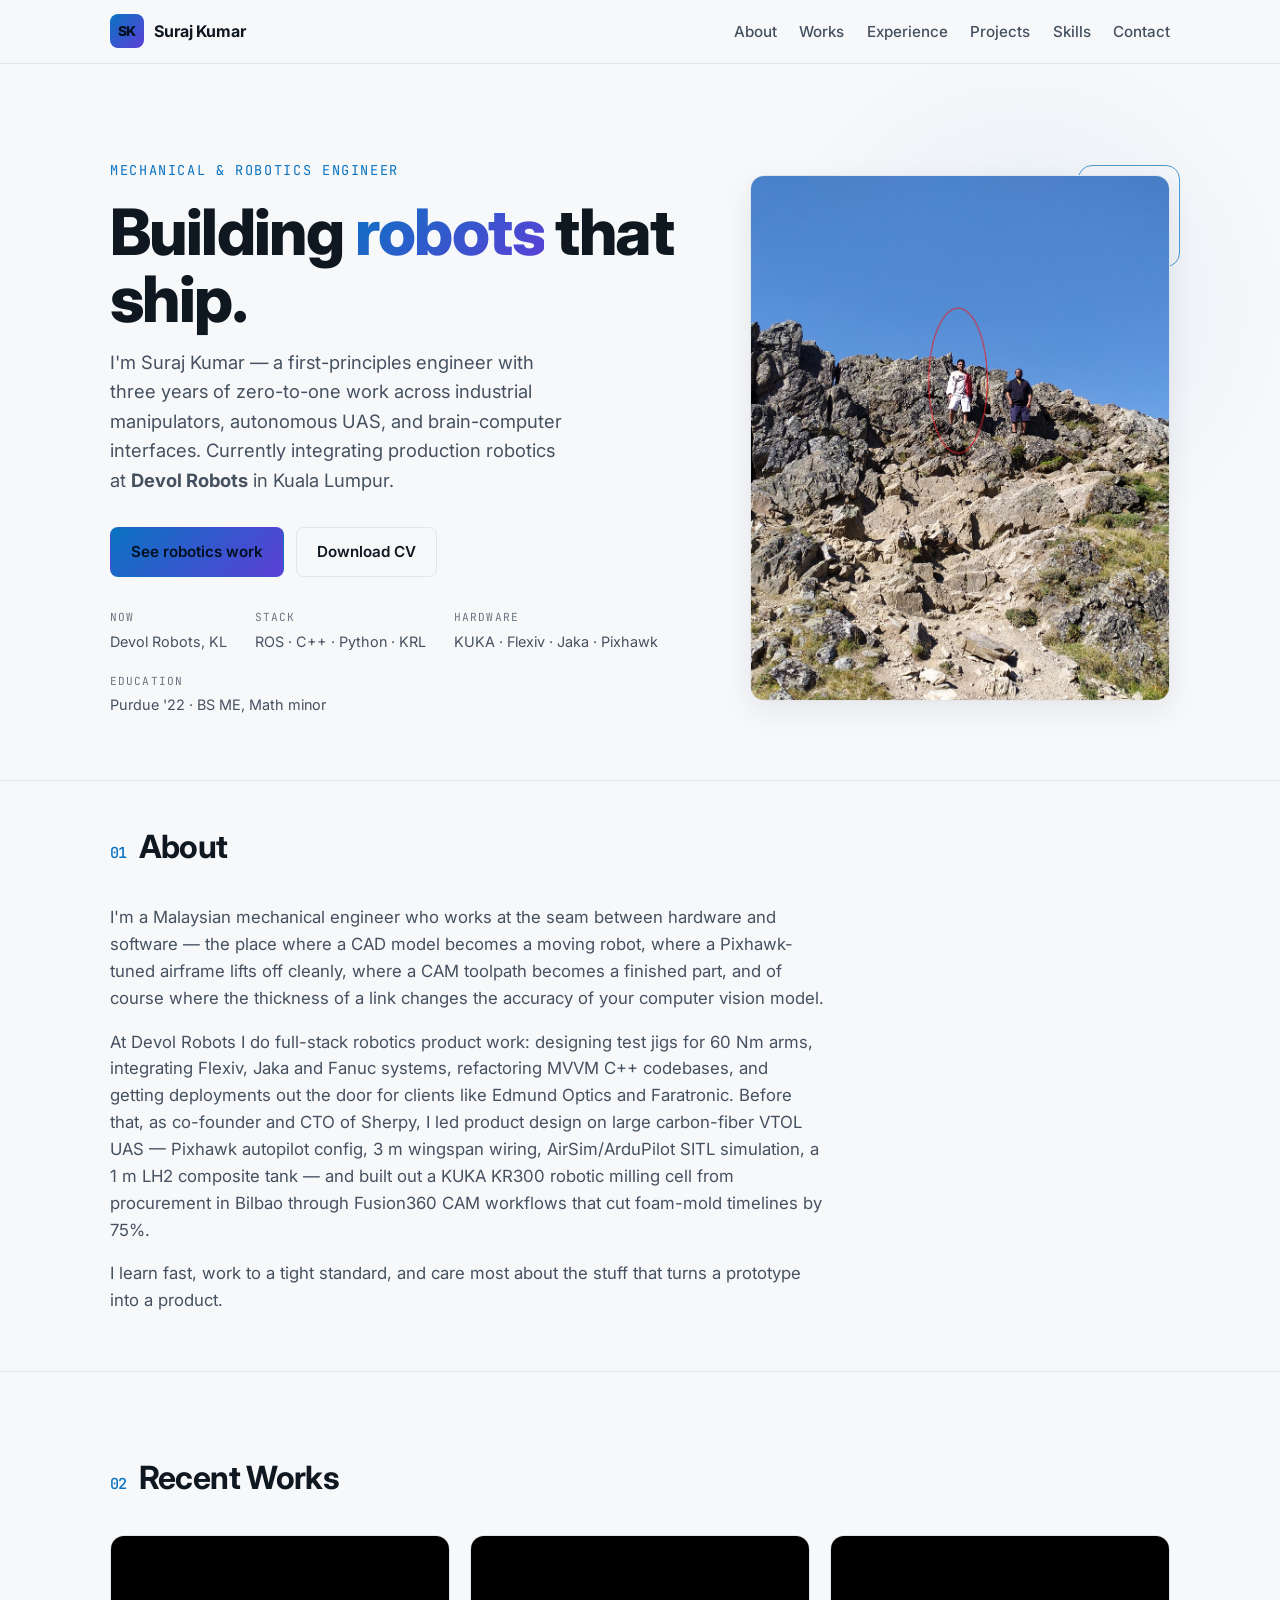
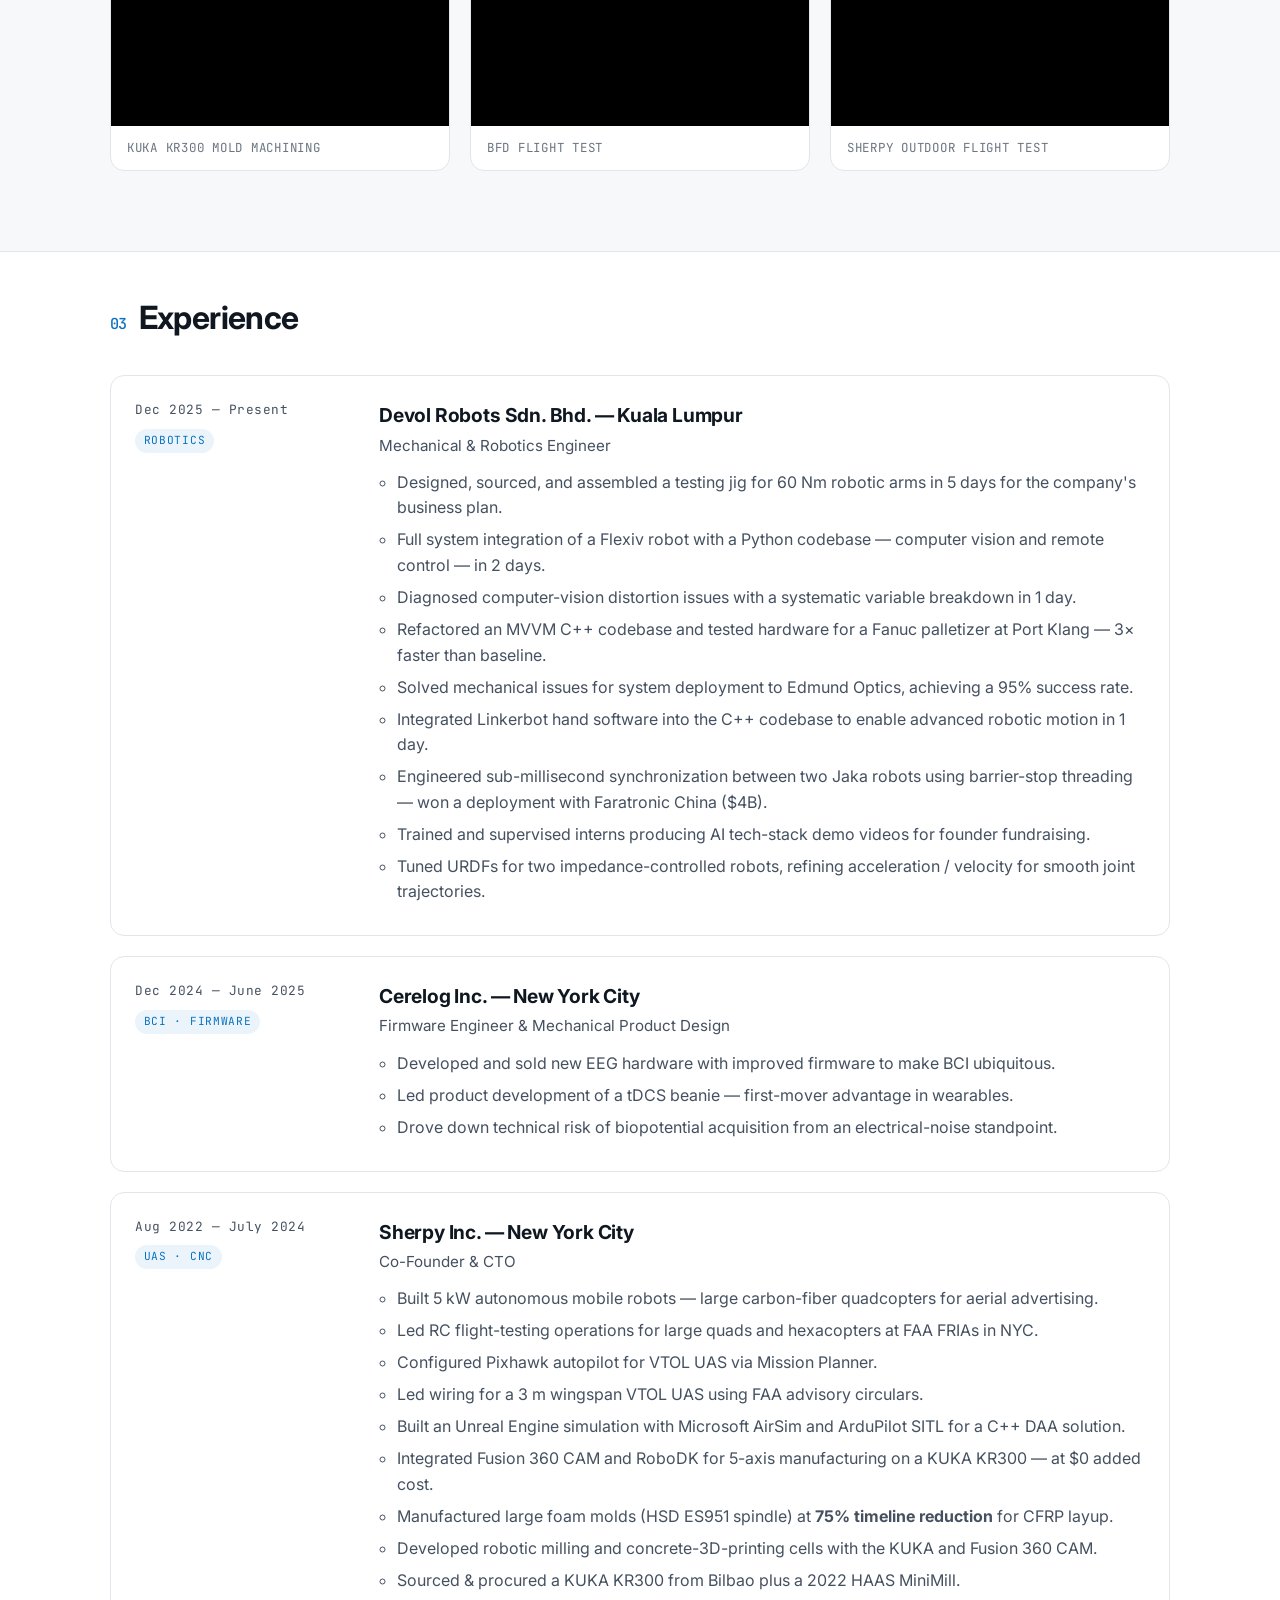
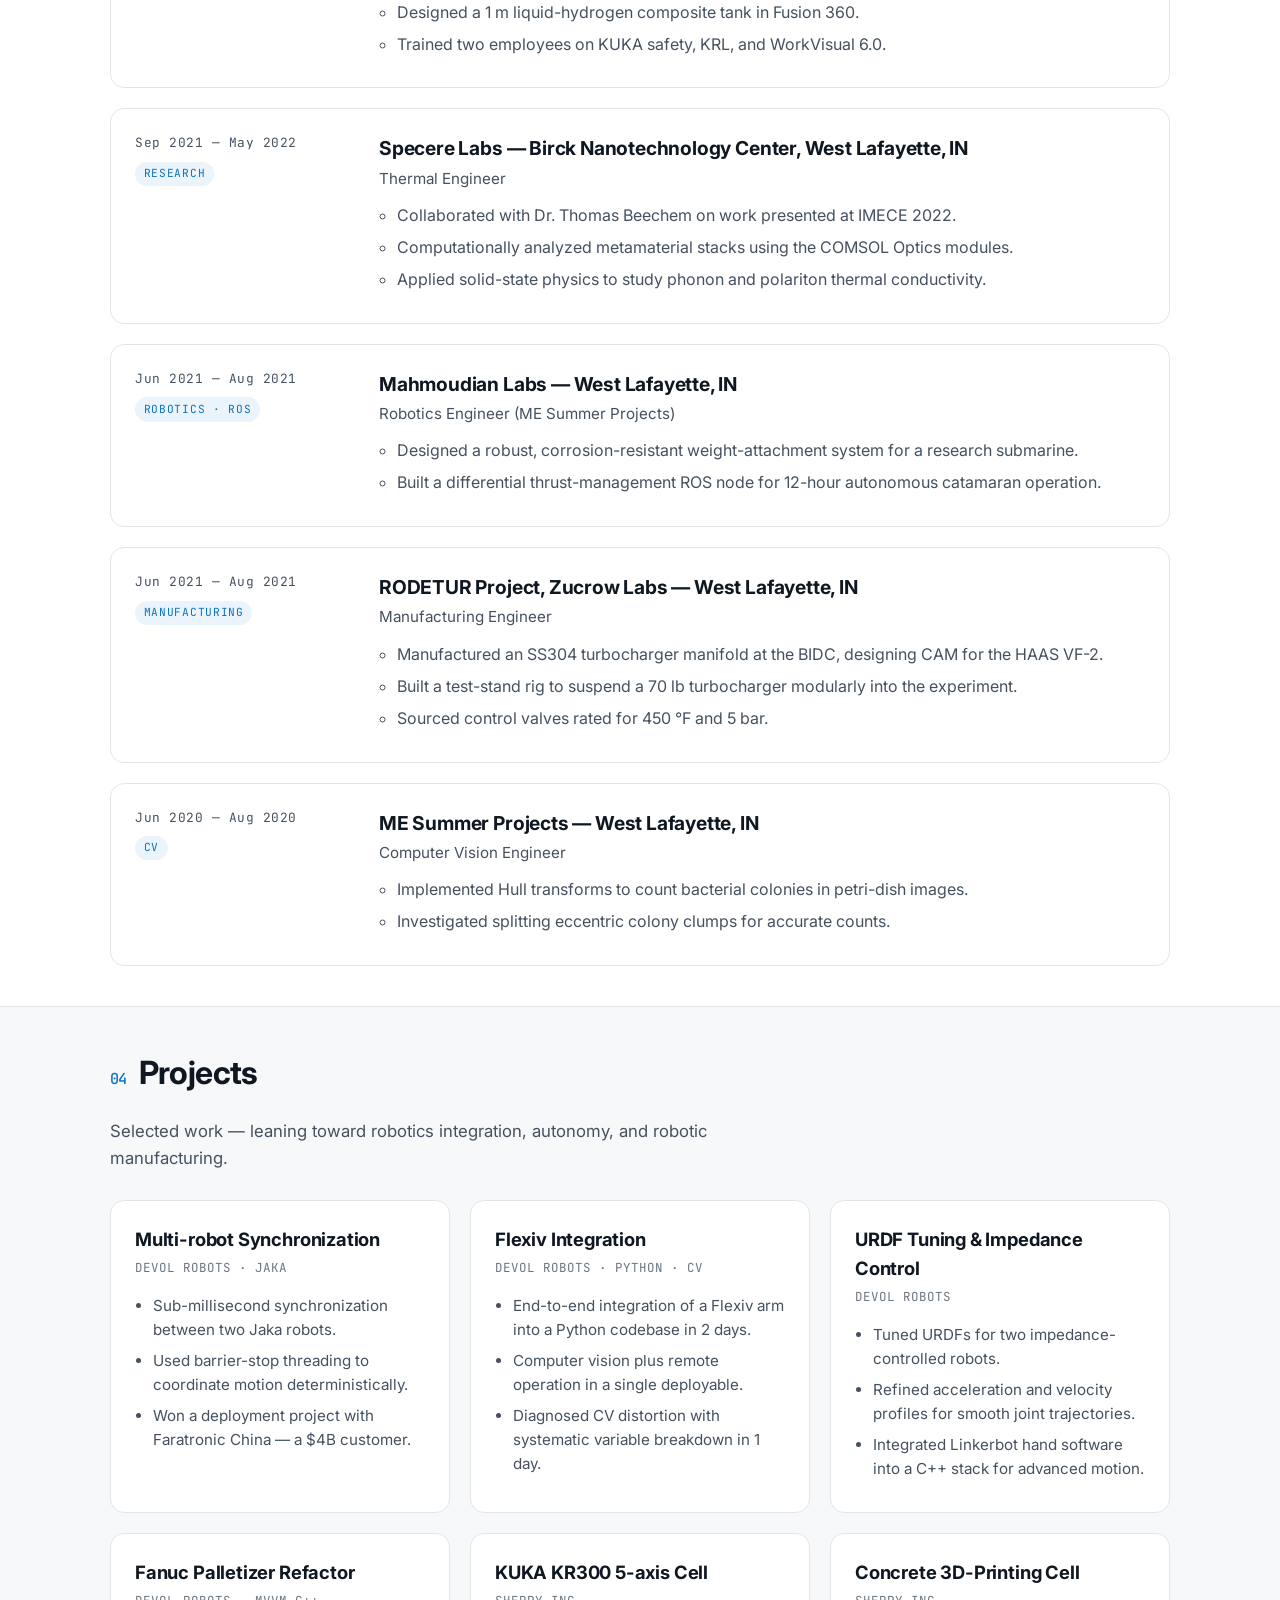
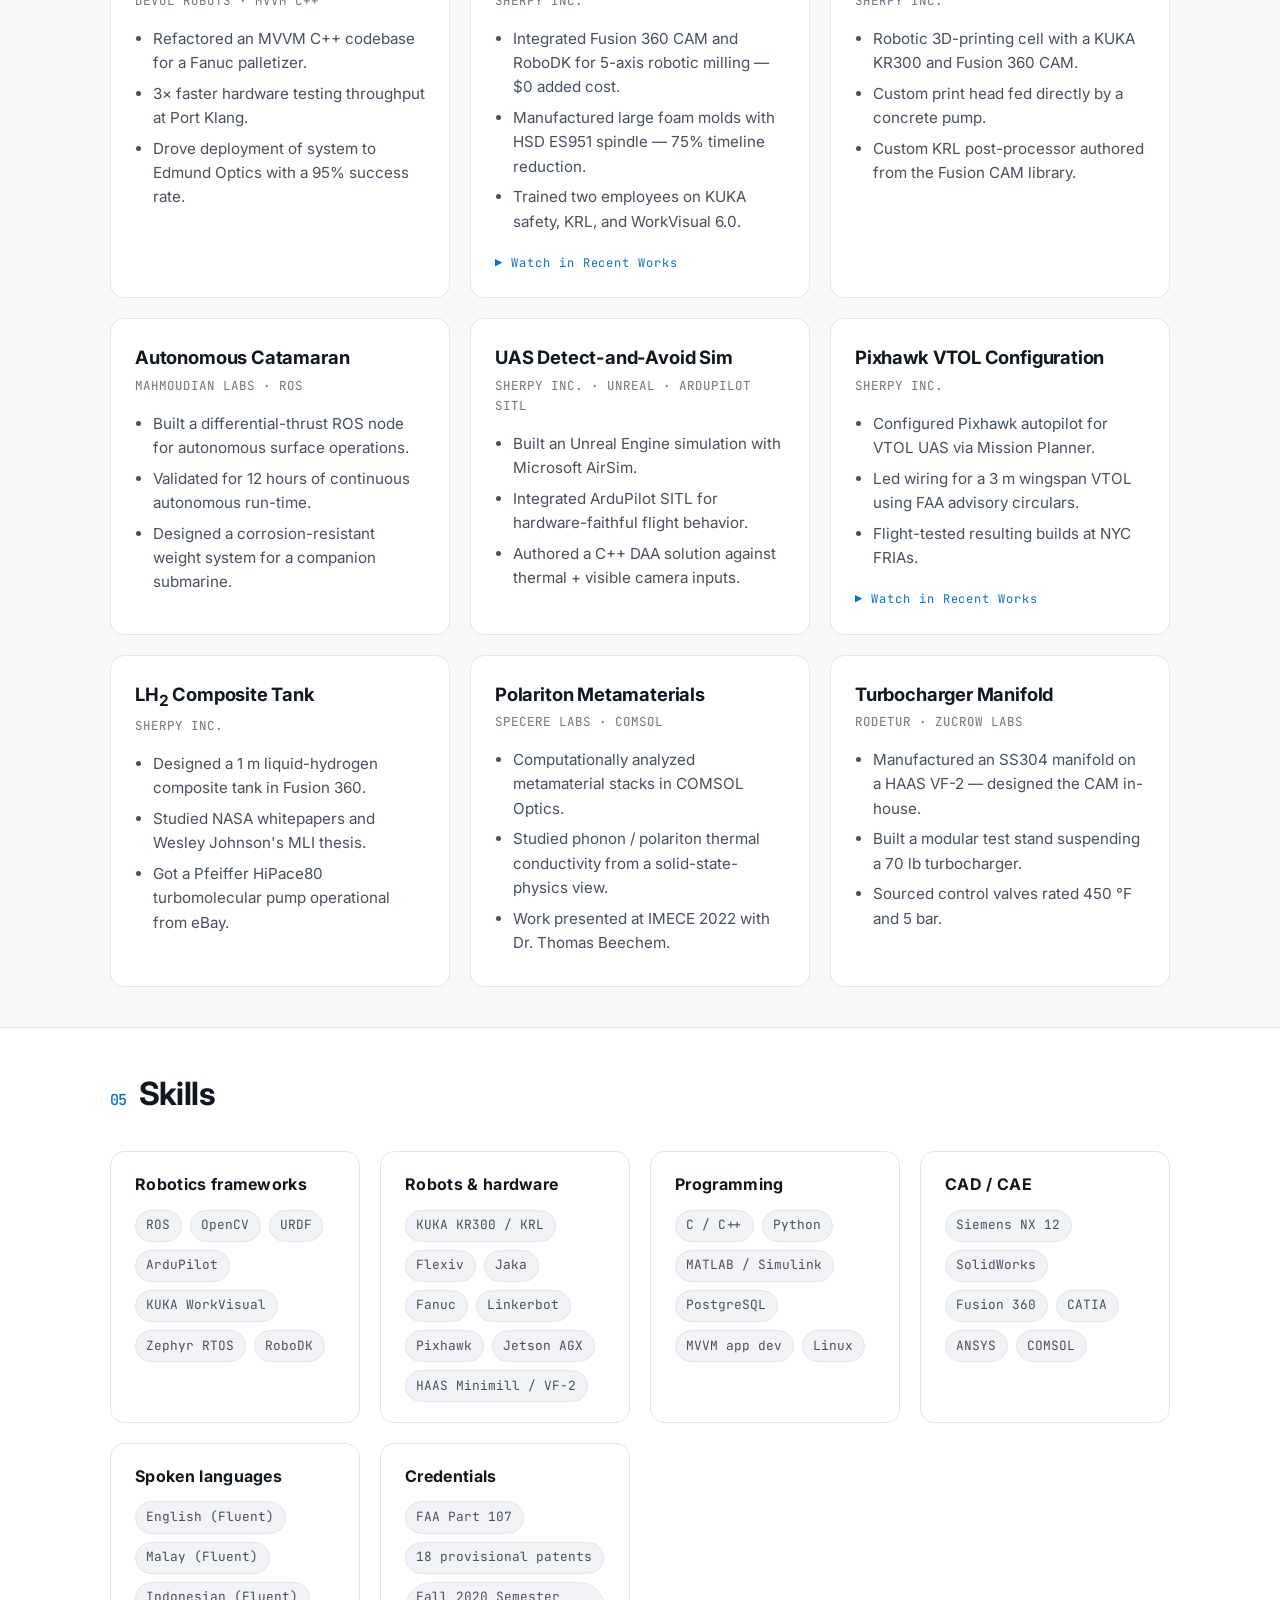
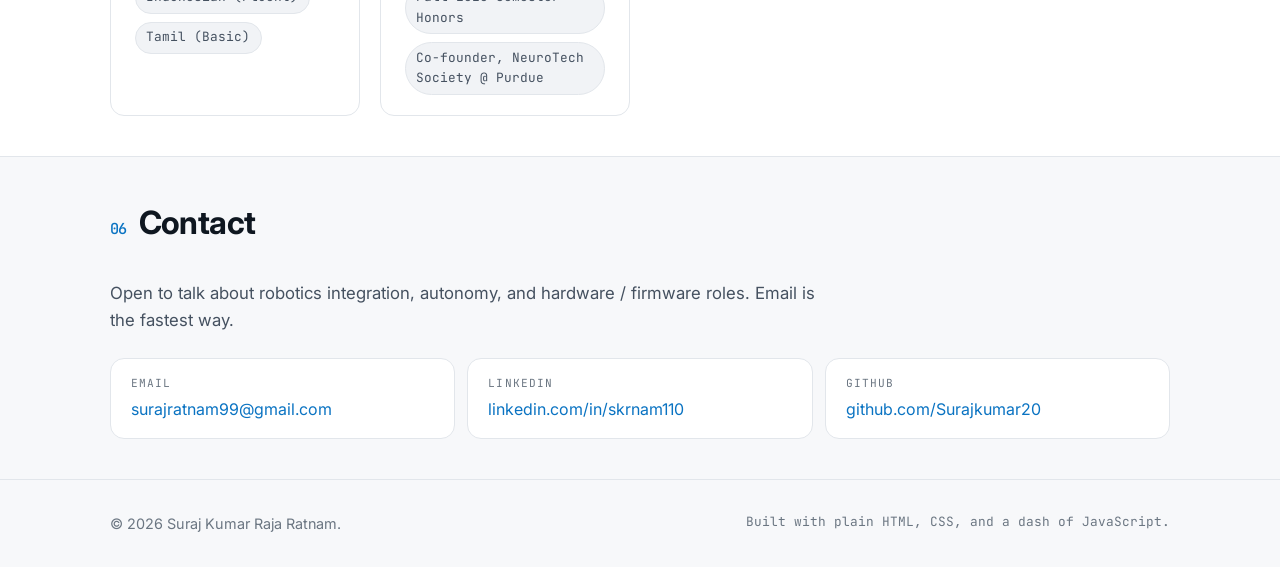
==== commit a4b97ea6: "updated about me paragrahp" ====
--- a/index.html
+++ b/index.html
@@ -75,15 +75,21 @@
           <p>
             I'm a Malaysian mechanical engineer who works at the seam between
             hardware and software — the place where a CAD model becomes a
-            moving robot, where firmware decides how a sensor behaves, where a
-            CAM toolpath becomes a finished part.
+            moving robot, where a Pixhawk-tuned airframe lifts off cleanly,
+            where a CAM toolpath becomes a finished part, and of course where the
+            thickness of a link changes the accuracy of your computer vision model.
           </p>
           <p>
-            Across three startup roles I've done product design, structural
-            and thermal analysis, CNC manufacturing, autopilot configuration,
-            Jetson AGX setup, and industrial robot integration. I've trained
-            interns, pulled investor demos together, and set design
-            requirements for shipping hardware.
+            At Devol Robots I do full-stack robotics product work: designing
+            test jigs for 60 Nm arms, integrating Flexiv, Jaka and Fanuc
+            systems, refactoring MVVM C++ codebases, and getting deployments
+            out the door for clients like Edmund Optics and Faratronic. Before
+            that, as co-founder and CTO of Sherpy, I led product design on
+            large carbon-fiber VTOL UAS — Pixhawk autopilot config, 3 m
+            wingspan wiring, AirSim/ArduPilot SITL simulation, a 1 m LH2
+            composite tank — and built out a KUKA KR300 robotic milling cell
+            from procurement in Bilbao through Fusion360 CAM workflows that
+            cut foam-mold timelines by 75%.
           </p>
           <p>
             I learn fast, work to a tight standard, and care most about the
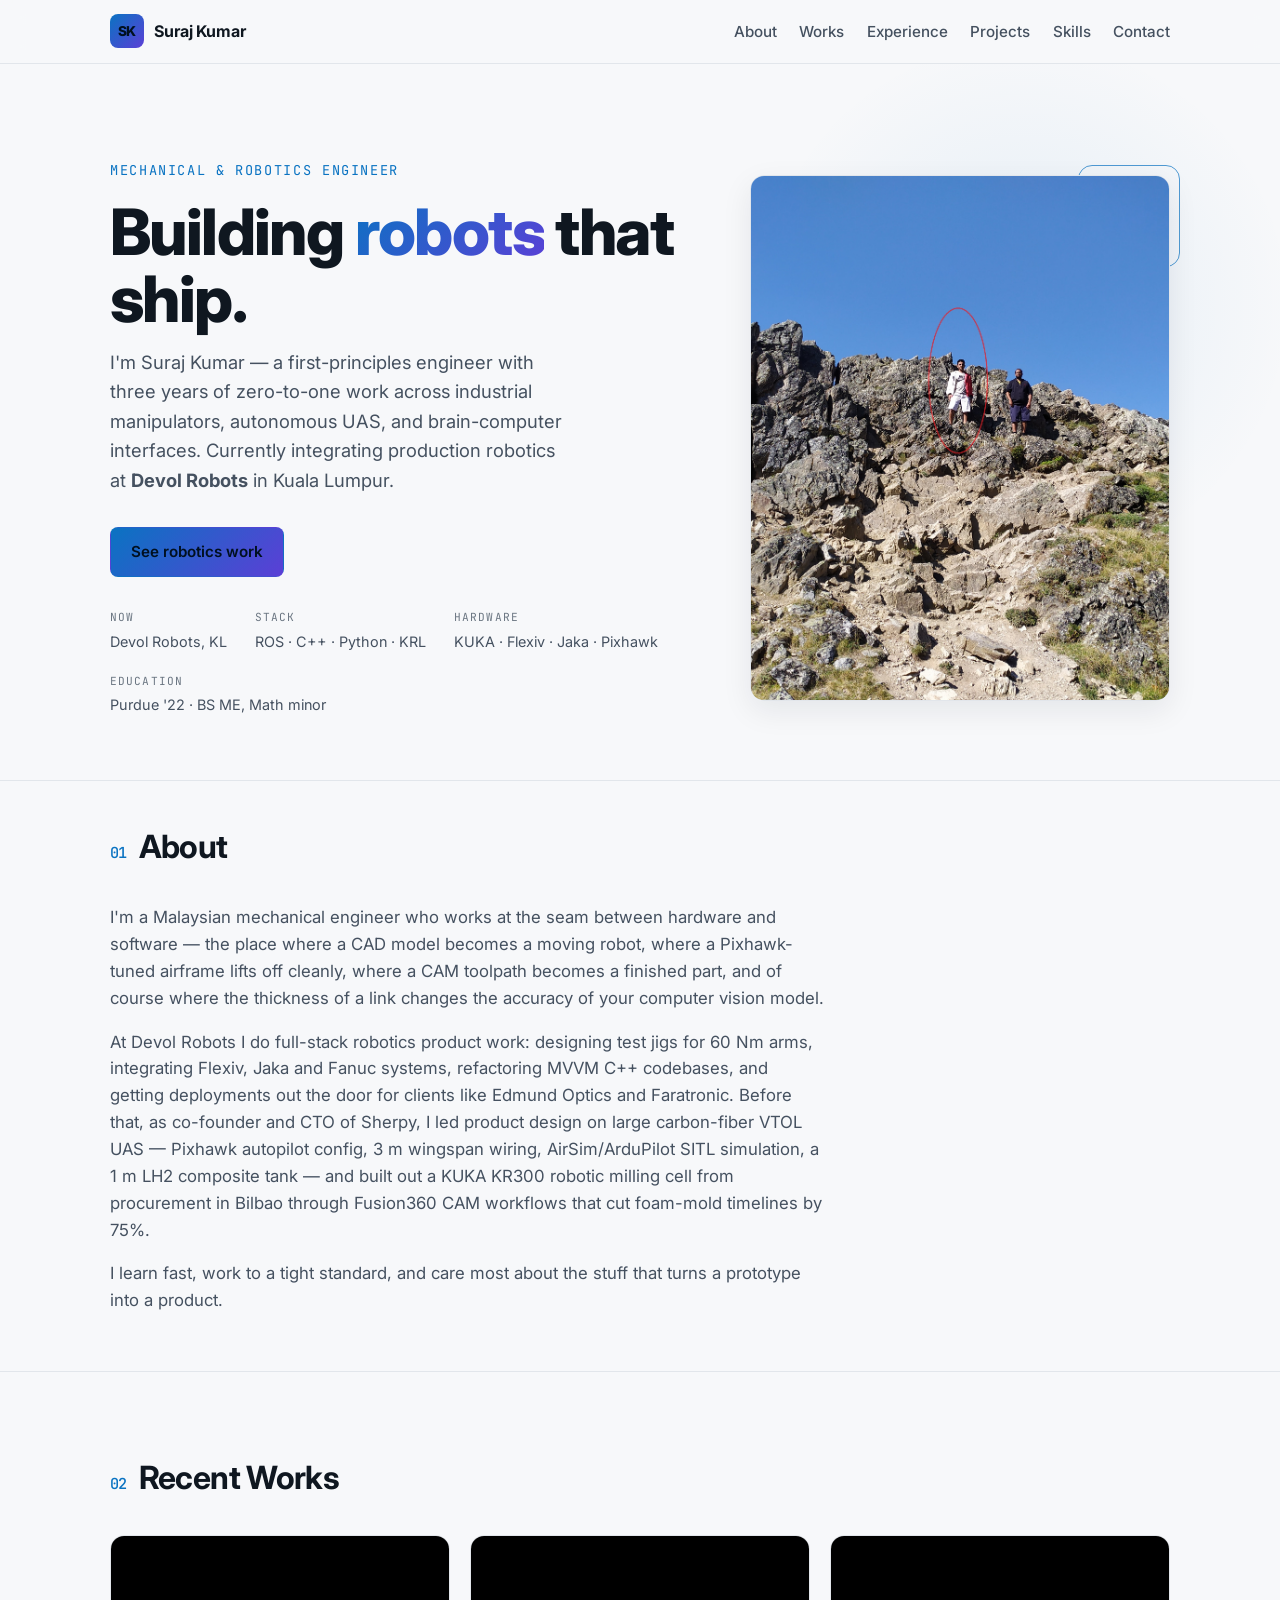
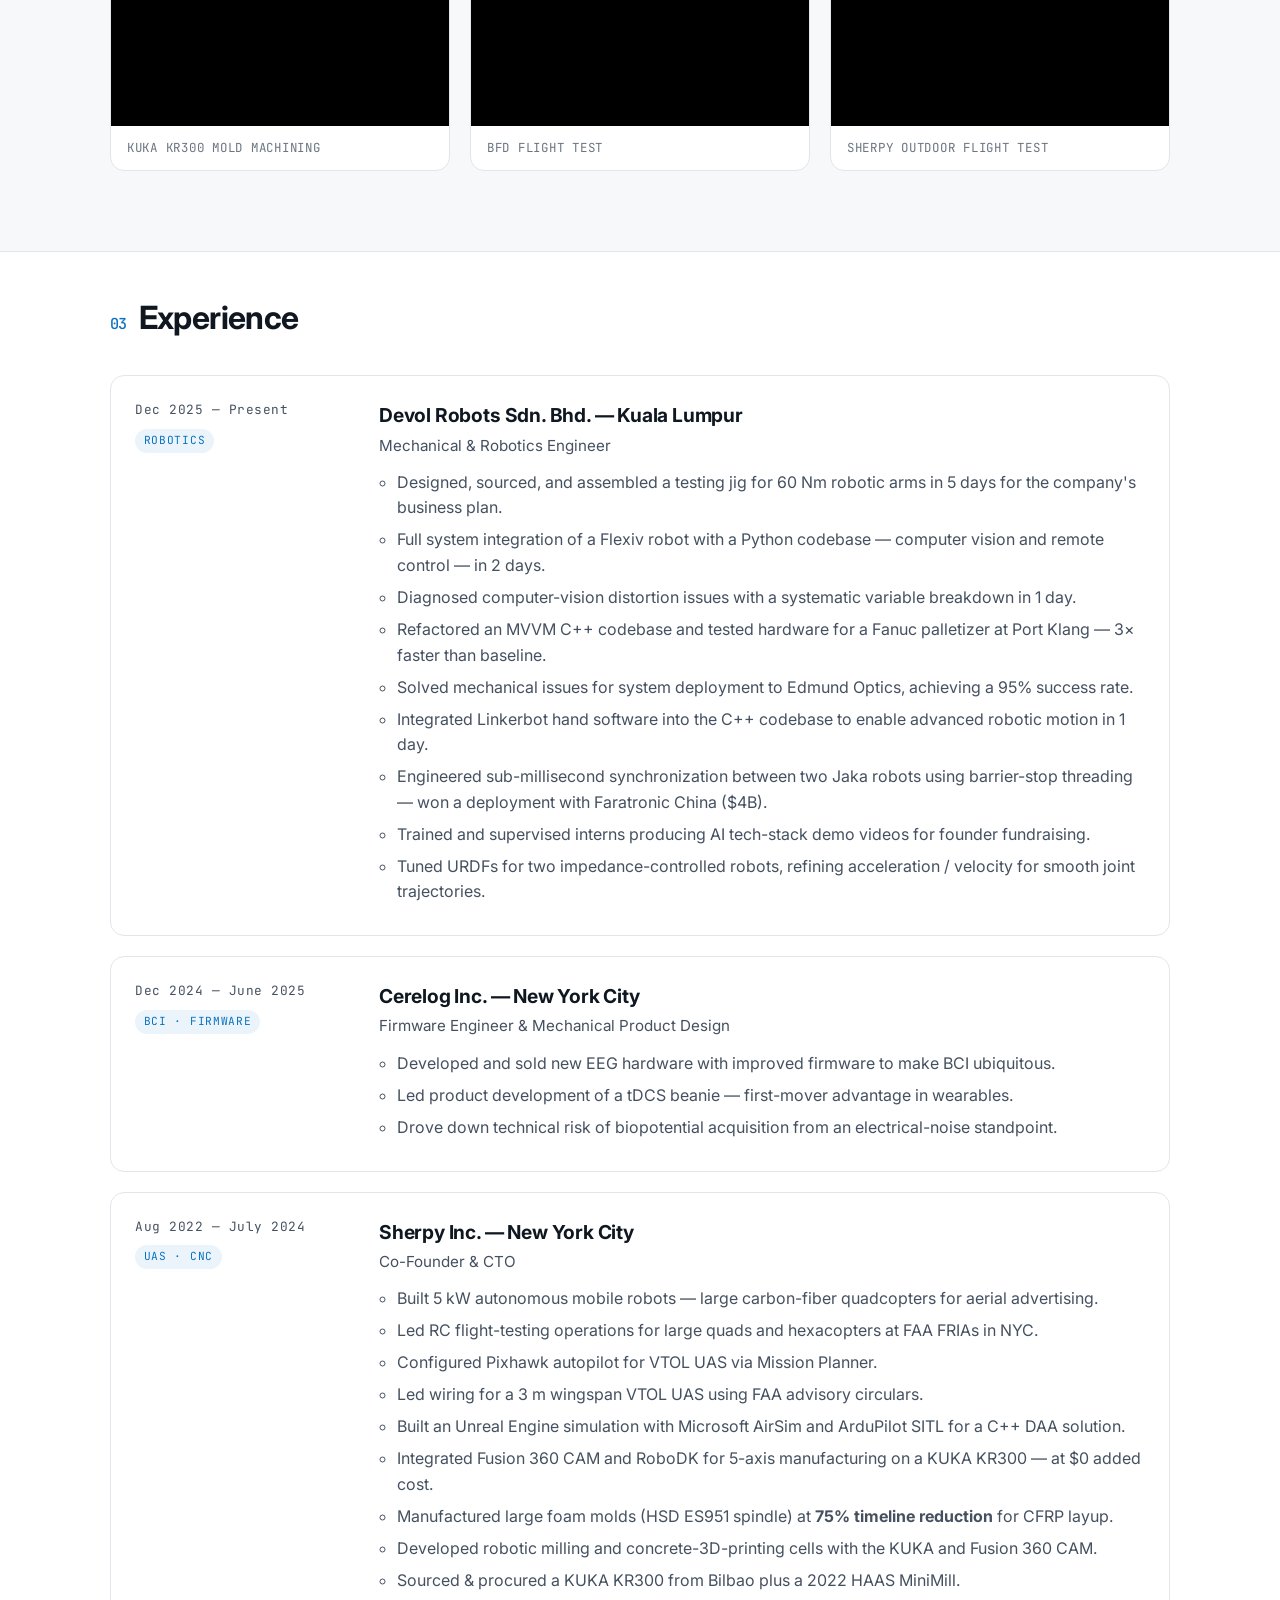
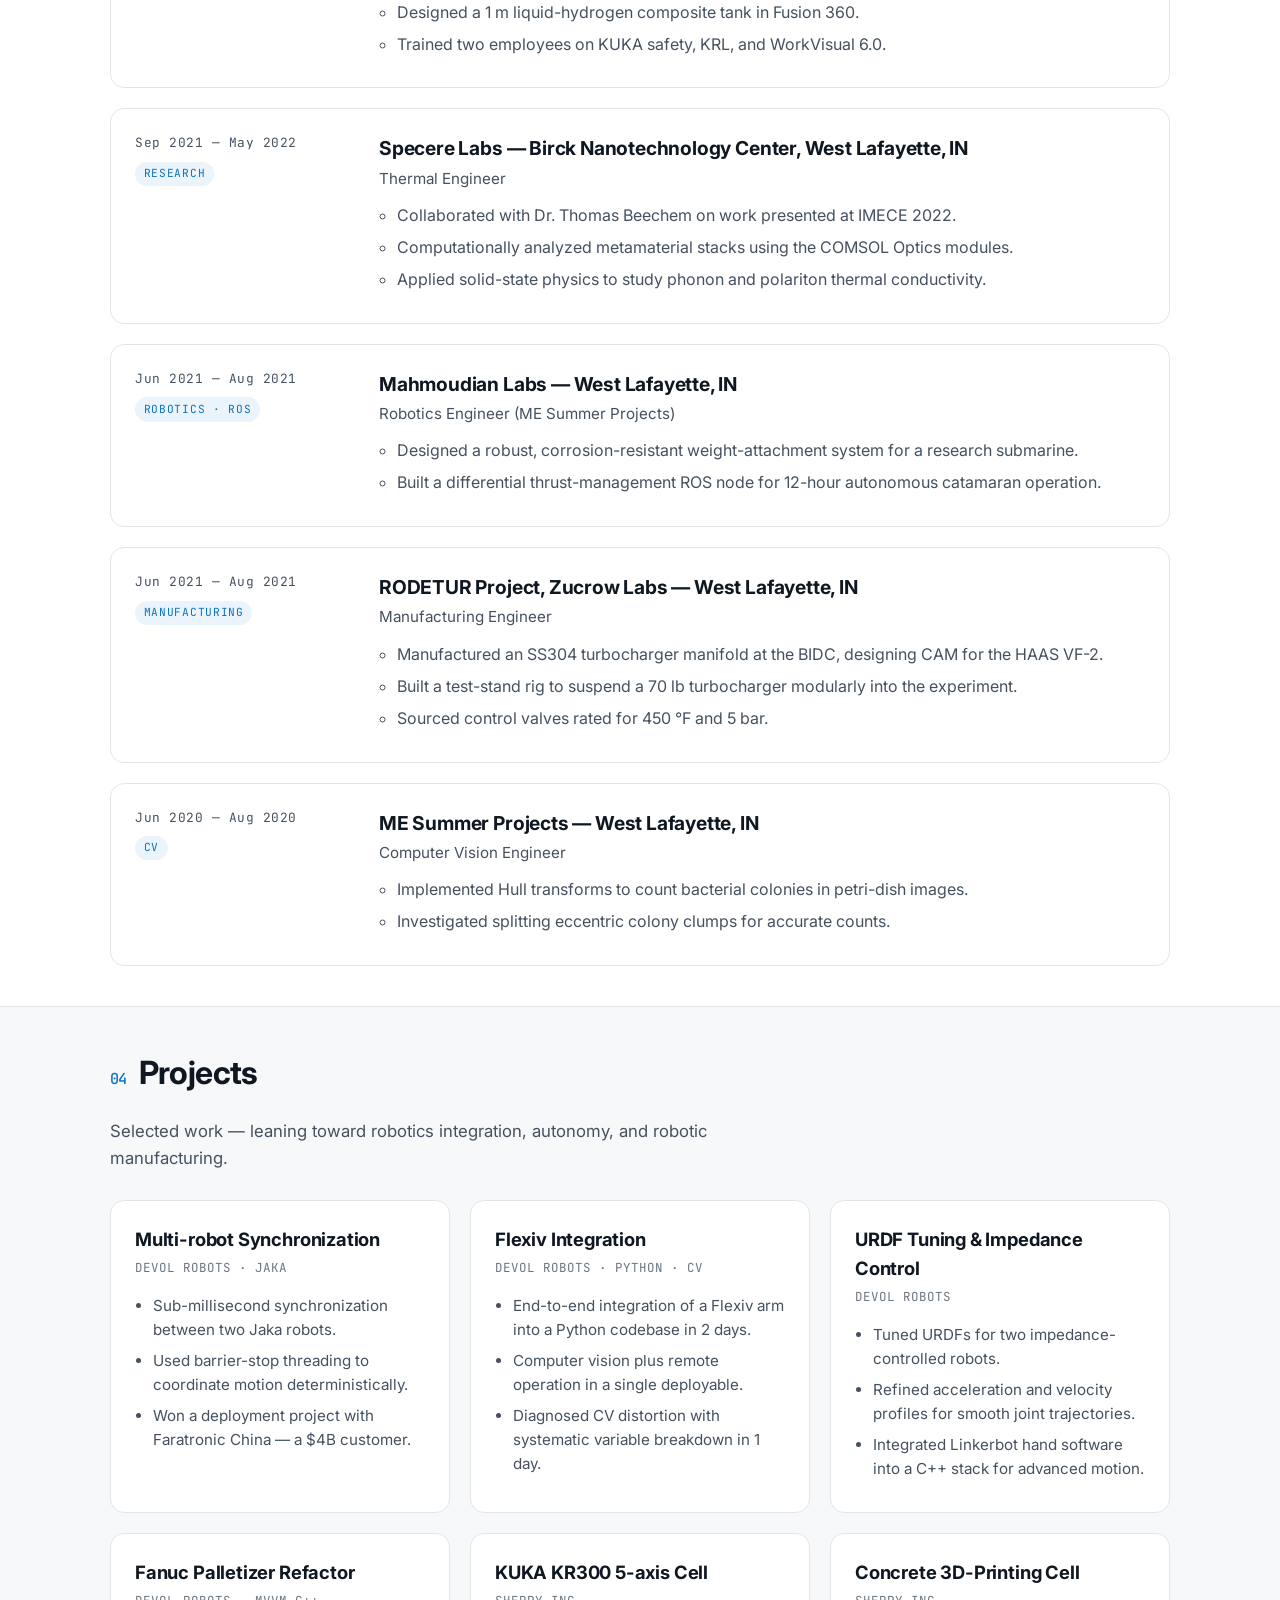
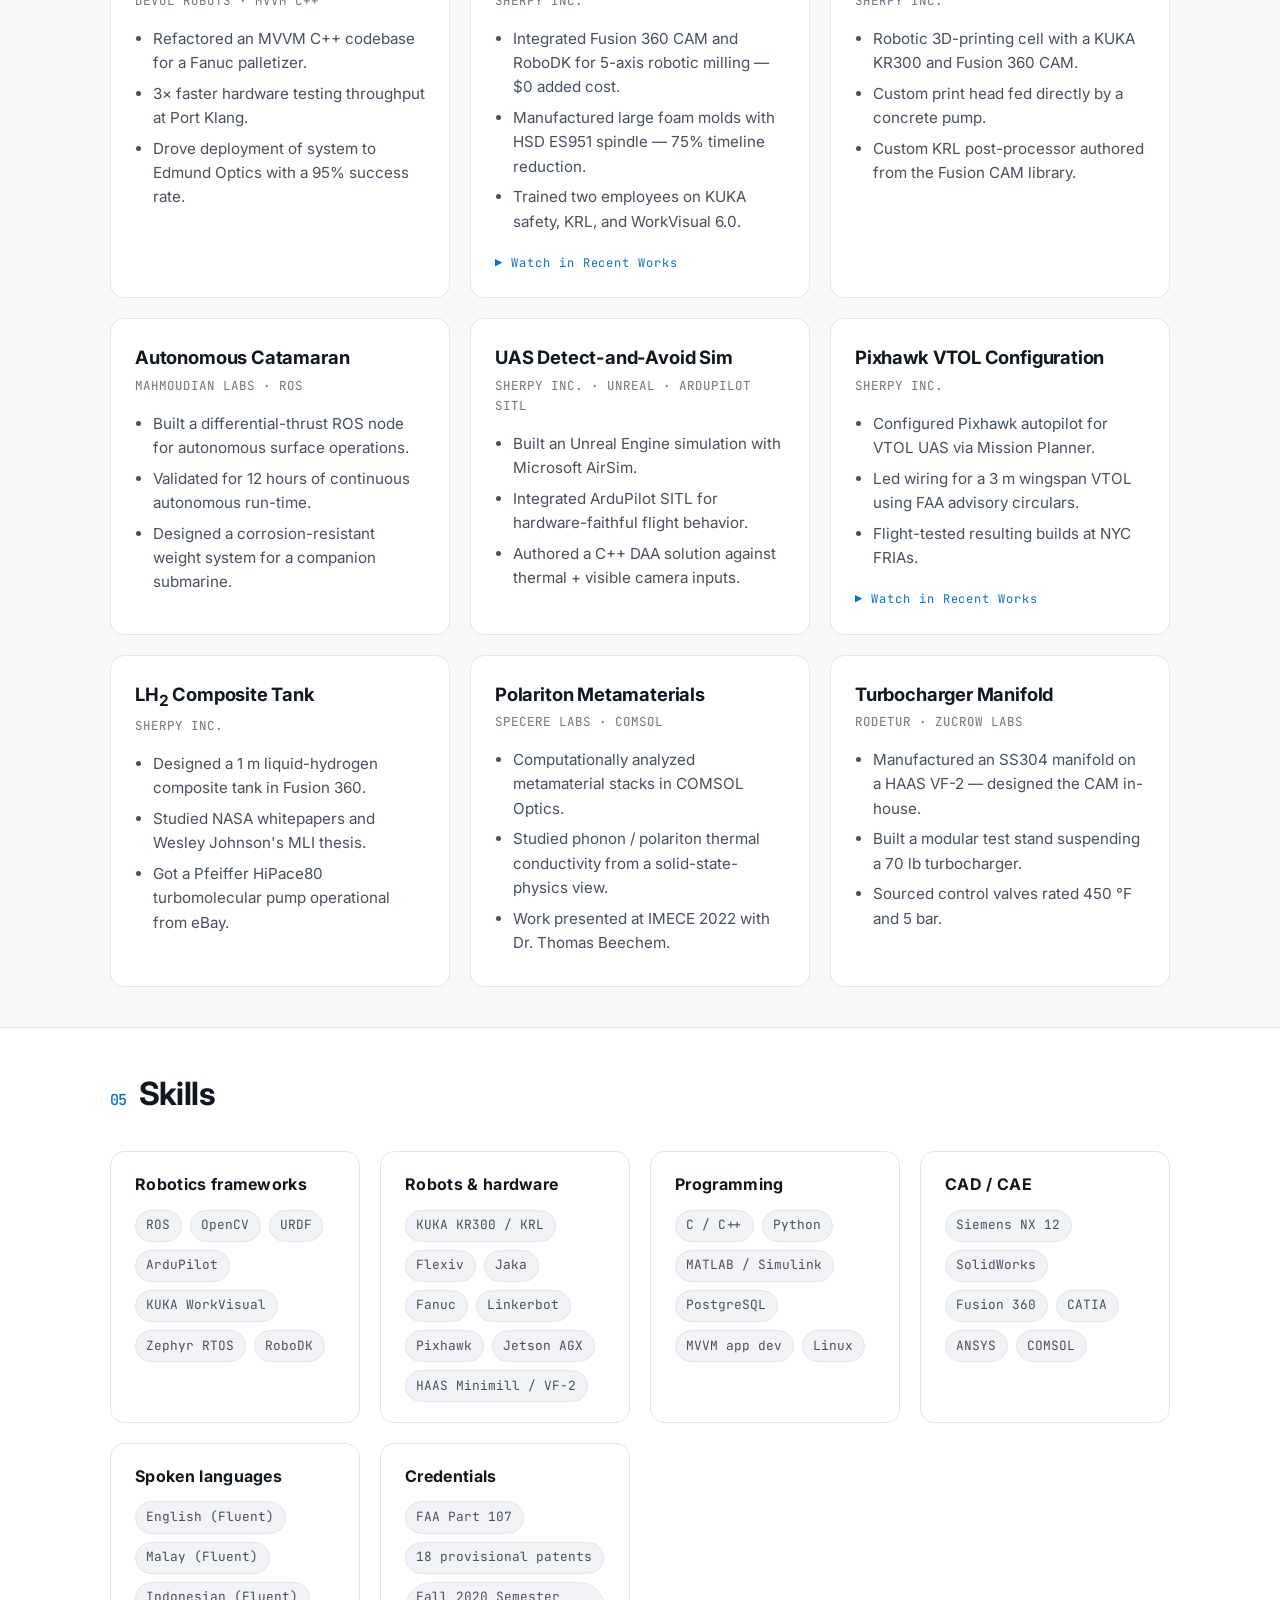
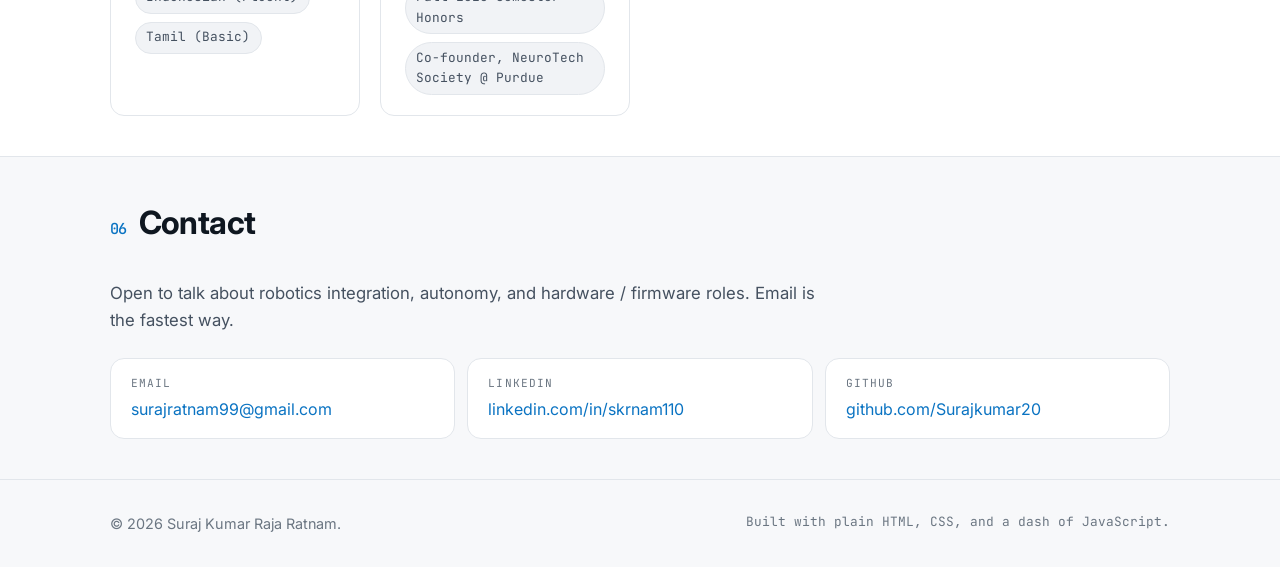
==== commit e5859d27: "removed download cv buttokn" ====
--- a/index.html
+++ b/index.html
@@ -53,7 +53,7 @@
           </p>
           <div class="cta-row">
             <a class="btn btn-primary" href="#projects">See robotics work</a>
-            <a class="btn btn-ghost" href="suraj-kumar-cv.pdf" download>Download CV</a>
+            <!-- <a class="btn btn-ghost" href="suraj-kumar-cv.pdf" download>Download CV</a> -->
           </div>
           <ul class="meta-row" role="list">
             <li><span class="meta-label">Now</span> Devol Robots, KL</li>
